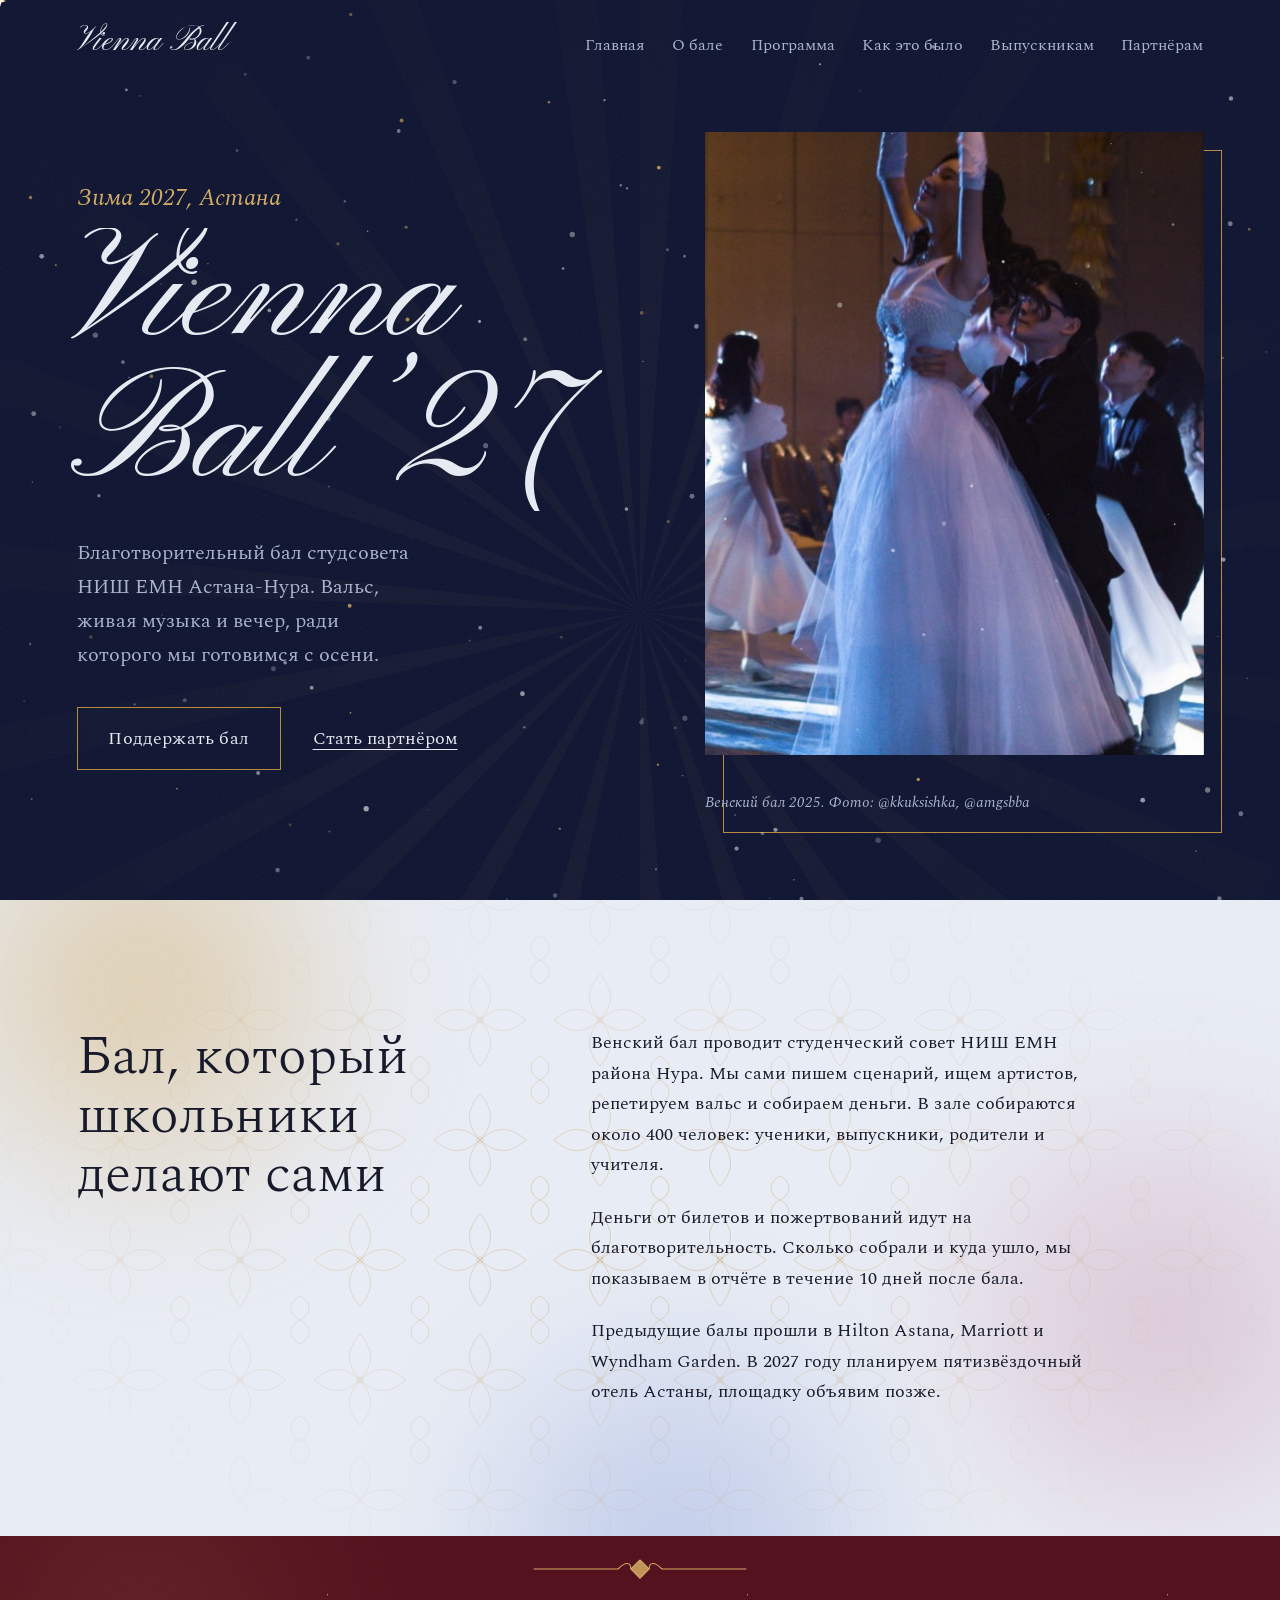
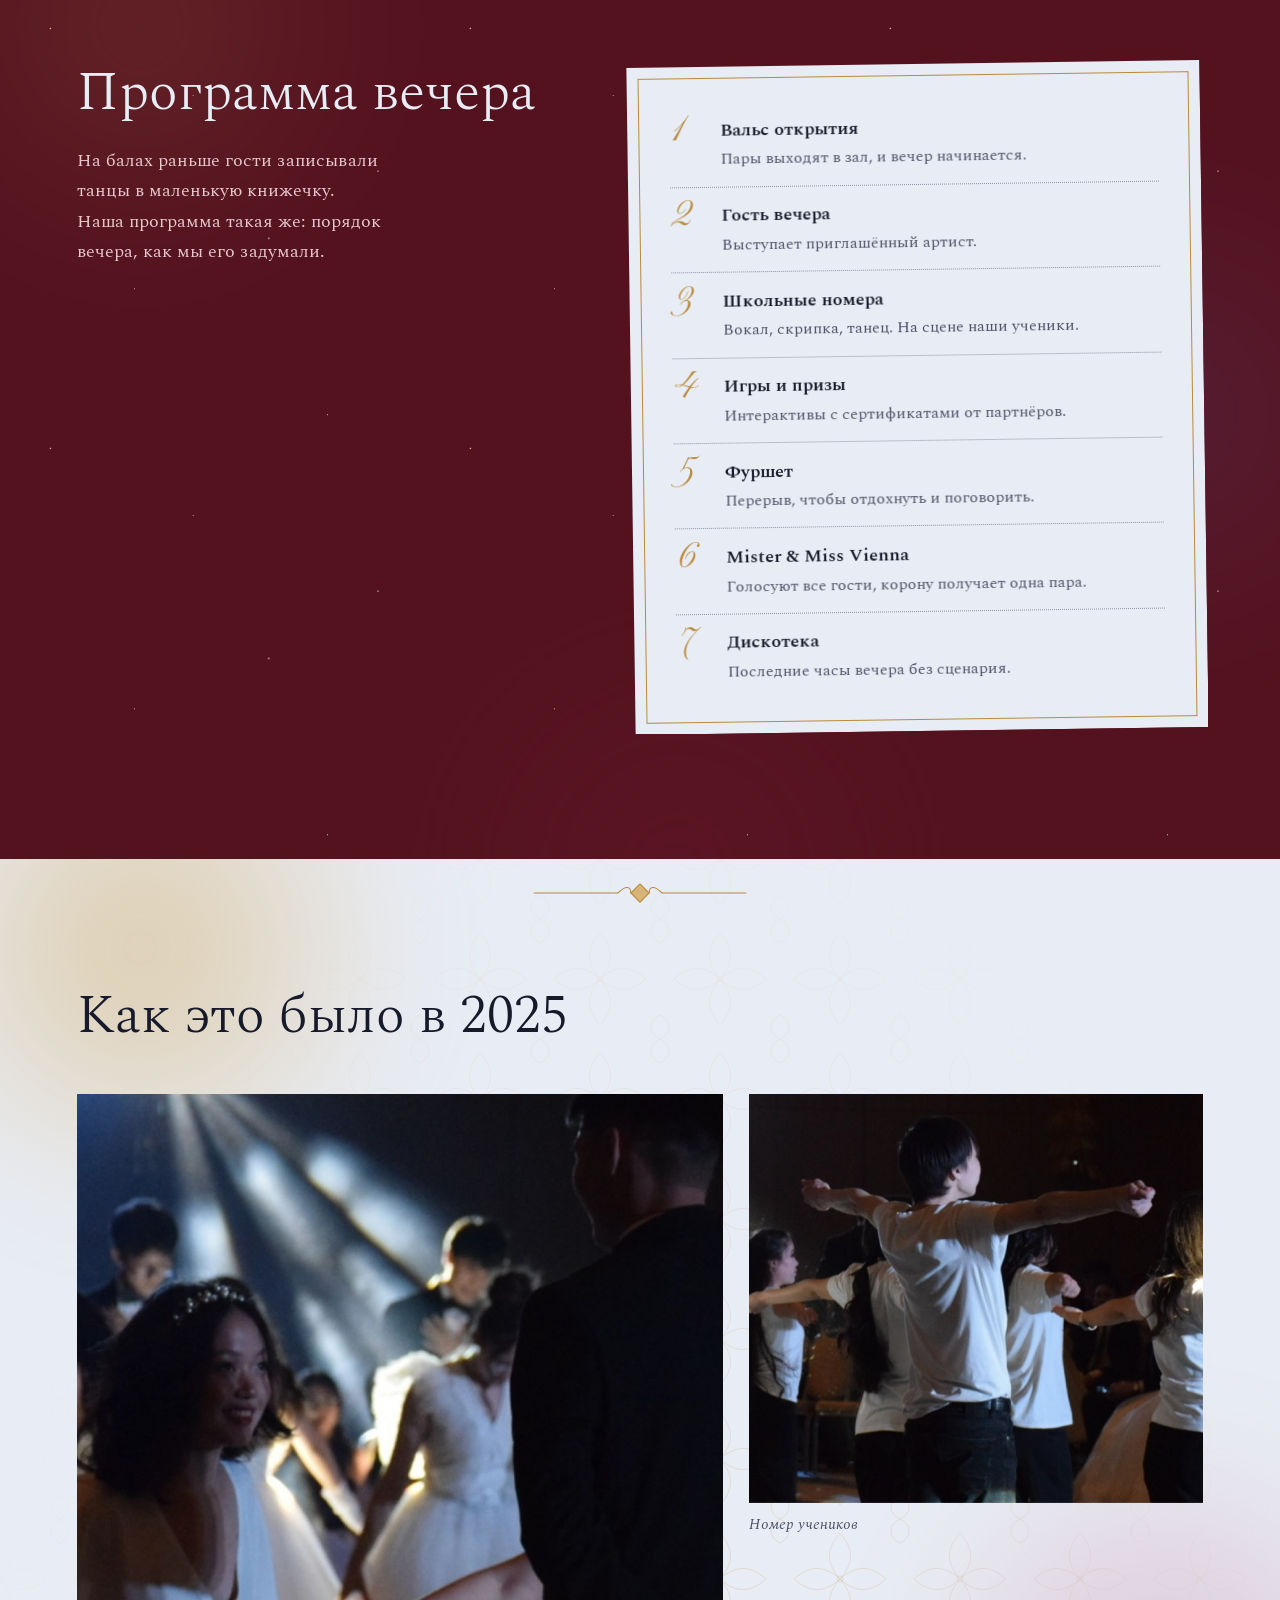
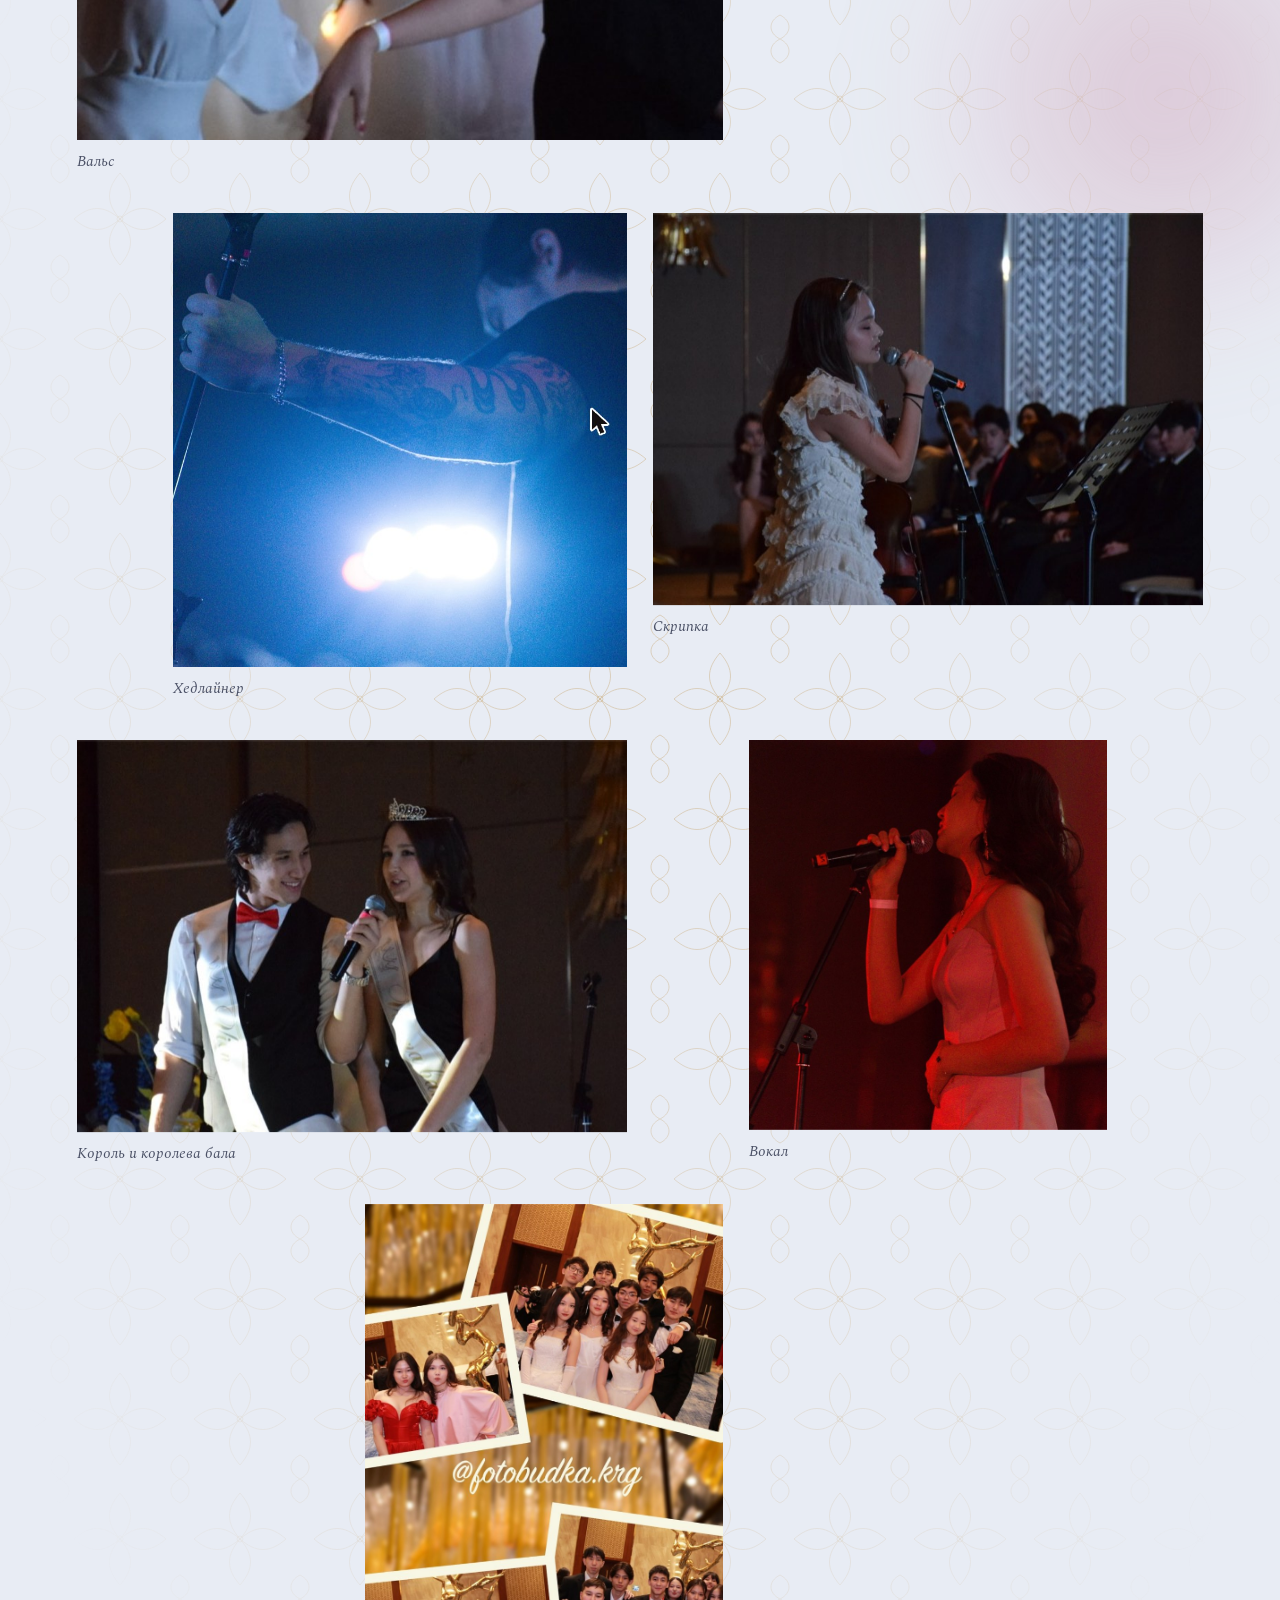
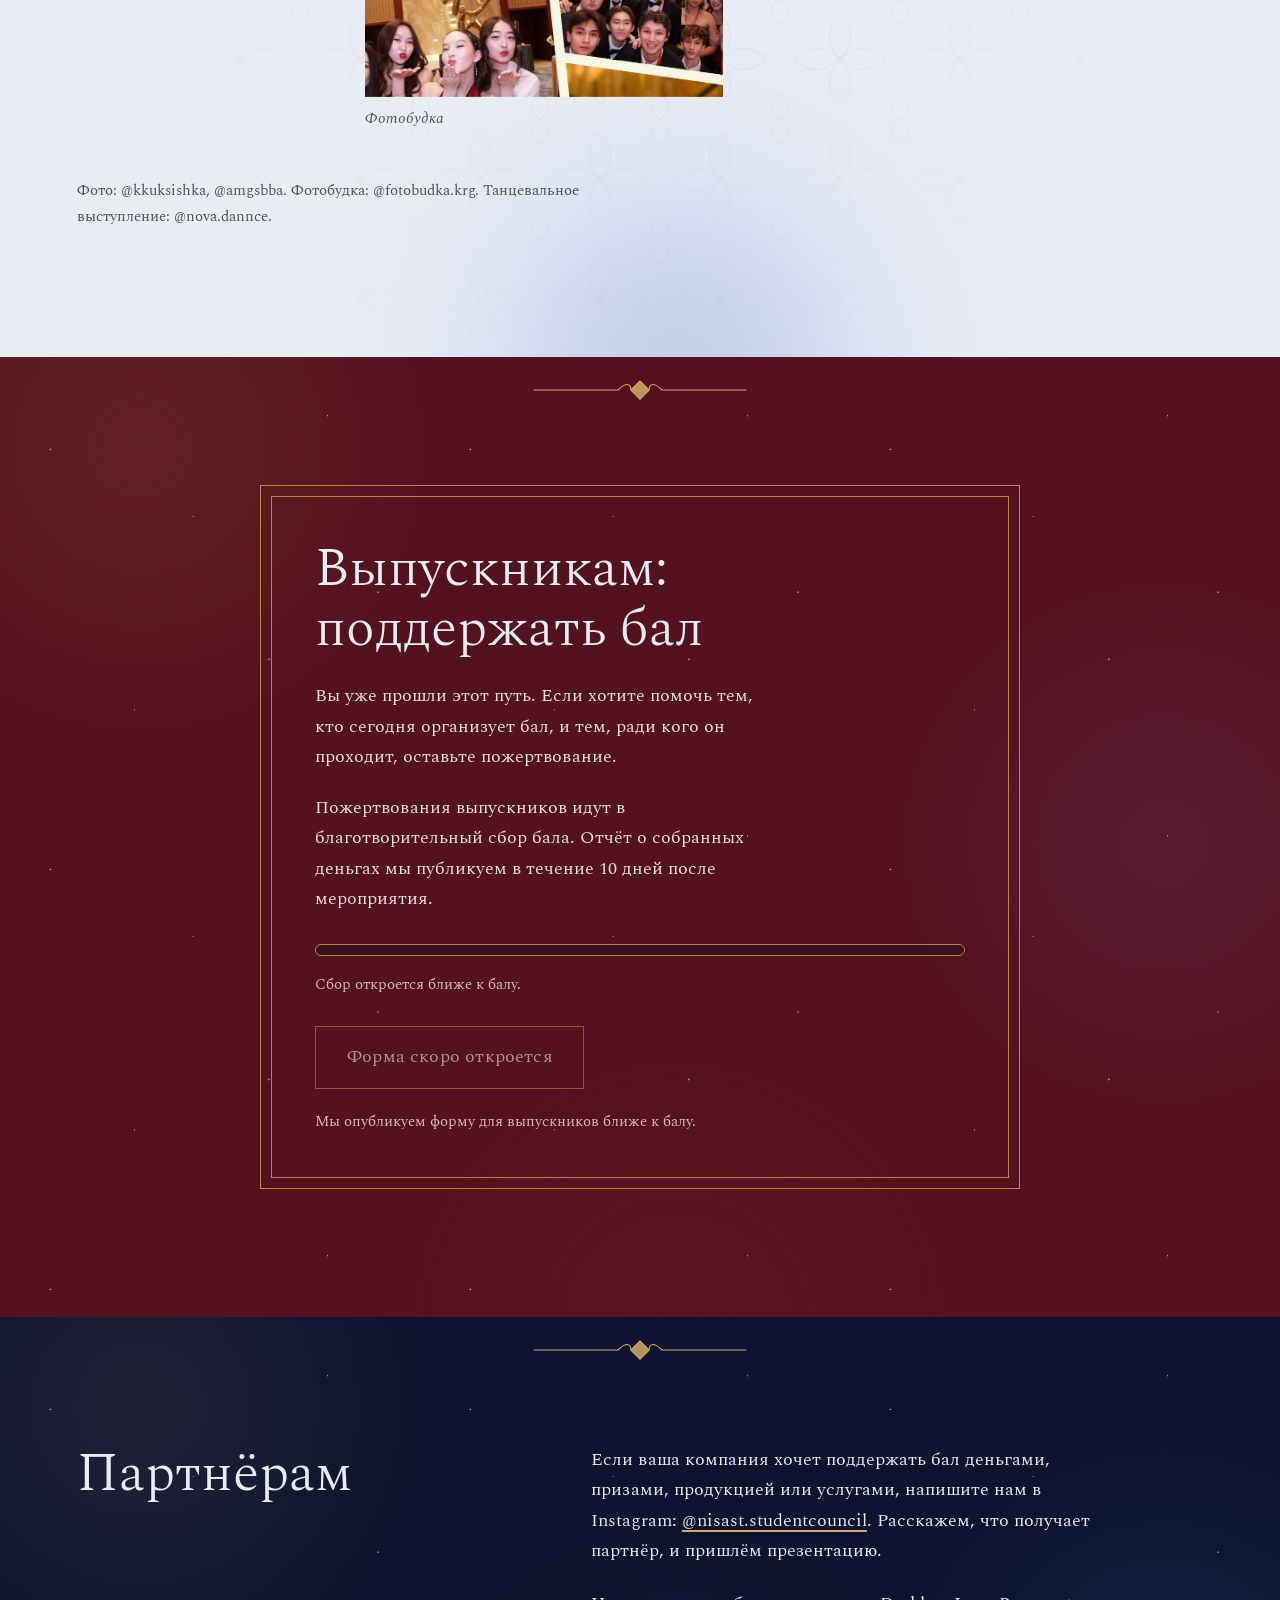
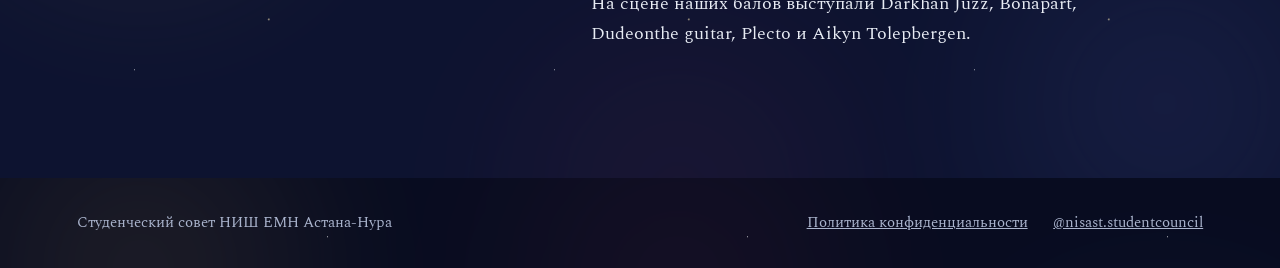
==== alumni.html @ e40688bc "Мобильная версия: меню в одну строку, размеры текста, сцена артистов Co-Authored-By: Claude Opus 5.5" ====
<!doctype html>
<html lang="ru">
<head>
  <meta charset="utf-8">
  <meta name="viewport" content="width=device-width, initial-scale=1">
  <title>Vienna Ball для выпускников</title>
  <meta name="description" content="Благотворительный Венский бал зимой 2027 в Астане. Бал студсовета НИШ ЕМН Астана-Нура. Выпускники могут поддержать бал пожертвованием.">
  <link rel="preconnect" href="https://fonts.googleapis.com">
  <link rel="preconnect" href="https://fonts.gstatic.com" crossorigin>
  <link href="https://fonts.googleapis.com/css2?family=Great+Vibes&family=Pinyon+Script&family=Spectral:ital,wght@0,300;0,400;0,600;1,300;1,400&display=swap" rel="stylesheet">
  <link rel="stylesheet" href="style.css?v=8">
  <link rel="stylesheet" href="magic.css?v=8">
</head>
<body>

<canvas class="dust" id="dust" aria-hidden="true"></canvas>

<header class="top" id="top">
  <a class="mark" href="index.html" aria-label="Vienna Ball, на главную">Vienna Ball</a>
  <nav aria-label="Разделы">
    <a href="index.html">Главная</a>
    <a href="#about">О бале</a>
    <a href="#card">Программа</a>
    <a href="#recap">Как это было</a>
    <a href="#donate">Выпускникам</a>
    <a href="#partners">Партнёрам</a>
  </nav>
</header>

<main>

  <section class="hero">
    <div class="rays" aria-hidden="true"></div>
    <canvas class="glints" id="glints" aria-hidden="true"></canvas>
    <div class="hero-text">
      <p class="date">Зима 2027, Астана</p>
      <h1>Vienna Ball <span class="yr">’27</span></h1>
      <p class="lede">Благотворительный бал студсовета НИШ ЕМН Астана-Нура. Вальс, живая музыка и вечер, ради которого мы готовимся с осени.</p>
      <p class="actions">
        <a class="btn" href="#donate">Поддержать бал</a>
        <a class="textlink" href="#partners">Стать партнёром</a>
      </p>
    </div>
    <figure class="hero-photo">
      <img src="img/waltz-hero.jpg" alt="Пара танцует вальс в зале, девушка в белом платье поднимает руки" width="960" height="900">
      <figcaption>Венский бал 2025. Фото: @kkuksishka, @amgsbba</figcaption>
    </figure>
  </section>

  <section class="about" id="about">
    <h2 class="rv">Бал, который школьники делают сами</h2>
    <div class="prose rv">
      <p>Венский бал проводит студенческий совет НИШ ЕМН района Нура. Мы сами пишем сценарий, ищем артистов, репетируем вальс и собираем деньги. В зале собираются около 400 человек: ученики, выпускники, родители и учителя.</p>
      <p>Деньги от билетов и пожертвований идут на благотворительность. Сколько собрали и куда ушло, мы показываем в отчёте в течение 10 дней после бала.</p>
      <p>Предыдущие балы прошли в Hilton Astana, Marriott и Wyndham Garden. В 2027 году планируем пятизвёздочный отель Астаны, площадку объявим позже.</p>
    </div>
  </section>

  <section class="velvet" id="card">
    <div class="card-wrap rv">
      <div class="card-intro">
        <h2>Программа вечера</h2>
        <p>На балах раньше гости записывали танцы в маленькую книжечку. Наша программа такая же: порядок вечера, как мы его задумали.</p>
      </div>
      <ol class="dance-card">
        <li><b>Вальс открытия</b><span>Пары выходят в зал, и вечер начинается.</span></li>
        <li><b>Гость вечера</b><span>Выступает приглашённый артист.</span></li>
        <li><b>Школьные номера</b><span>Вокал, скрипка, танец. На сцене наши ученики.</span></li>
        <li><b>Игры и призы</b><span>Интерактивы с сертификатами от партнёров.</span></li>
        <li><b>Фуршет</b><span>Перерыв, чтобы отдохнуть и поговорить.</span></li>
        <li><b>Mister &amp; Miss Vienna</b><span>Голосуют все гости, корону получает одна пара.</span></li>
        <li><b>Дискотека</b><span>Последние часы вечера без сценария.</span></li>
      </ol>
    </div>
  </section>

  <section class="recap" id="recap">
    <h2 class="rv">Как это было в 2025</h2>
    <div class="collage">
      <figure class="c-a"><img src="img/waltz-night.jpg" alt="Девушка в белом платье во время вальса, за ней свет прожекторов" loading="lazy"><figcaption>Вальс</figcaption></figure>
      <figure class="c-b"><img src="img/performance.jpg" alt="Ученики в белых футболках на сцене, руки в стороны" loading="lazy"><figcaption>Номер учеников</figcaption></figure>
      <figure class="c-c"><img src="img/concert.jpg" alt="Музыкант на сцене в синем свете" loading="lazy"><figcaption>Хедлайнер</figcaption></figure>
      <figure class="c-d"><img src="img/violin.jpg" alt="Девушка играет на скрипке и поёт перед гостями" loading="lazy"><figcaption>Скрипка</figcaption></figure>
      <figure class="c-e"><img src="img/king-queen.jpg" alt="Пара на сцене с лентами и короной" loading="lazy"><figcaption>Король и королева бала</figcaption></figure>
      <figure class="c-f"><img src="img/vocal.jpg" alt="Девушка поёт в красном свете" loading="lazy"><figcaption>Вокал</figcaption></figure>
      <figure class="c-g"><img src="img/photobooth.jpg" alt="Фотографии гостей из фотобудки на золотом фоне" loading="lazy"><figcaption>Фотобудка</figcaption></figure>
    </div>
    <p class="credits">Фото: @kkuksishka, @amgsbba. Фотобудка: @fotobudka.krg. Танцевальное выступление: @nova.dannce.</p>
  </section>

  <section class="velvet donate" id="donate">
    <div class="pledge rv">
      <h2>Выпускникам: поддержать бал</h2>
      <p>Вы уже прошли этот путь. Если хотите помочь тем, кто сегодня организует бал, и тем, ради кого он проходит, оставьте пожертвование.</p>
      <p>Пожертвования выпускников идут в благотворительный сбор бала. Отчёт о собранных деньгах мы публикуем в течение 10 дней после мероприятия.</p>
      <div class="meter" id="fund-meter" role="progressbar" aria-label="Собрано из цели 4 000 000 тенге" aria-valuemin="0" aria-valuemax="4000000" aria-valuenow="0">
        <div class="meter-fill" id="fund-fill"><span class="meter-glow"></span></div>
      </div>
      <p class="fund-figures" id="fund-figs" hidden><b id="fund-raised">0</b> ₸ <span>из 4 000 000 ₸</span></p>
      <p class="small fund-note" id="fund-note">Сбор откроется ближе к балу.</p>
      <p class="actions">
        <a class="btn" id="donate-btn" href="#donate" target="_blank" rel="noopener">Перейти к форме</a>
      </p>
      <p class="small" id="donate-note">Форма откроется в Google Forms в новой вкладке.</p>
    </div>
  </section>

  <section class="partners" id="partners">
    <h2>Партнёрам</h2>
    <div class="prose">
      <p>Если ваша компания хочет поддержать бал деньгами, призами, продукцией или услугами, напишите нам в Instagram: <a href="https://www.instagram.com/nisast.studentcouncil/" target="_blank" rel="noopener">@nisast.studentcouncil</a>. Расскажем, что получает партнёр, и пришлём презентацию.</p>
      <p>На сцене наших балов выступали Darkhan Juzz, Bonapart, Dudeonthe guitar, Plecto и Aikyn Tolepbergen.</p>
    </div>
  </section>

</main>

<footer>
  <p>Студенческий совет НИШ ЕМН Астана-Нура</p>
  <p class="foot-links"><a href="privacy.html">Политика конфиденциальности</a><a href="https://www.instagram.com/nisast.studentcouncil/" target="_blank" rel="noopener noreferrer">@nisast.studentcouncil</a></p>
</footer>

<script src="fairy.js?v=8"></script>
<script src="script.js?v=8"></script>
<script src="magic.js?v=8"></script>
</body>
</html>
---- style.css ----
:root {
  --midnight: #0d1330;
  --night-deep: #080c20;
  --tulle: #e8ecf4;
  --ink: #161a2a;
  --brass: #b88a3b;
  --brass-soft: #d3ac63;
  --velvet: #54121f;
  --mist: #aab4cd;
  --gutter: clamp(1.25rem, 6vw, 5.5rem);
}

* { box-sizing: border-box; }
[hidden] { display: none !important; }

html { scroll-behavior: smooth; }

body {
  margin: 0;
  font-family: "Spectral", Georgia, serif;
  font-size: 1.125rem;
  line-height: 1.7;
  color: var(--ink);
  background: var(--tulle);
}

/* тонкое зерно поверх всего, как на плёнке */
body::after {
  content: "";
  position: fixed;
  inset: 0;
  pointer-events: none;
  z-index: 60;
  opacity: 0.07;
  background-image: url("data:image/svg+xml;utf8,<svg xmlns='http://www.w3.org/2000/svg' width='180' height='180'><filter id='n'><feTurbulence type='fractalNoise' baseFrequency='0.9' numOctaves='2' stitchTiles='stitch'/><feColorMatrix values='0 0 0 0 0.5  0 0 0 0 0.5  0 0 0 0 0.5  0 0 0 1 0'/></filter><rect width='100%' height='100%' filter='url(%23n)'/></svg>");
}

img { display: block; max-width: 100%; height: auto; }

a { color: inherit; }

a:focus-visible, .btn:focus-visible {
  outline: 2px solid var(--brass-soft);
  outline-offset: 4px;
}

h1, h2 { margin: 0; font-weight: 300; }

h2 {
  font-size: clamp(2rem, 4.2vw, 3.4rem);
  line-height: 1.1;
}

/* ---------- верх страницы ---------- */

.top {
  position: absolute;
  inset: 0 0 auto 0;
  z-index: 10;
  display: flex;
  align-items: baseline;
  justify-content: space-between;
  gap: 1.5rem;
  padding: 1.6rem var(--gutter) 0;
  color: var(--tulle);
}

.mark {
  font-family: "Pinyon Script", cursive;
  font-size: 2.1rem;
  line-height: 1;
  text-decoration: none;
}

.top nav {
  display: flex;
  flex-wrap: wrap;
  gap: 0.4rem 1.7rem;
  font-size: 0.98rem;
}

.top nav a { text-decoration: none; color: var(--mist); }
.top nav a:hover { color: var(--tulle); text-decoration: underline; text-underline-offset: 5px; }

/* ---------- первый экран ---------- */

.hero {
  min-height: 100vh;
  min-height: 100svh;
  display: grid;
  grid-template-columns: minmax(0, 1.05fr) minmax(0, 0.95fr);
  align-items: center;
  gap: clamp(2rem, 6vw, 6rem);
  padding: 7rem var(--gutter) 4rem;
  background: var(--midnight);
  color: var(--tulle);
}

.date {
  margin: 0 0 0.6rem;
  font-style: italic;
  font-size: clamp(1.15rem, 2vw, 1.5rem);
  color: var(--brass-soft);
}

.hero h1 {
  font-family: "Pinyon Script", cursive;
  font-weight: 400;
  font-size: clamp(4.6rem, 12vw, 10.5rem);
  line-height: 0.92;
  margin: 0 0 1.6rem -0.04em;
}

.lede {
  max-width: 34ch;
  margin: 0 0 2.2rem;
  font-size: 1.25rem;
  color: var(--mist);
}

.actions { margin: 0; display: flex; flex-wrap: wrap; align-items: center; gap: 1rem 2rem; }

.btn {
  display: inline-block;
  padding: 0.85em 1.7em;
  border: 1px solid var(--brass);
  color: var(--tulle);
  text-decoration: none;
  letter-spacing: 0.01em;
  transition: background-color 0.2s, color 0.2s;
}

.btn:hover { background: var(--brass); color: var(--midnight); }

.btn[aria-disabled="true"] { opacity: 0.6; cursor: default; }
.btn[aria-disabled="true"]:hover { background: transparent; color: var(--tulle); }

.textlink { color: var(--tulle); text-underline-offset: 5px; }

.hero-photo {
  position: relative;
  margin: 0;
  justify-self: center;
  width: min(100%, 520px);
}

.hero-photo::before {
  content: "";
  position: absolute;
  inset: 18px -18px -18px 18px;
  border: 1px solid var(--brass);
}

.hero-photo img {
  position: relative;
  width: 100%;
  aspect-ratio: 4 / 5;
  max-height: 78vh;
  object-fit: cover;
  object-position: 50% 30%;
  animation: reveal 1.5s cubic-bezier(0.2, 0.7, 0.2, 1) both;
}

@keyframes reveal {
  from { clip-path: inset(0 0 100% 0); }
  to { clip-path: inset(0 0 0 0); }
}

.hero-photo figcaption {
  position: relative;
  margin-top: 2.2rem;
  font-size: 0.92rem;
  font-style: italic;
  color: var(--mist);
}

/* ---------- о бале и партнёрам ---------- */

.about, .partners {
  display: grid;
  grid-template-columns: minmax(0, 5fr) minmax(0, 7fr);
  gap: clamp(2rem, 6vw, 6rem);
  padding: clamp(4.5rem, 10vw, 8rem) var(--gutter);
}

.prose p { max-width: 58ch; margin: 0 0 1.2em; }
.prose p:last-child { margin-bottom: 0; }
.prose a { text-underline-offset: 4px; text-decoration-color: var(--brass); text-decoration-thickness: 2px; }

.partners { background: var(--midnight); color: var(--tulle); }
.partners .prose a { text-decoration-color: var(--brass-soft); }

/* ---------- бархатные комнаты ---------- */

.velvet {
  background: var(--velvet);
  color: var(--tulle);
  padding: clamp(4.5rem, 10vw, 8rem) var(--gutter);
}

.card-wrap {
  display: grid;
  grid-template-columns: minmax(0, 5fr) minmax(0, 6fr);
  gap: clamp(2rem, 6vw, 6rem);
  align-items: start;
}

.card-intro p { max-width: 34ch; margin: 1.4rem 0 0; color: #e7c9ce; }

.dance-card {
  list-style: none;
  counter-reset: dance;
  margin: 0;
  padding: 2.2rem 2.6rem;
  color: var(--ink);
  background: var(--tulle);
  outline: 1px solid var(--brass);
  outline-offset: -12px;
  transform: rotate(-0.8deg);
}

.dance-card li {
  counter-increment: dance;
  display: grid;
  grid-template-columns: 3.2rem minmax(0, 1fr);
  align-items: baseline;
  padding: 0.85rem 0;
  border-bottom: 1px dotted #8b92a8;
}

.dance-card li:last-child { border-bottom: 0; }

.dance-card li::before {
  content: counter(dance);
  font-family: "Pinyon Script", cursive;
  font-size: 2.1rem;
  line-height: 1;
  color: var(--brass);
}

.dance-card li::before { grid-row: 1 / span 2; align-self: start; }
.dance-card b { grid-column: 2; display: block; font-weight: 600; }
.dance-card span { grid-column: 2; display: block; font-size: 0.98rem; color: #4b5166; }

/* ---------- как это было ---------- */

.recap { padding: clamp(4.5rem, 10vw, 8rem) var(--gutter); }

.collage {
  display: grid;
  grid-template-columns: repeat(12, minmax(0, 1fr));
  gap: clamp(1.4rem, 3vw, 2.6rem) 1.6rem;
  margin-top: 3rem;
  align-items: start;
}

.collage figure { margin: 0; }
.collage img { width: 100%; }
.collage figcaption { margin-top: 0.55rem; font-size: 0.92rem; font-style: italic; color: #4b5166; }

.c-a { grid-column: 1 / span 7; }
.c-b { grid-column: 8 / span 5; margin-top: 5rem; }
.c-c { grid-column: 2 / span 5; }
.c-d { grid-column: 7 / span 6; margin-top: 3rem; }
.c-e { grid-column: 1 / span 6; }
.c-f { grid-column: 8 / span 4; margin-top: 2rem; }
.c-g { grid-column: 4 / span 4; }

.credits { margin: 3rem 0 0; font-size: 0.92rem; color: #4b5166; max-width: 70ch; }

/* ---------- пожертвование ---------- */

.donate { display: grid; place-items: center; }

.pledge {
  width: min(100%, 760px);
  padding: clamp(2rem, 5vw, 3.4rem);
  border: 1px solid var(--brass);
  outline: 1px solid var(--brass);
  outline-offset: -12px;
}

.pledge h2 { margin-bottom: 1.4rem; }
.pledge p { max-width: 52ch; margin: 0 0 1.1em; color: #f0dfe2; }
.pledge .actions { margin-top: 1.8rem; }
.pledge .small { margin: 1rem 0 0; font-size: 0.92rem; color: #d9b8be; }

/* ---------- сказочный слой ---------- */

.dust { position: fixed; inset: 0; width: 100%; height: 100%; pointer-events: none; z-index: 55; }

.hero { position: relative; overflow: hidden; isolation: isolate; }
.hero > .hero-text, .hero > .hero-photo { position: relative; z-index: 1; }
.glints { position: absolute; inset: 0; width: 100%; height: 100%; z-index: 0; }

.rays {
  position: absolute;
  left: 50%;
  top: -60%;
  width: 180vmax;
  height: 180vmax;
  translate: -50% 0;
  z-index: 0;
  pointer-events: none;
  opacity: 0.5;
  background: repeating-conic-gradient(from 0deg, rgba(211, 172, 99, 0.07) 0deg 4deg, transparent 4deg 16deg);
  -webkit-mask-image: radial-gradient(circle at 50% 50%, #000 0 18%, transparent 52%);
  mask-image: radial-gradient(circle at 50% 50%, #000 0 18%, transparent 52%);
  animation: turn 120s linear infinite;
}
@keyframes turn { to { rotate: 360deg; } }

/* золотой перелив по заголовку */
.hero h1 {
  background: linear-gradient(100deg, var(--tulle) 0 40%, #f3dfae 48%, var(--brass-soft) 52%, var(--tulle) 60% 100%);
  background-size: 300% 100%;
  background-position: 100% 0;
  -webkit-background-clip: text;
  background-clip: text;
  -webkit-text-fill-color: transparent;
  animation: foil 7s ease-in-out 2s infinite;
}
@keyframes foil { 0%, 55% { background-position: 100% 0; } 85%, 100% { background-position: 0% 0; } }

/* появление блоков при прокрутке, только если скрипт включил */
.rv-wait { opacity: 0; transform: translateY(26px); }
.rv-in { opacity: 1; transform: none; transition: opacity 1s ease, transform 1s cubic-bezier(0.2, 0.7, 0.2, 1); }

@media (prefers-reduced-motion: reduce) {
  .rays, .hero h1 { animation: none; }
  .rv-wait { opacity: 1; transform: none; }
}

/* ---------- шкала сбора ---------- */

.meter {
  position: relative;
  height: 12px;
  margin: 1.8rem 0 0.4rem;
  border: 1px solid var(--brass);
  border-radius: 999px;
  background: rgba(8, 12, 32, 0.35);
  overflow: hidden;
}

.meter-fill {
  height: 100%;
  width: 0%;
  border-radius: inherit;
  background: linear-gradient(90deg, #9c722b, var(--brass-soft), #f3dfae);
  transition: width 2.4s cubic-bezier(0.2, 0.7, 0.2, 1);
  position: relative;
}

.meter-glow {
  position: absolute;
  inset: 0;
  background: linear-gradient(90deg, transparent, rgba(255, 255, 255, 0.55), transparent);
  background-size: 40% 100%;
  background-repeat: no-repeat;
  animation: sweep 2.8s ease-in-out infinite;
}

@keyframes sweep { from { background-position: -40% 0; } to { background-position: 140% 0; } }

.pledge .fund-figures { margin: 0.6rem 0 0; color: #f0dfe2; }
.pledge .fund-figures b { font-weight: 300; font-size: clamp(2rem, 5vw, 3rem); font-variant-numeric: tabular-nums; }
.pledge .fund-figures span { color: #d9b8be; }

.foot-links { display: flex; flex-wrap: wrap; gap: 0.5rem 1.6rem; }

@media (prefers-reduced-motion: reduce) {
  .meter-glow { animation: none; }
  .meter-fill { transition: none; }
}

/* ---------- низ ---------- */

footer {
  display: flex;
  flex-wrap: wrap;
  justify-content: space-between;
  gap: 0.5rem 2rem;
  padding: 2rem var(--gutter);
  background: var(--night-deep);
  color: var(--mist);
  font-size: 0.95rem;
}

footer p { margin: 0; }

/* ---------- телефон и планшет ---------- */

@media (max-width: 860px) {
  .top { position: static; flex-direction: column; align-items: flex-start; gap: 0.9rem; background: var(--midnight); padding-bottom: 0.4rem; }
  .hero { grid-template-columns: 1fr; min-height: 0; padding-top: 2rem; }
  .hero-photo { width: min(100%, 440px); margin-right: 18px; }
  .about, .partners, .card-wrap { grid-template-columns: 1fr; }
  .dance-card { transform: none; padding: 1.6rem 1.4rem; }
  .collage { grid-template-columns: 1fr; }
  .collage figure { grid-column: auto; margin-top: 0; }
  .c-b, .c-d, .c-f { margin-top: 0; }
}

@media (prefers-reduced-motion: reduce) {
  html { scroll-behavior: auto; }
  .hero-photo img { animation: none; }
  .btn { transition: none; }
}
---- magic.css ----
/* Волшебный слой: 3D-хрусталь, живые фоны, наклон карточек, раскрывающиеся заголовки */

/* ---------- живые фоны секций ---------- */
.has-aura { position: relative; isolation: isolate; overflow: hidden; }
.aura { position: absolute; inset: 0; z-index: -1; pointer-events: none; overflow: hidden; }
.aura i {
  position: absolute;
  width: 46vmax;
  height: 46vmax;
  border-radius: 50%;
  filter: blur(60px);
  opacity: 0.55;
  animation: waltz 26s ease-in-out infinite alternate;
}
.aura i:nth-child(1) { left: -12vmax; top: -16vmax; }
.aura i:nth-child(2) { right: -14vmax; top: 20%; animation-duration: 32s; animation-delay: -8s; }
.aura i:nth-child(3) { left: 30%; bottom: -24vmax; animation-duration: 38s; animation-delay: -15s; }

/* светлые: тюль, шампанское, розовая пудра и дамаск */
.aura-light .aura i { opacity: 0.9; }
.aura-light .aura i:nth-child(1) { background: radial-gradient(circle, rgba(211, 172, 99, 0.6), transparent 65%); }
.aura-light .aura i:nth-child(2) { background: radial-gradient(circle, rgba(200, 140, 165, 0.48), transparent 65%); }
.aura-light .aura i:nth-child(3) { background: radial-gradient(circle, rgba(120, 145, 215, 0.45), transparent 65%); }
.aura b {
  position: absolute;
  inset: -60px;
  opacity: 0.75;
  background-image: url("data:image/svg+xml;utf8,<svg xmlns='http://www.w3.org/2000/svg' width='120' height='120' viewBox='0 0 120 120'><g fill='none' stroke='%23b88a3b' stroke-opacity='0.4' stroke-width='1'><path d='M60 14 C 74 30, 74 44, 60 60 C 46 44, 46 30, 60 14 Z'/><path d='M60 106 C 74 90, 74 76, 60 60 C 46 76, 46 90, 60 106 Z'/><path d='M14 60 C 30 46, 44 46, 60 60 C 44 74, 30 74, 14 60 Z'/><path d='M106 60 C 90 46, 76 46, 60 60 C 76 74, 90 74, 106 60 Z'/><circle cx='60' cy='60' r='3'/><path d='M0 0 C 12 6, 12 18, 0 24 M120 0 C 108 6, 108 18, 120 24 M0 120 C 12 114, 12 102, 0 96 M120 120 C 108 114, 108 102, 120 96'/></g></svg>");
  background-size: 120px 120px;
  -webkit-mask-image: radial-gradient(ellipse at 50% 50%, #000 10%, transparent 75%);
  mask-image: radial-gradient(ellipse at 50% 50%, #000 10%, transparent 75%);
  animation: lace 60s linear infinite;
}

/* тёмные: боке от люстры */
.aura-dark .aura i { opacity: 0.45; }
.aura-dark .aura i:nth-child(1) { background: radial-gradient(circle, rgba(211, 172, 99, 0.28), transparent 62%); }
.aura-dark .aura i:nth-child(2) { background: radial-gradient(circle, rgba(110, 130, 230, 0.25), transparent 62%); }
.aura-dark .aura i:nth-child(3) { background: radial-gradient(circle, rgba(170, 60, 90, 0.22), transparent 62%); }
.aura em {
  position: absolute;
  inset: 0;
  background-image:
    radial-gradient(2px 2px at 12% 22%, rgba(243, 223, 174, 0.9), transparent 60%),
    radial-gradient(1.5px 1.5px at 78% 14%, rgba(255, 255, 255, 0.8), transparent 60%),
    radial-gradient(2.5px 2.5px at 64% 72%, rgba(243, 223, 174, 0.7), transparent 60%),
    radial-gradient(1.5px 1.5px at 32% 84%, rgba(255, 255, 255, 0.7), transparent 60%),
    radial-gradient(2px 2px at 90% 56%, rgba(243, 223, 174, 0.8), transparent 60%),
    radial-gradient(1.5px 1.5px at 46% 38%, rgba(255, 255, 255, 0.6), transparent 60%);
  background-size: 420px 420px;
  animation: twinkle 5s ease-in-out infinite alternate, rise 80s linear infinite;
}

@keyframes waltz {
  0% { transform: translate(0, 0) scale(1); }
  33% { transform: translate(8vmax, 4vmax) scale(1.12); }
  66% { transform: translate(-4vmax, 9vmax) scale(0.94); }
  100% { transform: translate(6vmax, -5vmax) scale(1.06); }
}
@keyframes lace { to { background-position: 120px 240px; } }
@keyframes twinkle { from { opacity: 0.35; } to { opacity: 1; } }
@keyframes rise { to { background-position: 0 -840px; } }

/* ---------- 3D-наклон карточек ---------- */
.tilt3d {
  transform-style: preserve-3d;
  transition: transform 0.6s cubic-bezier(0.2, 0.7, 0.2, 1), box-shadow 0.6s;
  will-change: transform;
}
.tilt3d.tilting { transition: transform 0.08s linear, box-shadow 0.4s; box-shadow: 0 30px 60px -24px rgba(8, 12, 32, 0.55); }
.tilt3d > .glare {
  position: absolute;
  inset: 0;
  z-index: 5;
  pointer-events: none;
  opacity: 0;
  transition: opacity 0.4s;
  background: radial-gradient(420px circle at var(--gx, 50%) var(--gy, 50%), rgba(255, 244, 214, 0.28), transparent 45%);
  mix-blend-mode: soft-light;
}
.tilt3d.tilting > .glare { opacity: 1; }
.collage figure.tilt3d, .card-wrap.tilt3d, .pledge.tilt3d { position: relative; }

/* ---------- заголовки раскрываются, как страница книги ---------- */
.unfold-wait { opacity: 0; transform: perspective(700px) rotateX(-75deg) translateY(18px); transform-origin: 50% 100%; }
.unfold-in {
  opacity: 1;
  transform: none;
  transform-origin: 50% 100%;
  transition: opacity 1.1s ease, transform 1.3s cubic-bezier(0.16, 0.9, 0.25, 1.15);
}

@media (prefers-reduced-motion: reduce) {
  .aura i, .aura b, .aura em { animation: none; }
  .unfold-wait { opacity: 1; transform: none; }
}

/* ---------- фото-открытки ---------- */
.pc-able { cursor: zoom-in; }
.pc-lock, .pc-lock body { overflow: hidden; }
.pc-veil {
  position: fixed;
  inset: 0;
  z-index: 200;
  display: grid;
  place-items: center;
  padding: 16px;
  perspective: 1600px;
  background: rgba(8, 12, 32, 0);
  -webkit-backdrop-filter: blur(0);
  backdrop-filter: blur(0);
  transition: background 0.45s, backdrop-filter 0.45s, -webkit-backdrop-filter 0.45s;
}
.pc-veil.open { background: rgba(8, 12, 32, 0.78); -webkit-backdrop-filter: blur(6px); backdrop-filter: blur(6px); }
.pc-card {
  position: relative;
  width: min(92vw, 640px);
  aspect-ratio: 3 / 2;
  transform-style: preserve-3d;
  transition: transform 0.9s cubic-bezier(0.2, 0.8, 0.2, 1);
  cursor: pointer;
  outline: none;
}
.pc-veil.open .pc-card { animation: pc-float 6s ease-in-out 1s infinite; }
.pc-card.flipped { transform: rotateY(180deg); animation: none; }
.pc-card:focus-visible { box-shadow: 0 0 0 3px var(--brass-soft); }
@keyframes pc-float { 0%, 100% { translate: 0 0; rotate: 0deg; } 50% { translate: 0 -8px; rotate: 0.6deg; } }

.pc-face {
  position: absolute;
  inset: 0;
  -webkit-backface-visibility: hidden;
  backface-visibility: hidden;
  background: #f6f1e6;
  box-shadow: 0 40px 80px -30px rgba(0, 0, 0, 0.7), 0 0 0 1px rgba(184, 138, 59, 0.35);
}
.pc-front { padding: 14px; }
.pc-front img { width: 100%; height: 100%; object-fit: cover; object-position: 50% 30%; display: block; }
.pc-hint {
  position: absolute;
  right: 22px;
  bottom: 22px;
  padding: 0.35rem 0.7rem;
  font-size: 0.8rem;
  color: var(--tulle);
  background: rgba(8, 12, 32, 0.6);
}
.pc-back {
  transform: rotateY(180deg);
  display: grid;
  grid-template-columns: 1.2fr 1px 1fr;
  gap: 0 clamp(14px, 3vw, 28px);
  padding: clamp(18px, 4vw, 34px);
  color: var(--ink);
  background:
    radial-gradient(circle at 20% 10%, rgba(211, 172, 99, 0.12), transparent 50%),
    #f6f1e6;
}
.pc-back::before { content: ""; grid-column: 2; grid-row: 1; background: rgba(184, 138, 59, 0.45); }
.pc-text { grid-column: 1; grid-row: 1; display: flex; flex-direction: column; justify-content: center; }
.pc-greet { margin: 0 0 0.6rem; font-family: "Pinyon Script", "Great Vibes", cursive; font-size: clamp(1.8rem, 5vw, 2.8rem); line-height: 1.1; color: var(--velvet); }
.pc-cap { margin: 0 0 1rem; font-family: "Pinyon Script", "Great Vibes", cursive; font-size: clamp(1.2rem, 3.2vw, 1.7rem); line-height: 1.3; }
.pc-sign { margin: 0; font-size: clamp(0.75rem, 1.8vw, 0.9rem); color: #4b5166; font-style: italic; }
.pc-side { grid-column: 3; grid-row: 1; position: relative; display: flex; flex-direction: column; justify-content: flex-end; gap: 1.4rem; padding-bottom: 8%; }
.pc-line { display: block; height: 1px; background: rgba(22, 26, 42, 0.25); }
.pc-stamp {
  position: absolute;
  top: 0;
  right: 0;
  width: clamp(64px, 14vw, 92px);
  aspect-ratio: 4 / 5;
  display: grid;
  place-content: center;
  text-align: center;
  color: var(--tulle);
  background: var(--midnight);
  outline: 2px dashed #f6f1e6;
  outline-offset: -6px;
  box-shadow: 0 0 0 4px #f6f1e6, 0 0 0 5px rgba(184, 138, 59, 0.5);
  rotate: 4deg;
}
.pc-stamp b { font-family: "Pinyon Script", "Great Vibes", cursive; font-weight: 400; font-size: clamp(0.95rem, 2.4vw, 1.25rem); color: var(--brass-soft); }
.pc-stamp i { font-size: 0.65rem; font-style: normal; color: var(--mist); }
.pc-mark {
  position: absolute;
  top: 10%;
  right: 22%;
  padding: 0.5rem 0.9rem;
  border: 2px solid rgba(84, 18, 31, 0.5);
  border-radius: 50%;
  color: rgba(84, 18, 31, 0.55);
  font-size: 0.7rem;
  rotate: -14deg;
}
.pc-close {
  position: fixed;
  top: 14px;
  right: 16px;
  width: 44px;
  height: 44px;
  border: 1px solid rgba(211, 172, 99, 0.6);
  border-radius: 50%;
  background: rgba(8, 12, 32, 0.6);
  color: var(--tulle);
  font-size: 1.6rem;
  line-height: 1;
  cursor: pointer;
  opacity: 0;
  transition: opacity 0.4s;
}
.pc-veil.open .pc-close { opacity: 1; }
@media (max-width: 560px) {
  .pc-card { aspect-ratio: 3 / 4; }
  .pc-back { grid-template-columns: 1fr; grid-template-rows: auto 1px auto; gap: 14px 0; }
  .pc-back::before { grid-column: 1; grid-row: 2; }
  .pc-text { grid-row: 1; }
  .pc-side { grid-column: 1; grid-row: 3; min-height: 120px; }
}
@media (prefers-reduced-motion: reduce) {
  .pc-card { transition: none; }
  .pc-veil.open .pc-card { animation: none; }
}

/* широкое фото артиста (по пояс, с гитарой) */
.cutout.wide { height: auto; width: 122%; bottom: 19%; }

/* ================= ещё волшебство ================= */

/* снег */
.snow { position: fixed; inset: 0; width: 100%; height: 100%; pointer-events: none; z-index: 54; opacity: 0.75; }

/* золотая нить прокрутки */
.thread { position: fixed; left: 0; top: 0; right: 0; height: 2px; z-index: 120; pointer-events: none; }
.thread::before {
  content: "";
  position: absolute;
  inset: 0;
  transform-origin: 0 50%;
  transform: scaleX(var(--p, 0));
  background: linear-gradient(90deg, #9c722b, #f3dfae, #d3ac63);
  box-shadow: 0 0 10px rgba(243, 223, 174, 0.8);
}
.thread i {
  position: absolute;
  top: -5px;
  left: calc(var(--p, 0) * 100% - 6px);
  width: 12px;
  height: 12px;
  background: #fff4d6;
  clip-path: polygon(50% 0, 62% 38%, 100% 50%, 62% 62%, 50% 100%, 38% 62%, 0 50%, 38% 38%);
  filter: drop-shadow(0 0 6px #f3dfae);
  animation: spinstar 3s linear infinite;
}
@keyframes spinstar { to { rotate: 360deg; } }

/* буквы-вальс */
h2.waltz .w { display: inline-block; white-space: nowrap; }
h2.waltz .ch {
  display: inline-block;
  opacity: 0;
  transform: translateY(0.6em) rotateX(-90deg) rotateZ(-8deg);
  transform-origin: 50% 100%;
  transition: opacity 0.6s ease, transform 0.9s cubic-bezier(0.2, 1.4, 0.4, 1);
  transition-delay: calc(var(--i) * 32ms);
}
h2.waltz.danced .ch { opacity: 1; transform: none; }
h2.waltz.danced .ch:hover { transform: translateY(-0.12em) rotate(-4deg); color: var(--brass-soft); transition-delay: 0s; transition-duration: 0.3s; }

/* вензель-разделитель */
.divider { position: absolute; top: 1.4rem; left: 50%; translate: -50% 0; display: flex; pointer-events: none; }
.divider { width: 220px; }
.divider svg { width: 220px !important; height: 22px !important; max-width: none; overflow: visible; }
.divider path { fill: none; stroke: var(--brass); stroke-width: 1.2; stroke-dasharray: 260; stroke-dashoffset: 260; transition: stroke-dashoffset 2s ease-out; }
.divider path:nth-child(2) { transition-delay: 0.6s; fill: rgba(211, 172, 99, 0); transition: stroke-dashoffset 1.4s 0.6s ease-out, fill 0.8s 1.6s; }
.divider.drawn path { stroke-dashoffset: 0; }
.divider.drawn path:nth-child(2) { fill: rgba(211, 172, 99, 0.85); }
.aura-dark .divider path { stroke: var(--brass-soft); }

/* артисты выходят на сцену по очереди */
.stage .artist .cutout { opacity: 0; translate: -50% 40px; transition: opacity 1s ease, translate 1.2s cubic-bezier(0.2, 0.8, 0.2, 1), transform 0.5s; }
.stage .artist .cone { opacity: 0.2; transition: opacity 1.2s; }
.stage.lit .artist .cutout { opacity: 1; translate: -50% 0; }
.stage.lit .artist .cone { opacity: 0.85; }
.stage.lit .artist:nth-child(2) .cutout { transition-delay: 0.15s; }
.stage.lit .artist:nth-child(3) .cutout { transition-delay: 0.3s; }
.stage.lit .artist:nth-child(4) .cutout { transition-delay: 0.45s; }
.stage.lit .artist:nth-child(5) .cutout { transition-delay: 0.6s; }
.stage.lit .artist:nth-child(6) .cutout { transition-delay: 0.75s; }
.stage.lit .artist:nth-child(7) .cutout { transition-delay: 0.9s; }
.artist:hover .cutout { filter: drop-shadow(0 0 18px rgba(243, 223, 174, 0.45)) drop-shadow(0 14px 18px rgba(0, 0, 0, 0.6)); }
.artist::after {
  content: "";
  position: absolute;
  inset: 0;
  pointer-events: none;
  background: linear-gradient(115deg, transparent 35%, rgba(255, 244, 214, 0.16) 50%, transparent 65%);
  background-size: 250% 100%;
  background-position: 120% 0;
  transition: background-position 1.1s ease;
}
.artist:hover::after { background-position: -20% 0; }

/* программа вечера и партнёры раздаются, как карты */
.dance-card li { opacity: 0; transform: translateX(-30px) rotate(-2deg); transition: opacity 0.7s, transform 0.8s cubic-bezier(0.2, 0.9, 0.3, 1.2); }
.dance-card.dealt li { opacity: 1; transform: none; }
.dance-card.dealt li:nth-child(2) { transition-delay: 0.12s; }
.dance-card.dealt li:nth-child(3) { transition-delay: 0.24s; }
.dance-card.dealt li:nth-child(4) { transition-delay: 0.36s; }
.dance-card.dealt li:nth-child(5) { transition-delay: 0.48s; }
.dance-card.dealt li:nth-child(6) { transition-delay: 0.6s; }
.dance-card.dealt li:nth-child(7) { transition-delay: 0.72s; }
.dance-card li b { background: linear-gradient(var(--brass-soft), var(--brass-soft)) 0 100% / 0 1px no-repeat; transition: background-size 0.5s; }
.dance-card li:hover b { background-size: 100% 1px; }

.collage figure { opacity: 0; transform: translateY(40px) scale(0.96); transition: opacity 0.9s, transform 1.1s cubic-bezier(0.2, 0.8, 0.2, 1); }
.collage.dealt figure { opacity: 1; transform: none; }
.collage.dealt figure:nth-child(2) { transition-delay: 0.1s; }
.collage.dealt figure:nth-child(3) { transition-delay: 0.2s; }
.collage.dealt figure:nth-child(4) { transition-delay: 0.3s; }
.collage.dealt figure:nth-child(5) { transition-delay: 0.4s; }
.collage.dealt figure:nth-child(6) { transition-delay: 0.5s; }
.collage.dealt figure:nth-child(7) { transition-delay: 0.6s; }

/* у мест для партнёров бежит золотая рамка */
@property --ang { syntax: "<angle>"; inherits: false; initial-value: 0deg; }
.slots li { position: relative; }
.slots li::before {
  content: "";
  position: absolute;
  inset: -1px;
  padding: 1px;
  pointer-events: none;
  background: conic-gradient(from var(--ang), transparent 0 70%, #f3dfae 82%, var(--brass) 90%, transparent 100%);
  -webkit-mask: linear-gradient(#000 0 0) content-box, linear-gradient(#000 0 0);
  -webkit-mask-composite: xor;
  mask: linear-gradient(#000 0 0) content-box exclude, linear-gradient(#000 0 0);
  animation: orbit 4s linear infinite;
}
.slots li:nth-child(2)::before { animation-delay: -1s; }
.slots li:nth-child(3)::before { animation-delay: -2s; }
.slots li:nth-child(4)::before { animation-delay: -3s; }
@keyframes orbit { to { --ang: 360deg; } }

/* галерея-дуга */
.strip { perspective: 1400px; }
.track figure { transition: filter 0.3s; will-change: transform; }

/* параллакс фото */
img.par { translate: 0 var(--py, 0); transition: translate 0.2s linear; }

/* кнопки: магнит и проблеск */
.btn { transition: translate 0.35s cubic-bezier(0.2, 0.8, 0.2, 1), background-color 0.2s, color 0.2s; position: relative; overflow: hidden; }
.btn::after {
  content: "";
  position: absolute;
  inset: 0;
  pointer-events: none;
  background: linear-gradient(110deg, transparent 30%, rgba(255, 248, 225, 0.55) 50%, transparent 70%);
  transform: translateX(-120%);
  animation: glint 5s ease-in-out 2s infinite;
}
@keyframes glint { 0%, 70% { transform: translateX(-120%); } 90%, 100% { transform: translateX(120%); } }

/* золотое кольцо за курсором */
.ring {
  position: fixed;
  left: -14px;
  top: -14px;
  width: 28px;
  height: 28px;
  border: 1px solid rgba(211, 172, 99, 0.85);
  border-radius: 50%;
  pointer-events: none;
  z-index: 130;
  transition: width 0.3s, height 0.3s, left 0.3s, top 0.3s, background-color 0.3s;
  mix-blend-mode: difference;
}
.ring.big { width: 56px; height: 56px; left: -28px; top: -28px; background: rgba(211, 172, 99, 0.12); }

/* сердечки в сборе */
.hearts { position: absolute; inset: 0; overflow: hidden; pointer-events: none; z-index: 0; }
.fund > :not(.hearts):not(.aura):not(.divider), .donate > :not(.hearts):not(.aura):not(.divider) { position: relative; z-index: 1; }
.hearts i {
  position: absolute;
  bottom: -30px;
  font-style: normal;
  color: #e7c27c;
  opacity: 0;
  text-shadow: 0 0 10px rgba(243, 223, 174, 0.6);
  animation-name: floatheart;
  animation-timing-function: ease-in;
  animation-iteration-count: infinite;
}
@keyframes floatheart {
  0% { transform: translateY(0) rotate(0) scale(0.6); opacity: 0; }
  15% { opacity: 0.7; }
  50% { transform: translateY(-45vh) translateX(20px) rotate(14deg) scale(1); }
  100% { transform: translateY(-95vh) translateX(-10px) rotate(-10deg) scale(0.8); opacity: 0; }
}

@media (prefers-reduced-motion: reduce) {
  h2.waltz .ch, .stage .artist .cutout, .dance-card li, .collage figure { opacity: 1; transform: none; translate: -50% 0; transition: none; }
  .dance-card li, .collage figure { translate: none; }
  .hearts, .btn::after, .slots li::before, .thread i { animation: none; display: none; }
}

/* ================= телефон ================= */
@media (max-width: 700px) {
  /* меню в одну строку с прокруткой вбок, шапка прилипает и размывает фон */
  .bar, .top {
    position: sticky !important;
    top: 0;
    z-index: 60;
    flex-direction: row !important;
    flex-wrap: nowrap !important;
    align-items: center !important;
    gap: 0.9rem !important;
    padding: 0.7rem 16px !important;
    background: rgba(13, 19, 48, 0.82) !important;
    -webkit-backdrop-filter: blur(12px);
    backdrop-filter: blur(12px);
    border-bottom: 1px solid rgba(184, 138, 59, 0.25);
  }
  .bar .mark, .top .mark { flex: none; font-size: 1.6rem; }
  .bar nav, .top nav {
    display: flex !important;
    flex-wrap: nowrap !important;
    gap: 1.1rem !important;
    overflow-x: auto;
    white-space: nowrap;
    font-size: 0.92rem !important;
    scrollbar-width: none;
    -webkit-mask-image: linear-gradient(90deg, #000 82%, transparent);
    mask-image: linear-gradient(90deg, #000 82%, transparent);
    padding-right: 1.5rem;
  }
  .bar nav::-webkit-scrollbar, .top nav::-webkit-scrollbar { display: none; }
  .hero { padding-top: 2.4rem !important; min-height: 0 !important; }

  /* сказка спокойнее по размеру */
  .intro p { font-size: 1.3rem; line-height: 1.5; }
  .intro .tale::first-letter { font-size: 3em; }

  /* заголовок страницы выпускников в одну-две аккуратные строки */
  .hero h1 { font-size: clamp(3rem, 14vw, 4.4rem); line-height: 1; }
  .hero h1 .yr { white-space: nowrap; }

  /* вензель не налезает на заголовки */
  main > section.has-aura { padding-top: 5rem; }
  .divider { top: 1.6rem; width: 150px; }
  .divider svg { width: 150px !important; height: 16px !important; }

  /* сцена артистов: карточка почти на весь экран, видно край следующей */
  .stage { padding-left: 16px !important; padding-right: 16px !important; scroll-padding: 0 16px; }
  .artist { width: 72vw !important; height: 104vw !important; max-height: 430px; }
  .a-name { font-size: 2rem; }

  /* фото в галерее ровные, без дуги */
  .track figure { transform: none !important; filter: none !important; }

  /* открытка на телефоне */
  .pc-hint { right: 12px; bottom: 12px; font-size: 0.72rem; }

  /* меньше снега и без кольца */
  .snow { opacity: 0.55; }
}
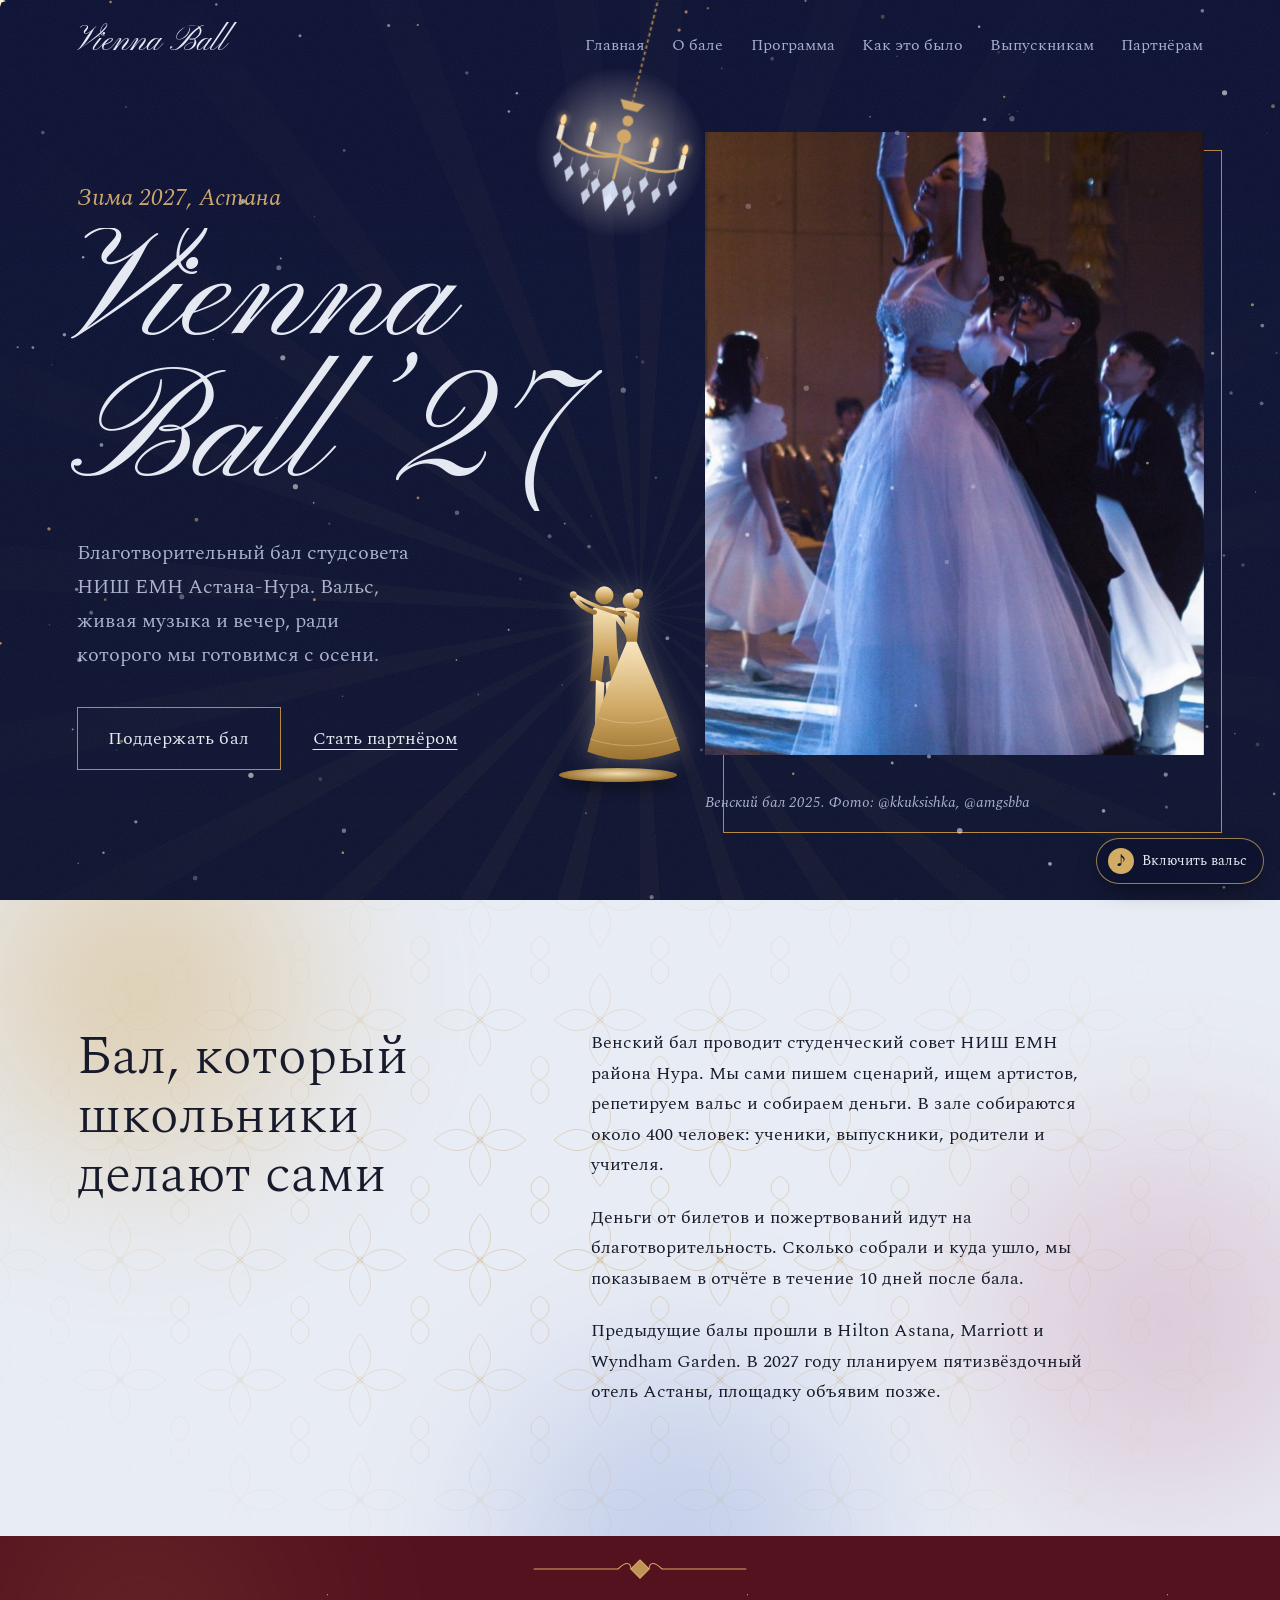
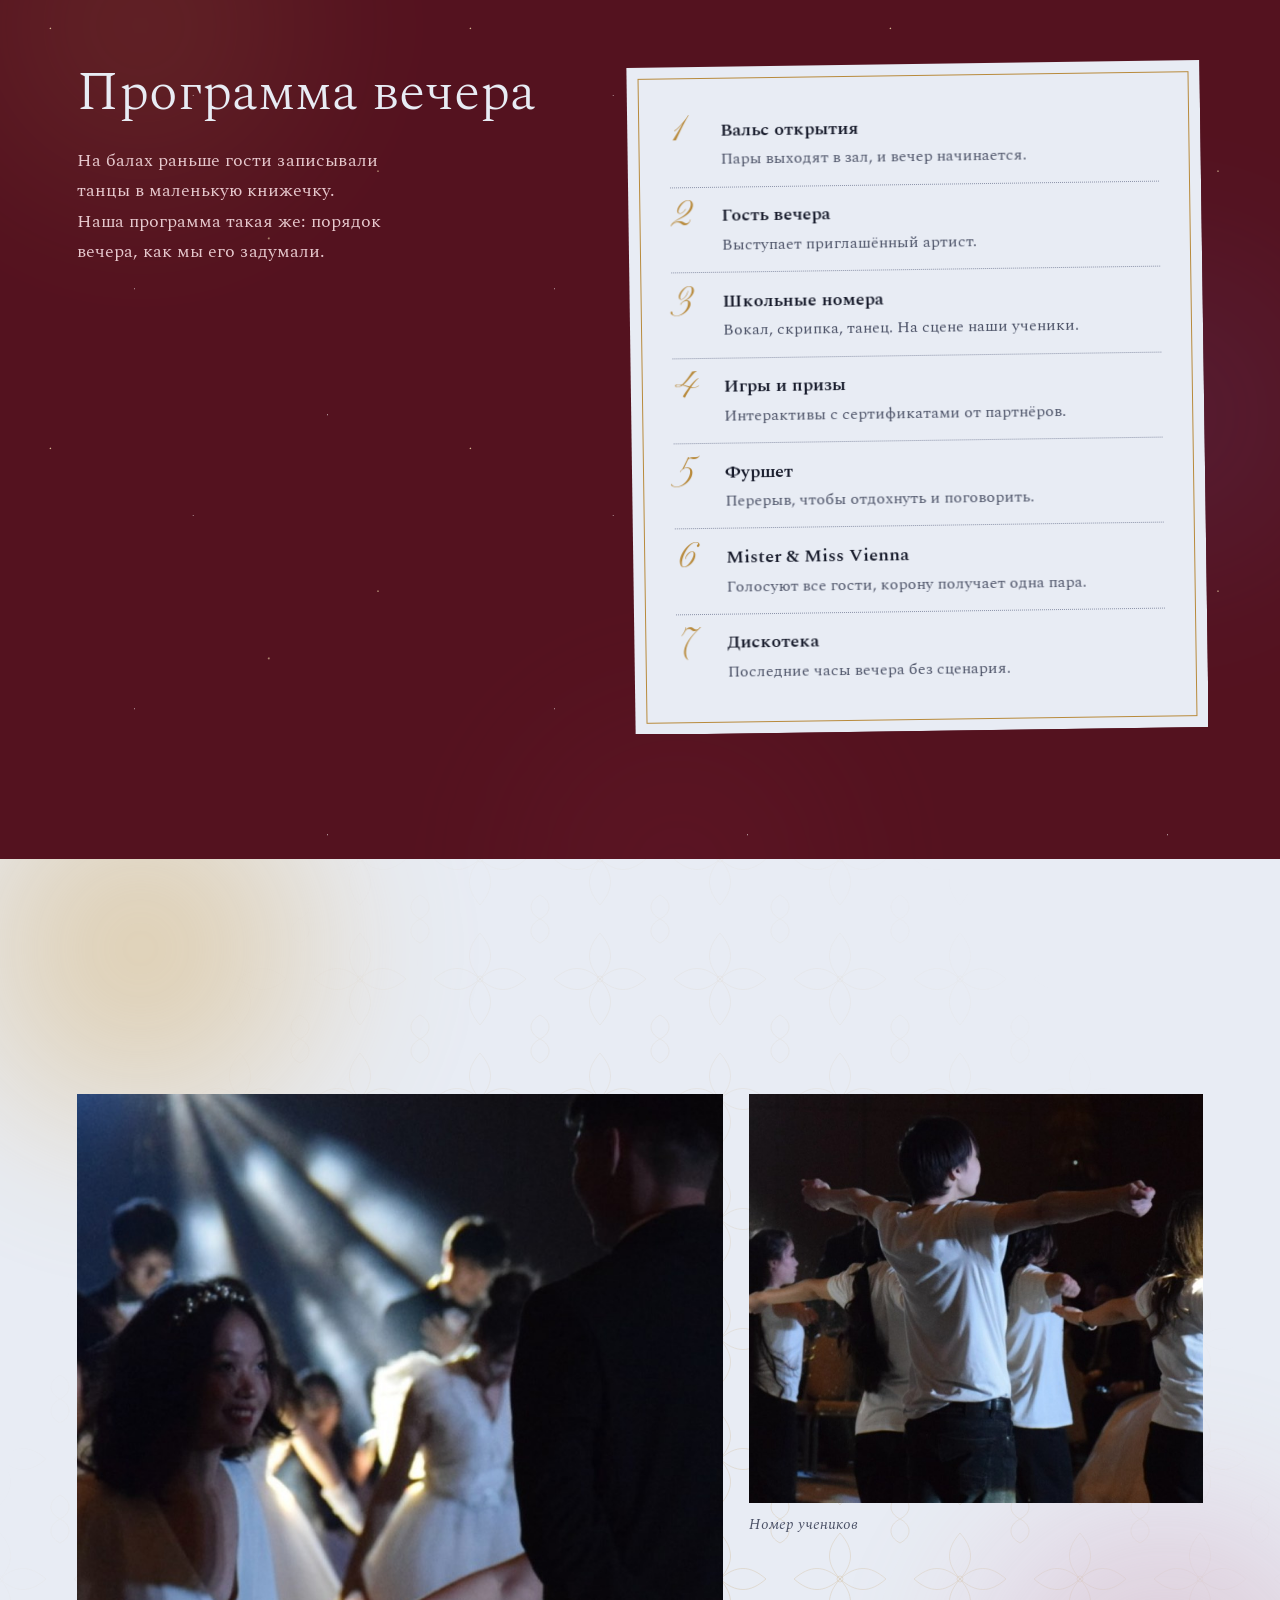
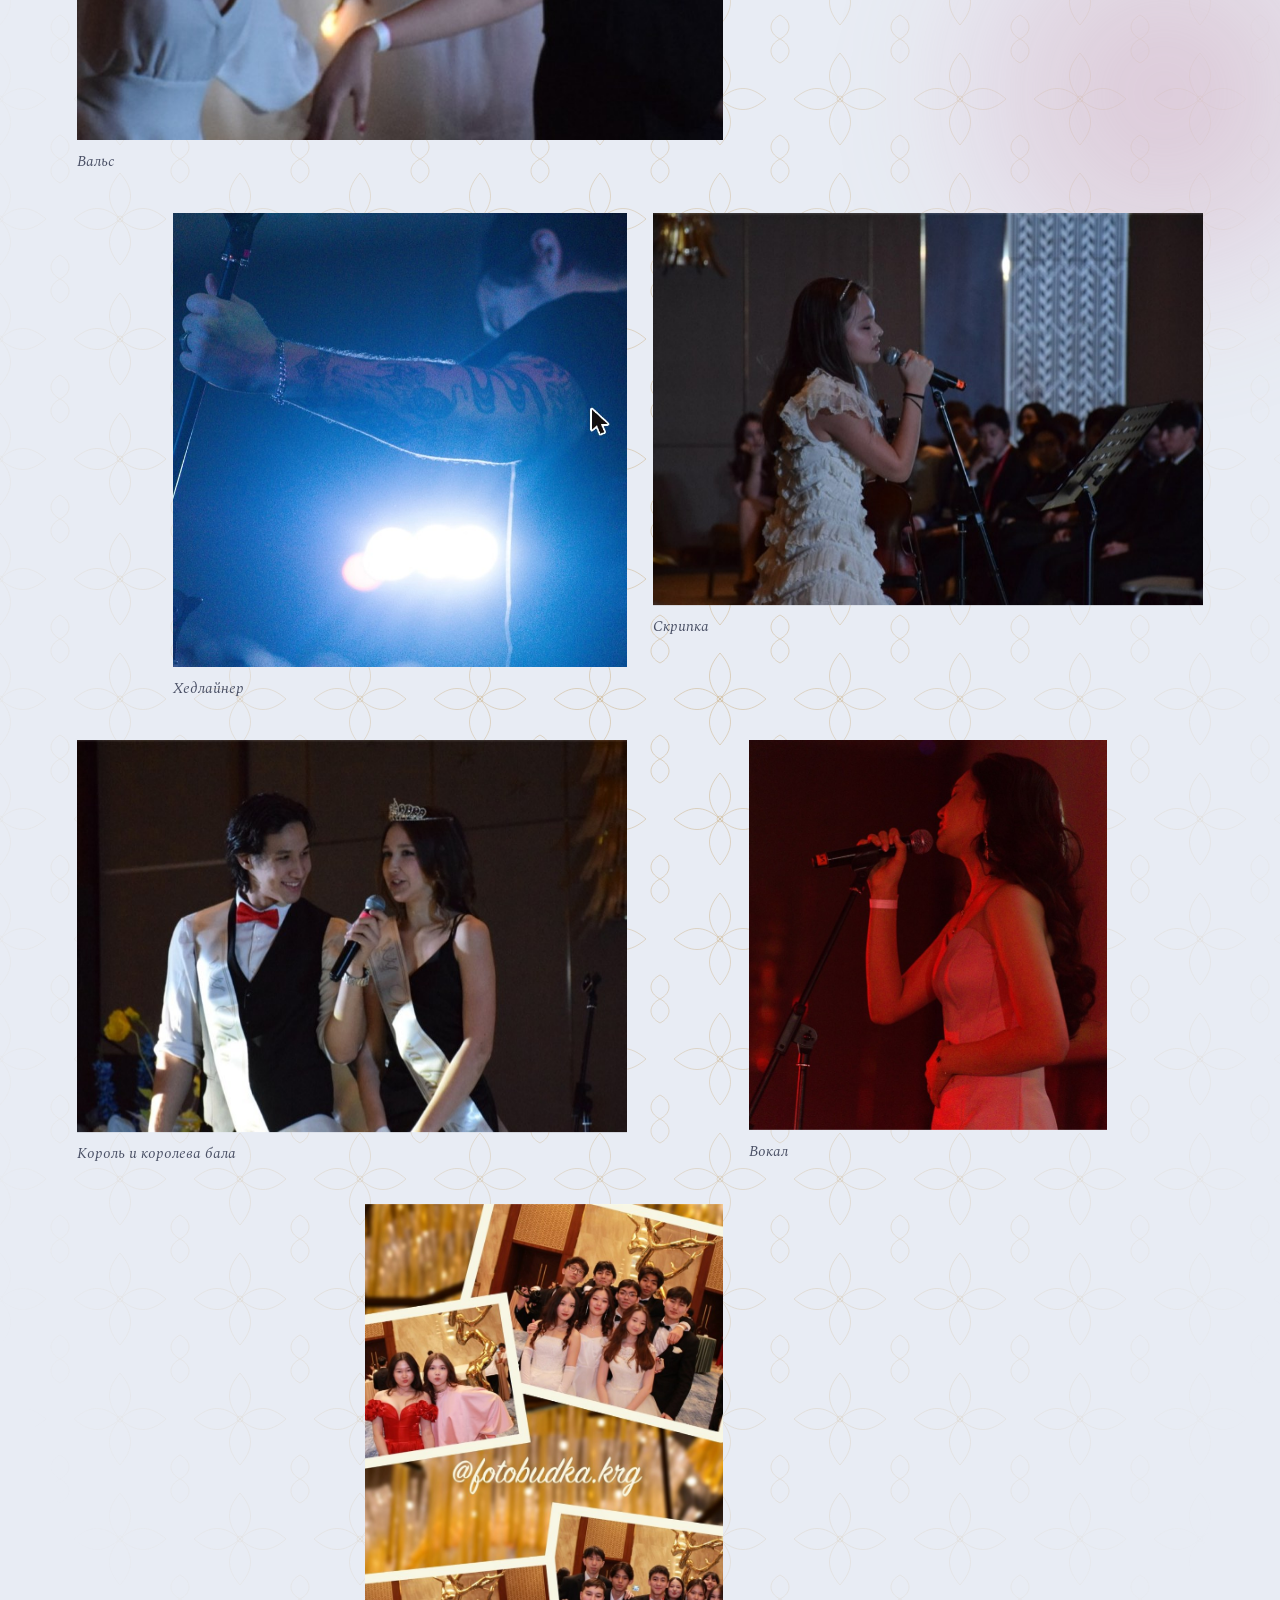
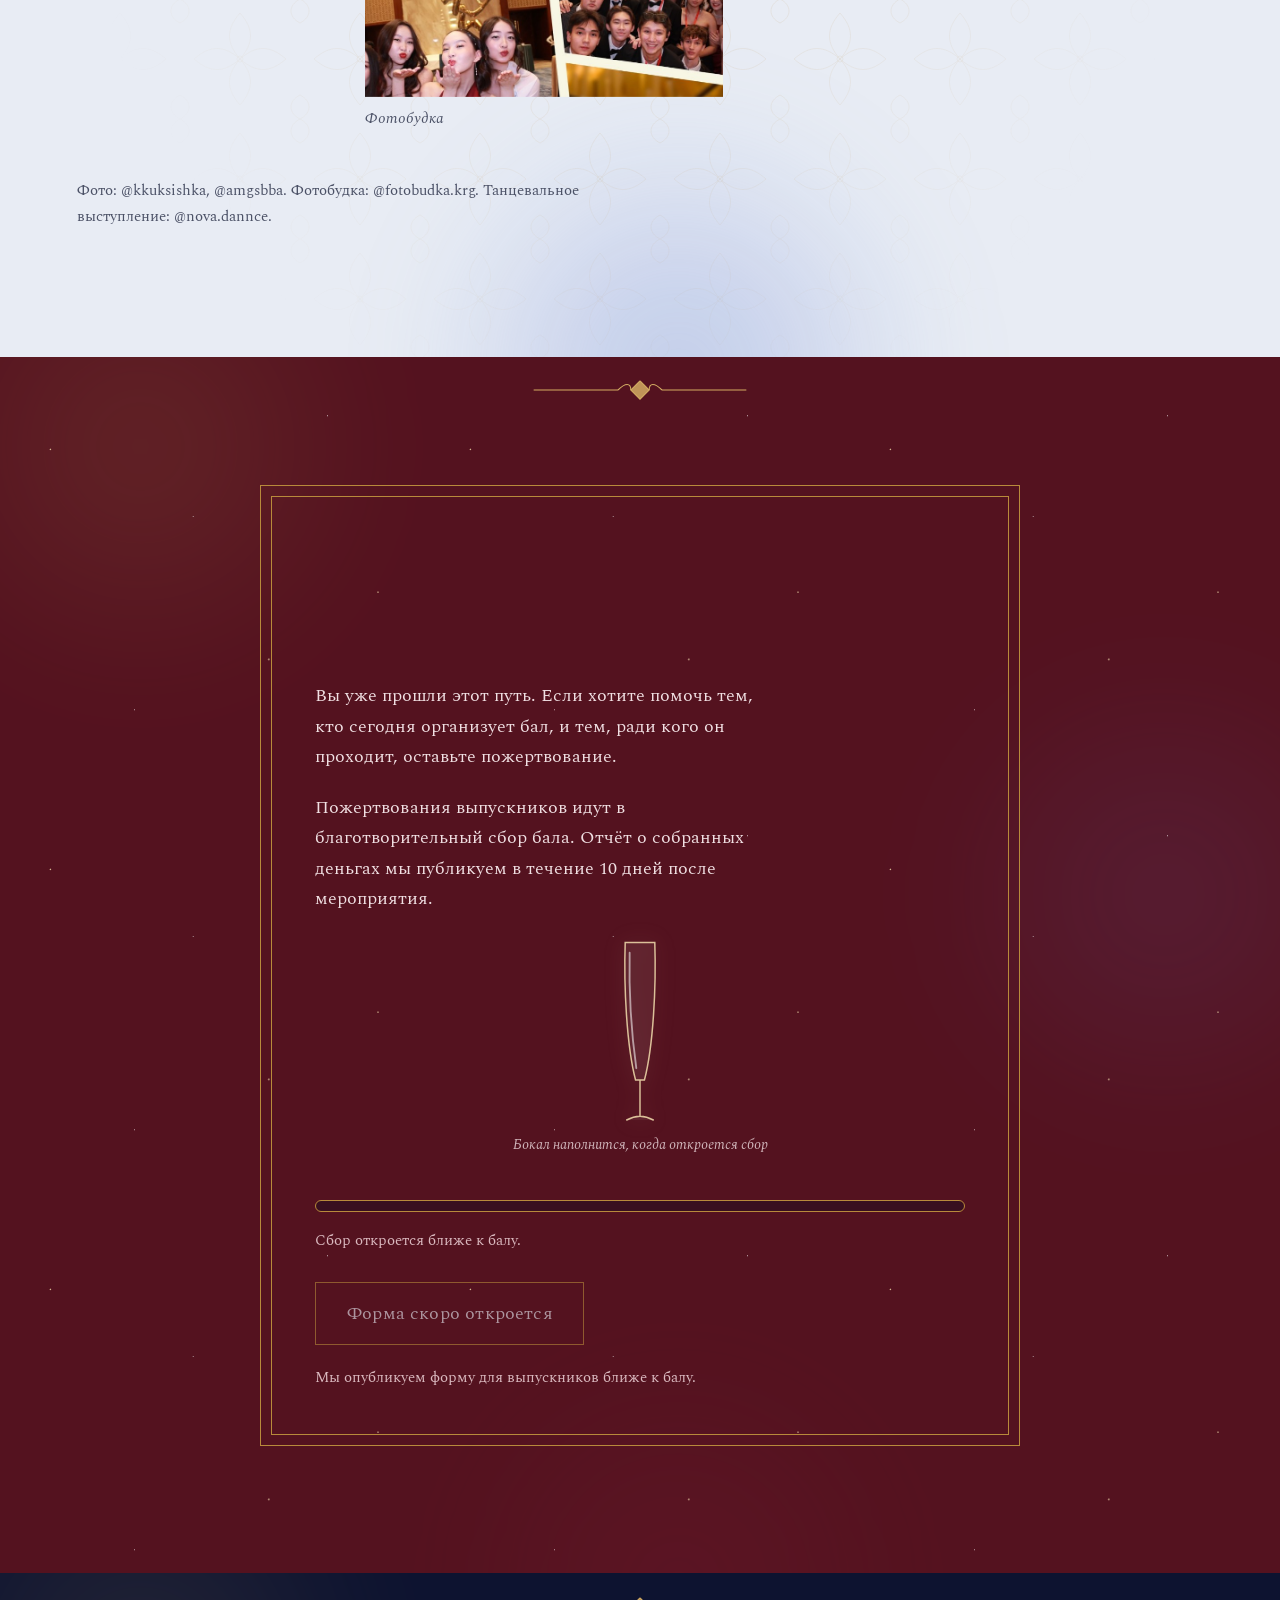
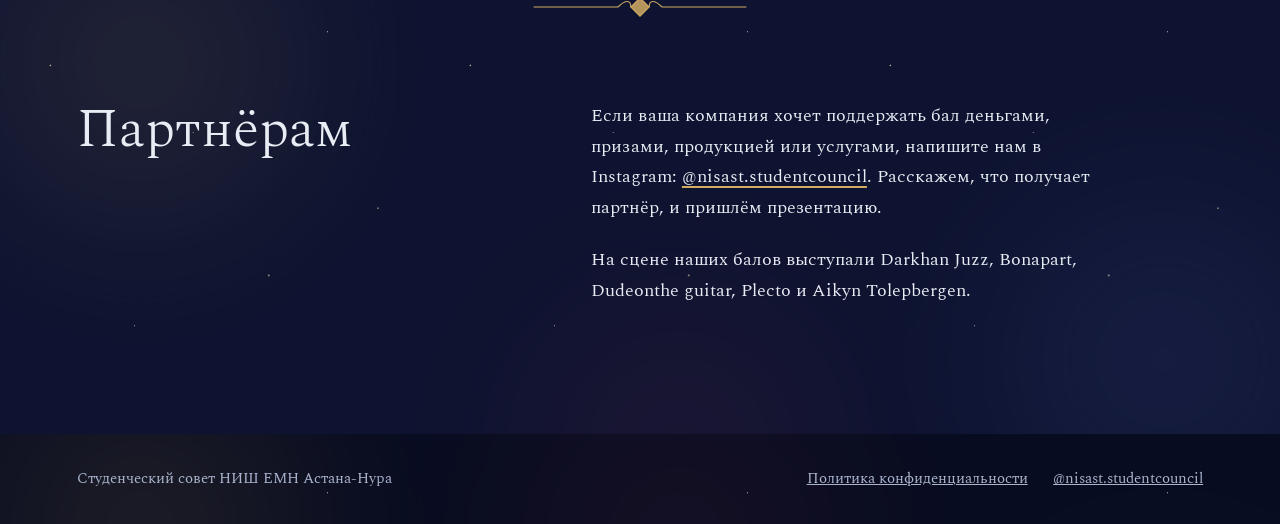
==== commit faf4d68d: "Бальные анимации: конверт, люстра, пара, занавес, часы, бокал, билет, рассвет, перо, вальс Co-Author" ====
--- a/alumni.html
+++ b/alumni.html
@@ -8,8 +8,9 @@
   <link rel="preconnect" href="https://fonts.googleapis.com">
   <link rel="preconnect" href="https://fonts.gstatic.com" crossorigin>
   <link href="https://fonts.googleapis.com/css2?family=Great+Vibes&family=Pinyon+Script&family=Spectral:ital,wght@0,300;0,400;0,600;1,300;1,400&display=swap" rel="stylesheet">
-  <link rel="stylesheet" href="style.css?v=8">
-  <link rel="stylesheet" href="magic.css?v=8">
+  <link rel="stylesheet" href="style.css?v=9">
+  <link rel="stylesheet" href="magic.css?v=9">
+  <link rel="stylesheet" href="ball.css?v=9">
 </head>
 <body>
 
@@ -120,8 +121,9 @@
   <p class="foot-links"><a href="privacy.html">Политика конфиденциальности</a><a href="https://www.instagram.com/nisast.studentcouncil/" target="_blank" rel="noopener noreferrer">@nisast.studentcouncil</a></p>
 </footer>
 
-<script src="fairy.js?v=8"></script>
-<script src="script.js?v=8"></script>
-<script src="magic.js?v=8"></script>
+<script src="fairy.js?v=9"></script>
+<script src="script.js?v=9"></script>
+<script src="magic.js?v=9"></script>
+<script src="ball.js?v=9"></script>
 </body>
 </html>
--- a/ball.css
+++ b/ball.css
@@ -0,0 +1,328 @@
+/* Бальный слой */
+
+/* ---------- 1. конверт-приглашение ---------- */
+.inv-lock, .inv-lock body { overflow: hidden; }
+.invite {
+  position: fixed;
+  inset: 0;
+  z-index: 300;
+  display: grid;
+  place-items: center;
+  padding: 16px;
+  background:
+    radial-gradient(ellipse at 50% 40%, rgba(211, 172, 99, 0.18), transparent 60%),
+    #080c20;
+  transition: opacity 1.1s ease, visibility 1.1s;
+}
+.invite.gone { opacity: 0; visibility: hidden; }
+.inv-stage { display: grid; justify-items: center; gap: 1.4rem; text-align: center; }
+.inv-top { margin: 0; color: #aab4cd; font-style: italic; line-height: 1.5; animation: invUp 1.2s ease both; }
+.inv-hint { margin: 0; color: #d3ac63; font-size: 0.95rem; animation: invPulse 1.8s ease-in-out infinite; }
+.invite.opening .inv-hint, .invite.opening .inv-top { opacity: 0; transition: opacity 0.4s; animation: none; }
+.inv-skip {
+  position: absolute;
+  right: 18px;
+  bottom: 18px;
+  padding: 0.5rem 1rem;
+  border: 1px solid rgba(211, 172, 99, 0.4);
+  background: transparent;
+  color: #aab4cd;
+  font: inherit;
+  font-size: 0.9rem;
+  cursor: pointer;
+}
+.inv-skip:hover { color: #e8ecf4; border-color: #d3ac63; }
+
+.envelope {
+  position: relative;
+  width: min(84vw, 380px);
+  aspect-ratio: 3 / 2;
+  padding: 0;
+  border: 0;
+  background: none;
+  cursor: pointer;
+  perspective: 900px;
+  animation: invFloat 4s ease-in-out infinite, invUp 1.2s 0.2s ease both;
+}
+.envelope:focus-visible { outline: 2px solid #d3ac63; outline-offset: 8px; }
+.env-back, .env-front, .env-flap, .env-card { position: absolute; display: block; }
+.env-back { inset: 0; background: #e9dcc0; box-shadow: 0 30px 60px -20px rgba(0, 0, 0, 0.8); }
+.env-front {
+  inset: 0;
+  z-index: 3;
+  background:
+    linear-gradient(to top right, transparent 49.4%, rgba(184, 138, 59, 0.3) 50%, transparent 50.8%) left / 50.5% 100% no-repeat,
+    linear-gradient(to top left, transparent 49.4%, rgba(184, 138, 59, 0.3) 50%, transparent 50.8%) right / 50.5% 100% no-repeat,
+    linear-gradient(to top, #f3e9d2, #ebdfc4);
+  border-bottom: 1px solid rgba(184, 138, 59, 0.4);
+}
+.env-flap {
+  left: 0;
+  right: 0;
+  top: 0;
+  height: 58%;
+  z-index: 4;
+  background: linear-gradient(#e5d5b3, #dccaa3);
+  clip-path: polygon(0 0, 100% 0, 50% 100%);
+  transform-origin: 50% 0;
+  transition: transform 0.9s 0.35s cubic-bezier(0.4, 0, 0.2, 1), z-index 0s 0.8s;
+}
+.env-card {
+  left: 7%;
+  right: 7%;
+  top: 8%;
+  bottom: 8%;
+  z-index: 2;
+  display: grid;
+  place-content: center;
+  gap: 0.3rem;
+  background: #fbf7ee;
+  border: 1px solid rgba(184, 138, 59, 0.6);
+  outline: 1px solid rgba(184, 138, 59, 0.35);
+  outline-offset: -8px;
+  transition: transform 1.1s 1.1s cubic-bezier(0.2, 0.8, 0.2, 1);
+}
+.env-card b { font-family: "Pinyon Script", "Great Vibes", cursive; font-weight: 400; font-size: clamp(2rem, 9vw, 2.8rem); color: #161a2a; line-height: 1; }
+.env-card i { font-size: 0.85rem; color: #84602a; }
+.seal {
+  position: absolute;
+  left: 50%;
+  top: 58%;
+  z-index: 5;
+  width: 64px;
+  height: 64px;
+  margin: -32px 0 0 -32px;
+  display: grid;
+  place-items: center;
+  border-radius: 50% 46% 52% 48%;
+  background: radial-gradient(circle at 35% 30%, #b0283c, #6d0f1e 70%);
+  box-shadow: inset 0 0 0 5px rgba(0, 0, 0, 0.12), inset 0 0 0 7px rgba(255, 255, 255, 0.08), 0 4px 10px rgba(0, 0, 0, 0.45);
+  transition: transform 0.5s, opacity 0.5s;
+}
+.seal span { font-family: "Pinyon Script", cursive; font-size: 1.6rem; color: #f0c9c4; text-shadow: 0 1px 0 rgba(0, 0, 0, 0.35); }
+.envelope:hover .seal { transform: scale(1.06) rotate(-4deg); }
+.invite.opening .seal { transform: scale(1.4) rotate(20deg); opacity: 0; }
+.invite.opening .env-flap { transform: rotateX(180deg); z-index: 1; }
+.invite.opening .env-card { transform: translateY(-62%); z-index: 2; }
+.invite.opening .envelope { animation: none; }
+@keyframes invFloat { 0%, 100% { translate: 0 0; rotate: -1deg; } 50% { translate: 0 -8px; rotate: 1deg; } }
+@keyframes invUp { from { transform: translateY(20px); } }
+@keyframes invPulse { 50% { opacity: 0.45; } }
+
+/* ---------- 4. люстра ---------- */
+.chand {
+  position: absolute;
+  top: 74px;
+  left: 50%;
+  z-index: 2;
+  width: clamp(120px, 14vw, 190px);
+  margin-left: calc(clamp(120px, 14vw, 190px) / -2);
+  transform-origin: 50% 0;
+  cursor: pointer;
+  outline: none;
+}
+.chand svg { display: block; width: 100%; height: auto; overflow: visible; margin-top: calc(clamp(120px, 14vw, 190px) * -1.25); }
+.chand:focus-visible svg { filter: drop-shadow(0 0 6px #f3dfae); }
+.chand .chain { stroke: #b88a3b; stroke-width: 2; stroke-dasharray: 4 3; }
+.chand .gold { fill: #d3ac63; }
+.chand .arm { fill: none; stroke: #d3ac63; stroke-width: 3; stroke-linecap: round; }
+.chand .cands rect { fill: #f3e9d2; }
+.chand .fl { fill: #ffd98a; filter: drop-shadow(0 0 4px #ffcf70); animation: flick 0.9s ease-in-out var(--d) infinite alternate; transform-origin: center bottom; transform-box: fill-box; }
+.chand .crys line { stroke: rgba(232, 236, 244, 0.6); stroke-width: 0.8; }
+.chand .cr { fill: rgba(225, 235, 255, 0.85); stroke: #fff; stroke-width: 0.5; animation: twinkleCr 2.4s ease-in-out var(--d, 0s) infinite; }
+.chand .cr.big { fill: rgba(225, 235, 255, 0.9); }
+.chand .halo { animation: halo 3s ease-in-out infinite alternate; }
+@keyframes flick { from { transform: scaleY(1) scaleX(1); opacity: 0.9; } to { transform: scaleY(1.25) scaleX(0.85); opacity: 1; } }
+@keyframes twinkleCr { 0%, 100% { fill: rgba(225, 235, 255, 0.7); } 50% { fill: #fff; filter: drop-shadow(0 0 3px #fff); } }
+@keyframes halo { from { opacity: 0.55; } to { opacity: 1; } }
+.chime {
+  position: absolute;
+  z-index: 3;
+  width: 6px;
+  height: 6px;
+  margin: -3px 0 0 -3px;
+  pointer-events: none;
+  background: #fff4d6;
+  clip-path: polygon(50% 0, 62% 38%, 100% 50%, 62% 62%, 50% 100%, 38% 62%, 0 50%, 38% 38%);
+  filter: drop-shadow(0 0 4px #f3dfae);
+  animation: chime 1.4s cubic-bezier(0.2, 0.8, 0.3, 1) both;
+}
+@keyframes chime {
+  0% { transform: translate(0, 0) scale(0.4); opacity: 1; }
+  70% { opacity: 1; }
+  100% { transform: translate(var(--x), var(--y)) scale(1.6) rotate(180deg); opacity: 0; }
+}
+
+/* ---------- 2. пара из шкатулки ---------- */
+.musicbox {
+  --up: 0px;
+  --fade: 1;
+  position: absolute;
+  right: -11%;
+  bottom: -2%;
+  width: clamp(110px, 11vw, 150px);
+  pointer-events: none;
+  opacity: var(--fade);
+  transform: translateY(var(--up));
+  perspective: 600px;
+}
+.hero-copy, .hero-text { position: relative; }
+.mb-spin { animation: musicbox 9s linear infinite; transform-style: preserve-3d; filter: drop-shadow(0 0 14px rgba(243, 223, 174, 0.35)); }
+.mb-spin svg { display: block; width: 100%; height: auto; animation: bob 1.26s ease-in-out infinite alternate; }
+.mb-base {
+  height: 14px;
+  margin: -6px 8% 0;
+  border-radius: 50%;
+  background: radial-gradient(ellipse at 50% 40%, #f3dfae, #9c722b 70%);
+  box-shadow: 0 6px 14px rgba(0, 0, 0, 0.5);
+}
+@keyframes musicbox { to { transform: rotateY(360deg); } }
+@keyframes bob { to { transform: translateY(-5px); } }
+
+/* ---------- 3. занавес ---------- */
+.curtain { position: absolute; inset: 0; z-index: 4; pointer-events: none; overflow: hidden; }
+.curtain .c-l, .curtain .c-r {
+  position: absolute;
+  top: 0;
+  bottom: 0;
+  width: 51%;
+  background:
+    linear-gradient(180deg, rgba(0, 0, 0, 0.25), transparent 30%, transparent 75%, rgba(0, 0, 0, 0.35)),
+    repeating-linear-gradient(90deg, #4a0c19 0, #7d1a2c 18px, #9b2a3c 26px, #6a1324 38px, #4a0c19 52px);
+  box-shadow: inset 0 -6px 0 #b88a3b, inset 0 -9px 0 rgba(0, 0, 0, 0.3);
+  transition: transform 2.2s cubic-bezier(0.65, 0, 0.25, 1), filter 2.2s;
+}
+.curtain .c-l { left: 0; transform-origin: 0 0; }
+.curtain .c-r { right: 0; transform-origin: 100% 0; }
+.curtain .c-top {
+  position: absolute;
+  left: 0;
+  right: 0;
+  top: 0;
+  height: 46px;
+  background:
+    radial-gradient(ellipse at 50% 0, #7d1a2c 60%, transparent 62%) 0 0 / 120px 46px repeat-x,
+    linear-gradient(#5a1020, #5a1020) 0 0 / 100% 20px no-repeat;
+  filter: drop-shadow(0 4px 4px rgba(0, 0, 0, 0.4));
+  border-top: 3px solid #b88a3b;
+}
+.curtain.open .c-l { transform: translateX(-88%) scaleX(0.35); filter: brightness(0.85); }
+.curtain.open .c-r { transform: translateX(88%) scaleX(0.35); filter: brightness(0.85); }
+
+/* ---------- 5. песочные часы ---------- */
+.soon-line.with-glass { display: flex; align-items: center; gap: 0.6rem; }
+.hg { width: 18px; height: 27px; flex: none; animation: flip 6s ease-in-out infinite; }
+.hg-frame { fill: none; stroke: #d3ac63; stroke-width: 1.4; stroke-linecap: round; }
+.hg-top, .hg-bot { fill: #e7c27c; }
+.hg-top { transform-origin: 50% 100%; transform-box: fill-box; animation: drain 6s linear infinite; }
+.hg-bot { transform-origin: 50% 100%; transform-box: fill-box; animation: fill 6s linear infinite; }
+.hg-fall { stroke: #e7c27c; stroke-width: 1; stroke-dasharray: 2 2; animation: fall 0.4s linear infinite; }
+@keyframes flip { 0%, 88% { rotate: 0deg; } 100% { rotate: 180deg; } }
+@keyframes drain { 0% { transform: scaleY(1); } 85%, 100% { transform: scaleY(0.05); } }
+@keyframes fill { 0% { transform: scaleY(0.1); } 85%, 100% { transform: scaleY(1); } }
+@keyframes fall { to { stroke-dashoffset: -4; } }
+.cd { font-variant-numeric: tabular-nums; }
+
+/* ---------- 6. бокал шампанского ---------- */
+.flute { --fill: 0; display: grid; justify-items: center; gap: 0.4rem; margin: 0 auto 1.2rem; }
+.flute svg { width: 74px; height: auto; overflow: visible; filter: drop-shadow(0 0 10px rgba(243, 223, 174, 0.25)); }
+.flute .glass { fill: rgba(255, 255, 255, 0.06); stroke: rgba(243, 223, 174, 0.85); stroke-width: 2; stroke-linecap: round; }
+.flute .shine { fill: none; stroke: rgba(255, 255, 255, 0.55); stroke-width: 2.5; stroke-linecap: round; }
+.flute .liquid { transform: translateY(calc(var(--fill) * -1px)); transition: transform 3s cubic-bezier(0.3, 0.6, 0.2, 1); }
+.flute .bb { fill: rgba(255, 255, 255, 0.85); opacity: 0; }
+.flute.pouring .bb { animation: bubble var(--t) ease-in var(--d) infinite; }
+@keyframes bubble { 0% { transform: translateY(0); opacity: 0; } 15% { opacity: 1; } 100% { transform: translateY(calc(var(--fill) * -1px)); opacity: 0; } }
+.flute-cap { margin: 0; font-size: 0.85rem; font-style: italic; opacity: 0.8; }
+
+/* ---------- 7. отрывной билет ---------- */
+.t-stub { cursor: pointer; transition: transform 1s cubic-bezier(0.5, 0, 0.3, 1.3), opacity 1s; transform-origin: 0 0; }
+.t-stub:hover { transform: rotate(-2deg); }
+.t-stub:focus-visible { outline: 2px solid #b88a3b; outline-offset: 2px; }
+.ticket.torn .t-stub { transform: translate(28px, 70px) rotate(14deg); opacity: 0.92; }
+.tear-note {
+  position: absolute;
+  left: 0;
+  bottom: -2.2rem;
+  margin: 0;
+  font-style: italic;
+  font-size: 0.9rem;
+  color: #f3dfae;
+  opacity: 0;
+  transition: opacity 0.6s 0.5s;
+}
+.ticket { position: relative; }
+.ticket.torn .tear-note { opacity: 1; }
+
+/* ---------- 8. рассвет ---------- */
+.dawn {
+  --t: 0;
+  position: fixed;
+  inset: 0;
+  z-index: 53;
+  pointer-events: none;
+  mix-blend-mode: soft-light;
+  background:
+    radial-gradient(ellipse at 50% 120%, rgba(255, 170, 110, calc(var(--t) * 0.55)), transparent 70%),
+    linear-gradient(180deg, rgba(90, 70, 170, calc(0.25 - var(--t) * 0.2)), rgba(255, 190, 140, calc(var(--t) * 0.3)));
+}
+
+/* ---------- 9. перо ---------- */
+.quill-wait .wd { opacity: 0; }
+.tale .wd { transition: opacity 0.5s, filter 0.5s; }
+.tale.quill-wait .wd, .tale .wd:not(.inked) { opacity: 0; filter: blur(3px); }
+.tale .wd.inked { opacity: 1; filter: none; }
+.pen {
+  position: absolute;
+  left: 0;
+  top: 0;
+  width: 34px;
+  height: 34px;
+  pointer-events: none;
+  opacity: 0;
+  transition: transform 0.08s linear, opacity 0.6s;
+  filter: drop-shadow(0 2px 3px rgba(0, 0, 0, 0.25));
+}
+.pen.on { opacity: 1; }
+.pen svg { width: 100%; height: 100%; animation: scribble 0.25s ease-in-out infinite alternate; }
+@keyframes scribble { to { rotate: -8deg; } }
+
+/* ---------- 10. кнопка вальса ---------- */
+.waltz-btn {
+  position: fixed;
+  right: 16px;
+  bottom: 16px;
+  z-index: 110;
+  display: flex;
+  align-items: center;
+  gap: 0.5rem;
+  padding: 0.55rem 1rem 0.55rem 0.7rem;
+  border: 1px solid rgba(211, 172, 99, 0.7);
+  border-radius: 999px;
+  background: rgba(13, 19, 48, 0.85);
+  -webkit-backdrop-filter: blur(8px);
+  backdrop-filter: blur(8px);
+  color: #e8ecf4;
+  font: inherit;
+  font-size: 0.9rem;
+  cursor: pointer;
+  box-shadow: 0 8px 24px -8px rgba(0, 0, 0, 0.6);
+}
+.waltz-btn .note { display: grid; place-items: center; width: 26px; height: 26px; border-radius: 50%; background: #d3ac63; color: #0d1330; font-size: 1rem; }
+.waltz-btn.on .note { animation: note 0.84s ease-in-out infinite alternate; }
+.waltz-btn:hover { border-color: #f3dfae; }
+.waltz-btn:focus-visible { outline: 2px solid #f3dfae; outline-offset: 3px; }
+@keyframes note { to { transform: rotate(-14deg) scale(1.12); } }
+
+/* ---------- телефон ---------- */
+@media (max-width: 700px) {
+  .chand { top: 0; left: auto; right: 6px; margin-left: 0; width: 84px; }
+  .chand svg { margin-top: -105px; }
+  .musicbox { position: relative; right: auto; bottom: auto; width: 96px; margin: 1.8rem auto 0; transform: none; }
+  .waltz-btn { right: 12px; bottom: 12px; padding: 0.45rem 0.8rem 0.45rem 0.55rem; font-size: 0.82rem; }
+  .curtain .c-top { height: 30px; background-size: 80px 30px, 100% 14px; }
+}
+
+@media (prefers-reduced-motion: reduce) {
+  .mb-spin, .mb-spin svg, .hg, .hg-top, .hg-bot, .hg-fall, .chand .fl, .chand .cr, .chand .halo, .waltz-btn .note { animation: none; }
+  .curtain { display: none; }
+}
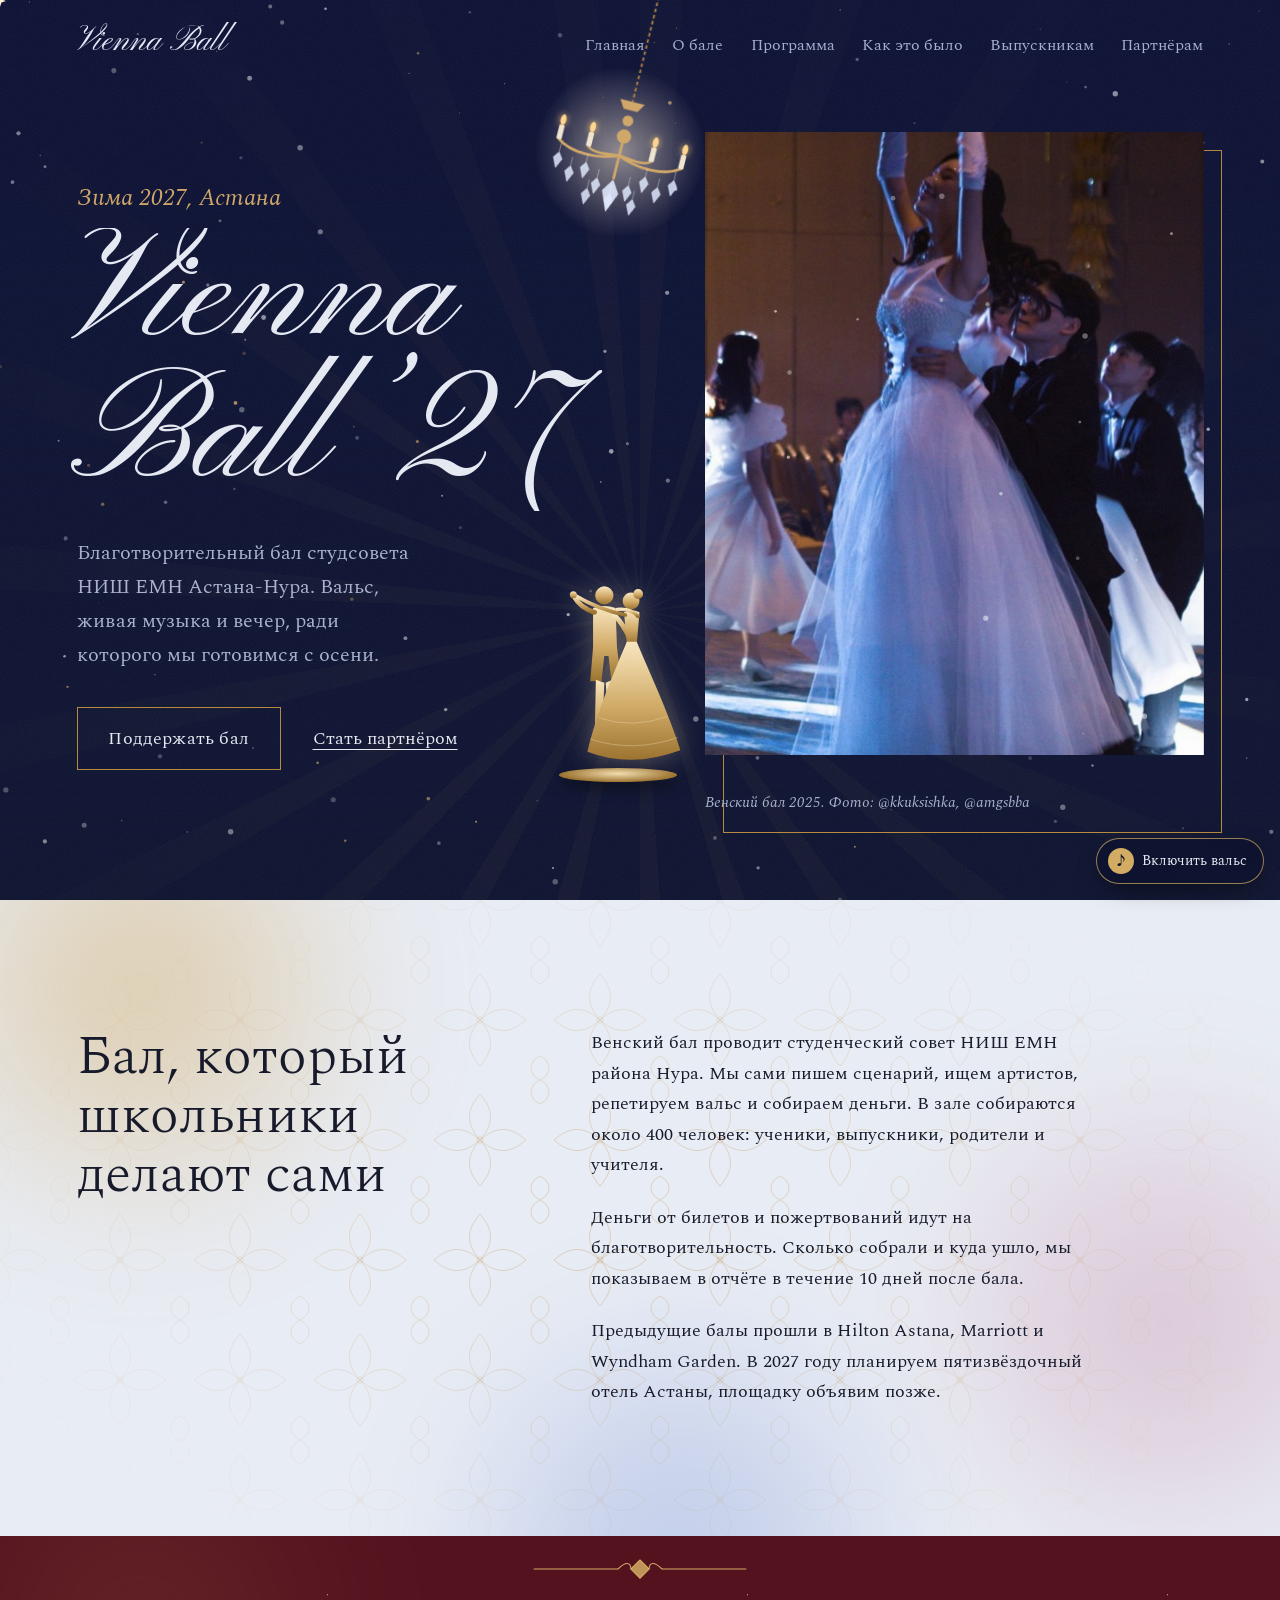
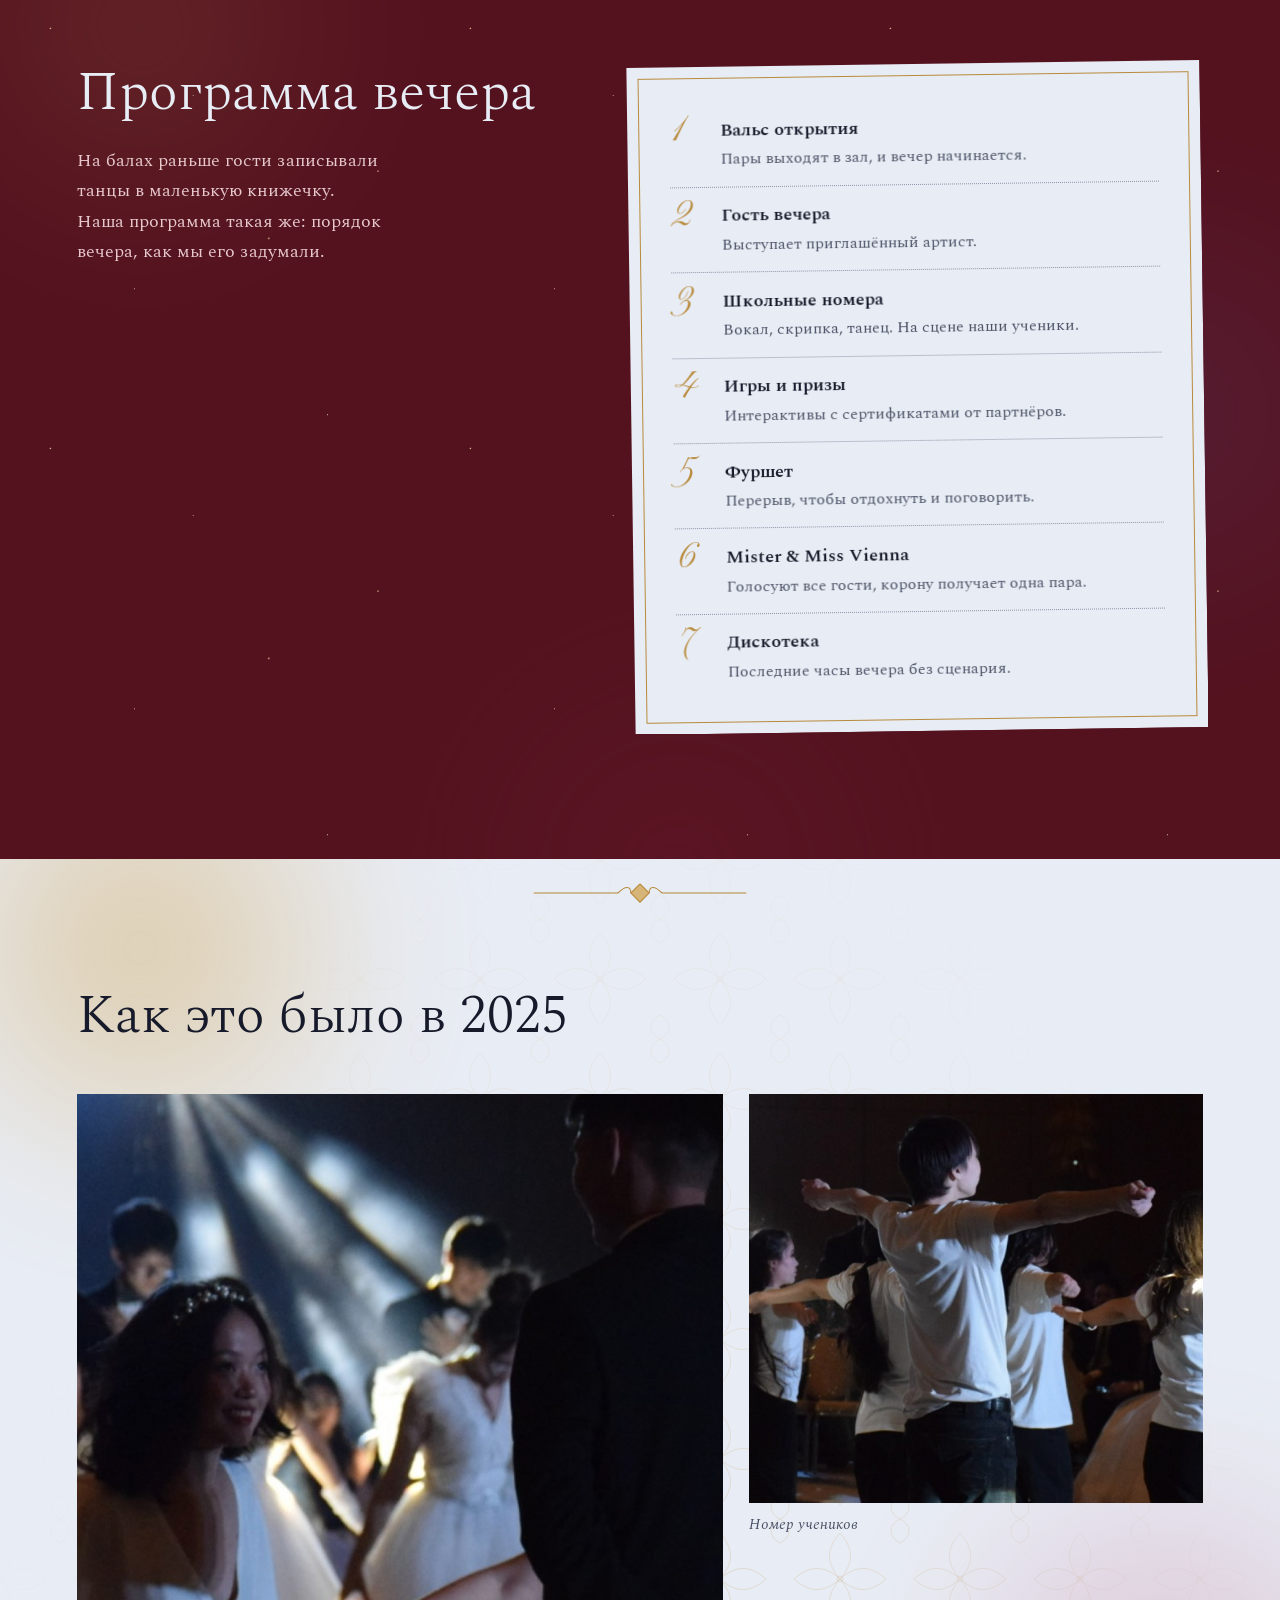
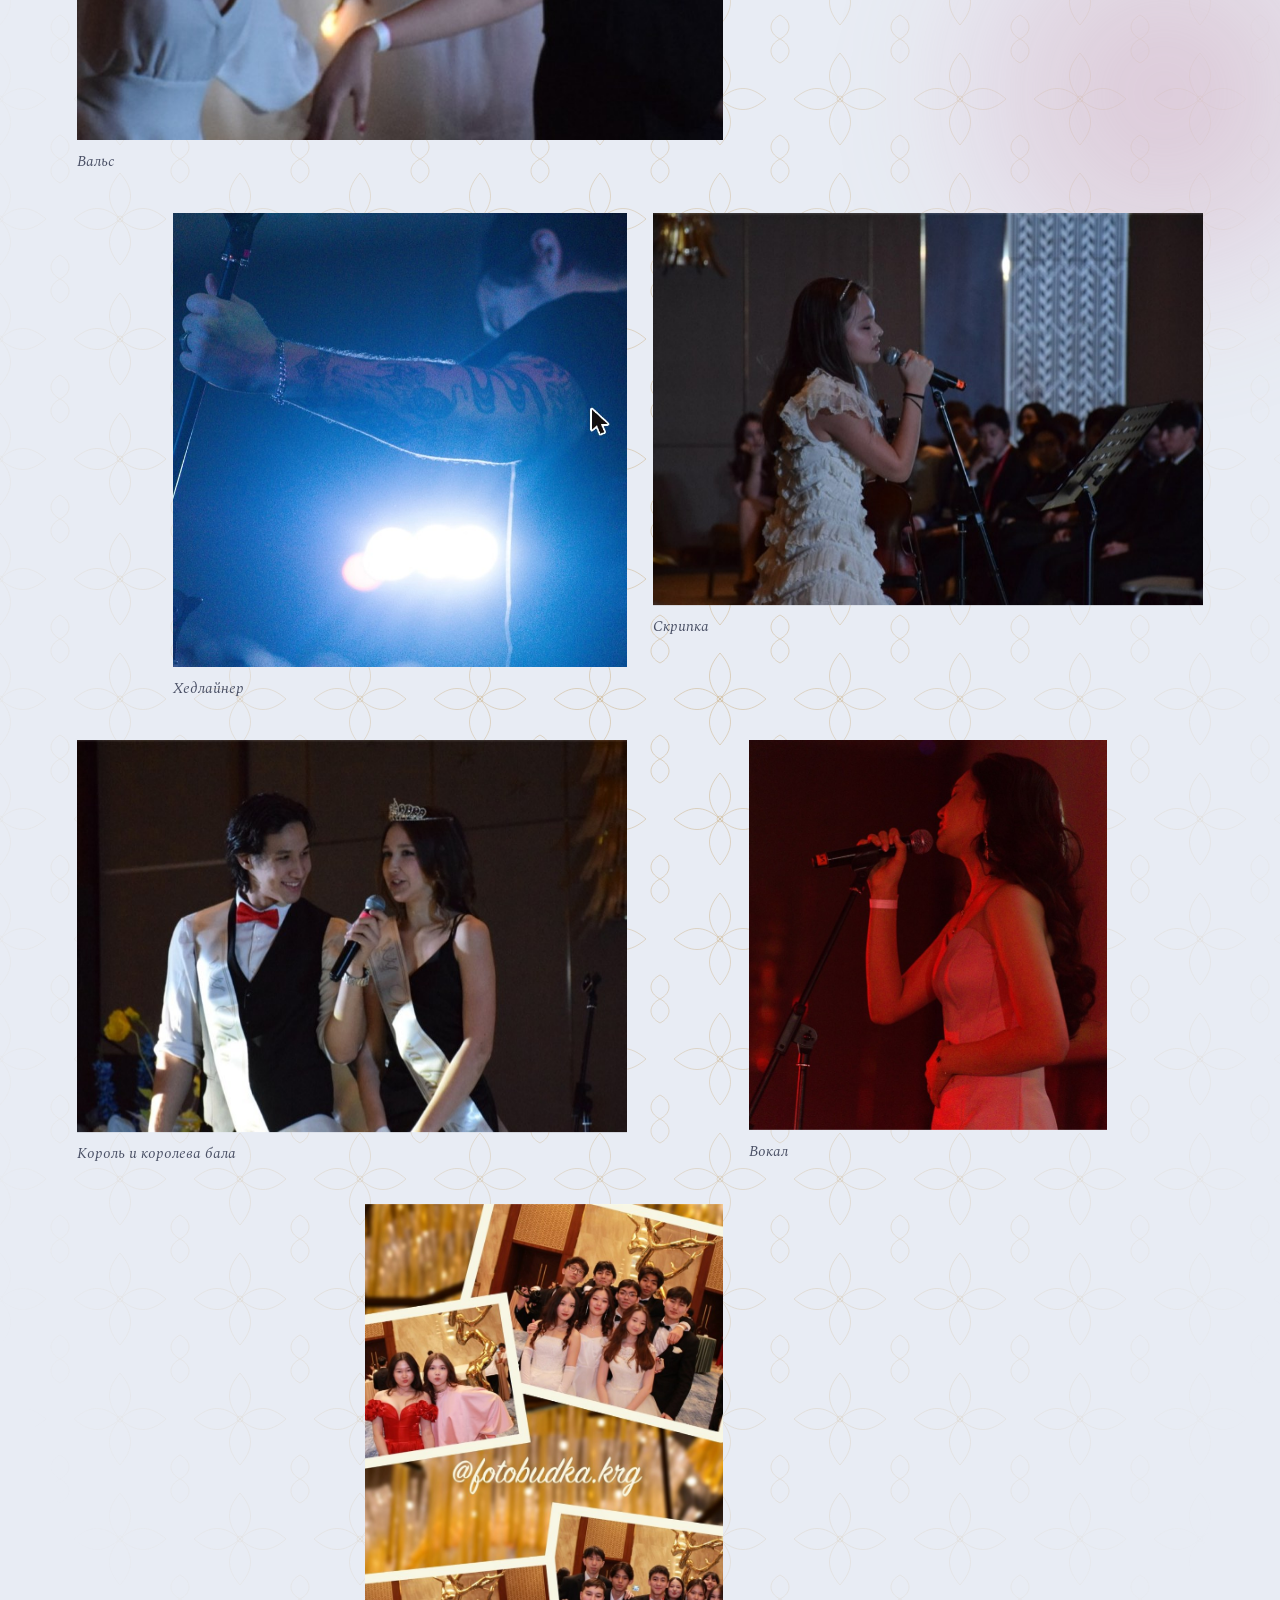
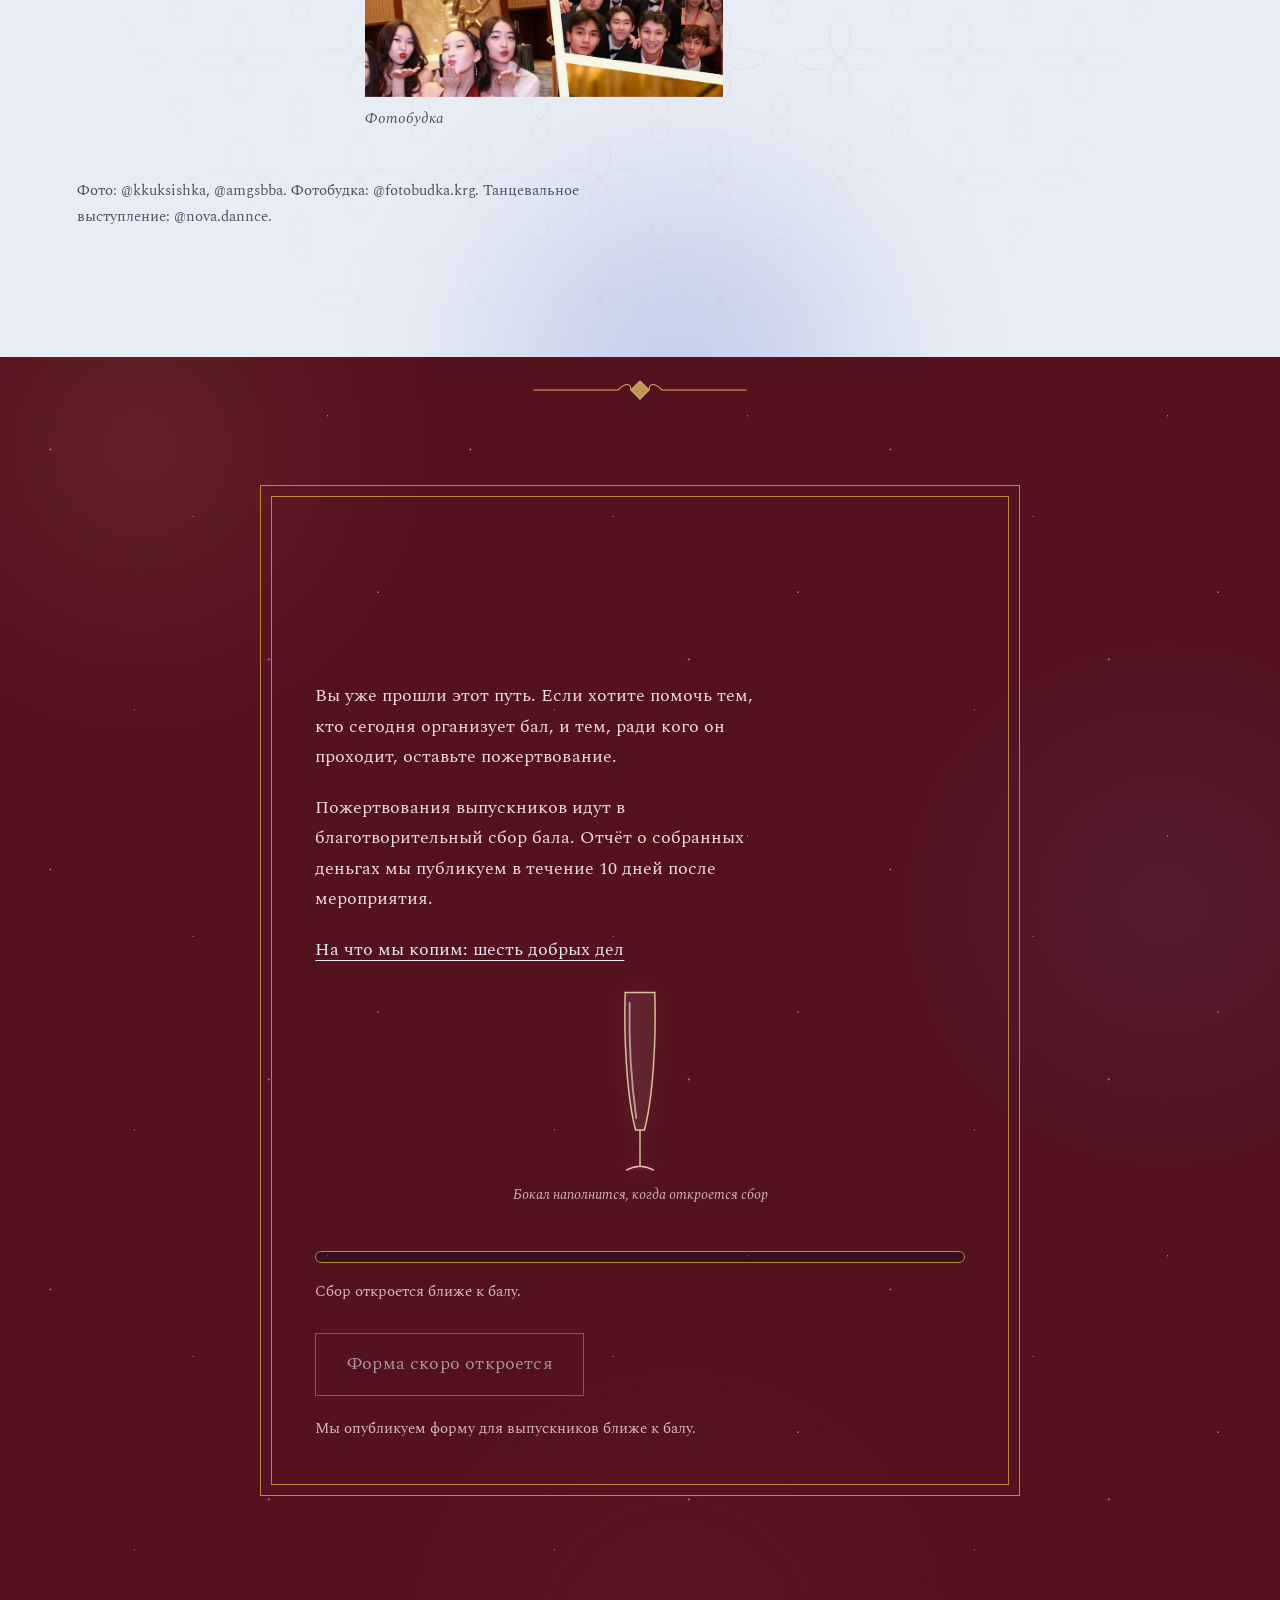
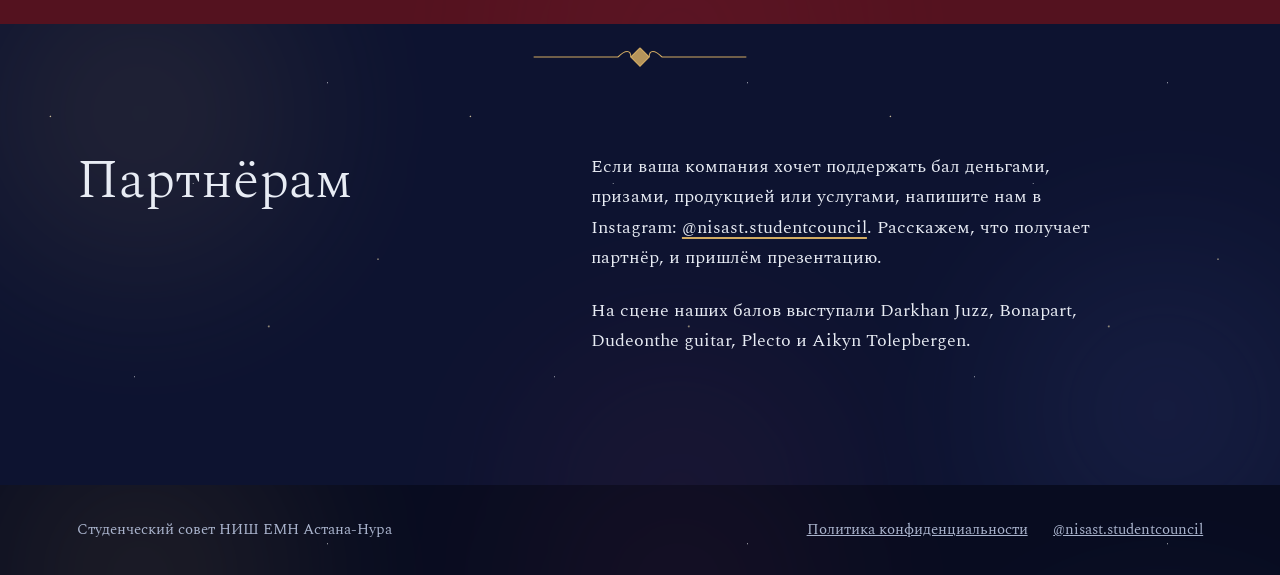
==== commit 3f90c8aa: "Раздел «На что мы копим», лёгкие фото артистов, исправлены часы Co-Authored-By: Claude Opus 5.5 <nor" ====
--- a/alumni.html
+++ b/alumni.html
@@ -8,9 +8,9 @@
   <link rel="preconnect" href="https://fonts.googleapis.com">
   <link rel="preconnect" href="https://fonts.gstatic.com" crossorigin>
   <link href="https://fonts.googleapis.com/css2?family=Great+Vibes&family=Pinyon+Script&family=Spectral:ital,wght@0,300;0,400;0,600;1,300;1,400&display=swap" rel="stylesheet">
-  <link rel="stylesheet" href="style.css?v=9">
-  <link rel="stylesheet" href="magic.css?v=9">
-  <link rel="stylesheet" href="ball.css?v=9">
+  <link rel="stylesheet" href="style.css?v=10">
+  <link rel="stylesheet" href="magic.css?v=10">
+  <link rel="stylesheet" href="ball.css?v=10">
 </head>
 <body>
 
@@ -94,6 +94,7 @@
       <h2>Выпускникам: поддержать бал</h2>
       <p>Вы уже прошли этот путь. Если хотите помочь тем, кто сегодня организует бал, и тем, ради кого он проходит, оставьте пожертвование.</p>
       <p>Пожертвования выпускников идут в благотворительный сбор бала. Отчёт о собранных деньгах мы публикуем в течение 10 дней после мероприятия.</p>
+      <p><a class="textlink" href="index.html#wishes">На что мы копим: шесть добрых дел</a></p>
       <div class="meter" id="fund-meter" role="progressbar" aria-label="Собрано из цели 4 000 000 тенге" aria-valuemin="0" aria-valuemax="4000000" aria-valuenow="0">
         <div class="meter-fill" id="fund-fill"><span class="meter-glow"></span></div>
       </div>
@@ -121,9 +122,9 @@
   <p class="foot-links"><a href="privacy.html">Политика конфиденциальности</a><a href="https://www.instagram.com/nisast.studentcouncil/" target="_blank" rel="noopener noreferrer">@nisast.studentcouncil</a></p>
 </footer>
 
-<script src="fairy.js?v=9"></script>
-<script src="script.js?v=9"></script>
-<script src="magic.js?v=9"></script>
-<script src="ball.js?v=9"></script>
+<script src="fairy.js?v=10"></script>
+<script src="script.js?v=10"></script>
+<script src="magic.js?v=10"></script>
+<script src="ball.js?v=10"></script>
 </body>
 </html>
--- a/ball.css
+++ b/ball.css
@@ -211,7 +211,7 @@
 
 /* ---------- 5. песочные часы ---------- */
 .soon-line.with-glass { display: flex; align-items: center; gap: 0.6rem; }
-.hg { width: 18px; height: 27px; flex: none; animation: flip 6s ease-in-out infinite; }
+.hg { width: 16px; height: 24px; flex: none; overflow: visible; }
 .hg-frame { fill: none; stroke: #d3ac63; stroke-width: 1.4; stroke-linecap: round; }
 .hg-top, .hg-bot { fill: #e7c27c; }
 .hg-top { transform-origin: 50% 100%; transform-box: fill-box; animation: drain 6s linear infinite; }
@@ -326,3 +326,84 @@
   .mb-spin, .mb-spin svg, .hg, .hg-top, .hg-bot, .hg-fall, .chand .fl, .chand .cr, .chand .halo, .waltz-btn .note { animation: none; }
   .curtain { display: none; }
 }
+
+/* фото артиста появляется только когда загрузилось целиком */
+.stage .artist .cutout:not(.ready) { opacity: 0 !important; }
+@media (min-width: 900px) { .stars-head h2 { white-space: nowrap; } }
+
+/* ---------- На что мы копим ---------- */
+.wishes-head { max-width: 46rem; margin: 0 auto 3rem; text-align: center; display: grid; gap: 1rem; }
+.wishes-head p { margin: 0; color: var(--muted, #4b5166); font-style: italic; }
+.wish-list {
+  list-style: none;
+  margin: 0 auto;
+  padding: 0;
+  max-width: 72rem;
+  display: grid;
+  grid-template-columns: repeat(3, minmax(0, 1fr));
+  gap: 1.6rem;
+  perspective: 1400px;
+}
+.wish {
+  position: relative;
+  display: flex;
+  flex-direction: column;
+  gap: 0.7rem;
+  padding: 2.4rem 1.6rem 1.6rem;
+  background: linear-gradient(180deg, #fffdf7, #f6f0e2);
+  border: 1px solid rgba(184, 138, 59, 0.55);
+  outline: 1px solid rgba(184, 138, 59, 0.25);
+  outline-offset: -7px;
+  box-shadow: 0 20px 40px -28px rgba(13, 19, 48, 0.55);
+  opacity: 0;
+  transform: rotateY(-70deg) translateY(30px);
+  transform-origin: 0 50%;
+  transition: opacity 0.8s, transform 1.1s cubic-bezier(0.2, 0.9, 0.25, 1.1), box-shadow 0.4s;
+}
+.wish::before {
+  content: "";
+  position: absolute;
+  top: -13px;
+  left: 50%;
+  width: 26px;
+  height: 26px;
+  margin-left: -13px;
+  background: radial-gradient(circle, #fff4d6 0 30%, #d3ac63 60%);
+  clip-path: polygon(50% 0, 62% 38%, 100% 50%, 62% 62%, 50% 100%, 38% 62%, 0 50%, 38% 38%);
+  filter: drop-shadow(0 0 6px rgba(211, 172, 99, 0.8));
+  animation: wishStar 2.6s ease-in-out infinite;
+}
+.wish:nth-child(2)::before { animation-delay: -0.6s; }
+.wish:nth-child(3)::before { animation-delay: -1.2s; }
+.wish:nth-child(4)::before { animation-delay: -1.8s; }
+.wish:nth-child(5)::before { animation-delay: -0.3s; }
+.wish:nth-child(6)::before { animation-delay: -0.9s; }
+@keyframes wishStar { 50% { transform: scale(1.35) rotate(45deg); } }
+.wish-list.shown .wish { opacity: 1; transform: none; }
+.wish-list.shown .wish:nth-child(2) { transition-delay: 0.12s; }
+.wish-list.shown .wish:nth-child(3) { transition-delay: 0.24s; }
+.wish-list.shown .wish:nth-child(4) { transition-delay: 0.36s; }
+.wish-list.shown .wish:nth-child(5) { transition-delay: 0.48s; }
+.wish-list.shown .wish:nth-child(6) { transition-delay: 0.6s; }
+.wish-list.shown .wish:hover { transform: translateY(-8px); box-shadow: 0 30px 50px -26px rgba(13, 19, 48, 0.6), 0 0 0 1px rgba(211, 172, 99, 0.6); transition-delay: 0s; }
+.w-kind { margin: 0; font-size: 0.85rem; font-style: italic; color: #84602a; }
+.wish h3 { margin: 0; font-size: 1.35rem; font-weight: 600; line-height: 1.25; color: #161a2a; }
+.w-buy { margin: 0; flex: 1; font-size: 0.98rem; line-height: 1.6; color: #2b3045; }
+.w-sum {
+  margin: 0.4rem 0 0;
+  padding-top: 0.9rem;
+  border-top: 1px dashed rgba(184, 138, 59, 0.5);
+  font-weight: 600;
+  color: #54121f;
+  font-variant-numeric: tabular-nums;
+}
+.wish-total { max-width: 44rem; margin: 2.6rem auto 0; text-align: center; font-style: italic; color: #4b5166; }
+@media (max-width: 1000px) { .wish-list { grid-template-columns: repeat(2, minmax(0, 1fr)); } }
+@media (max-width: 640px) {
+  .wish-list { grid-template-columns: 1fr; gap: 1.8rem; }
+  .wish { transform: translateY(30px) rotate(-2deg); transform-origin: 50% 50%; }
+}
+@media (prefers-reduced-motion: reduce) {
+  .wish { opacity: 1; transform: none; transition: none; }
+  .wish::before { animation: none; }
+}
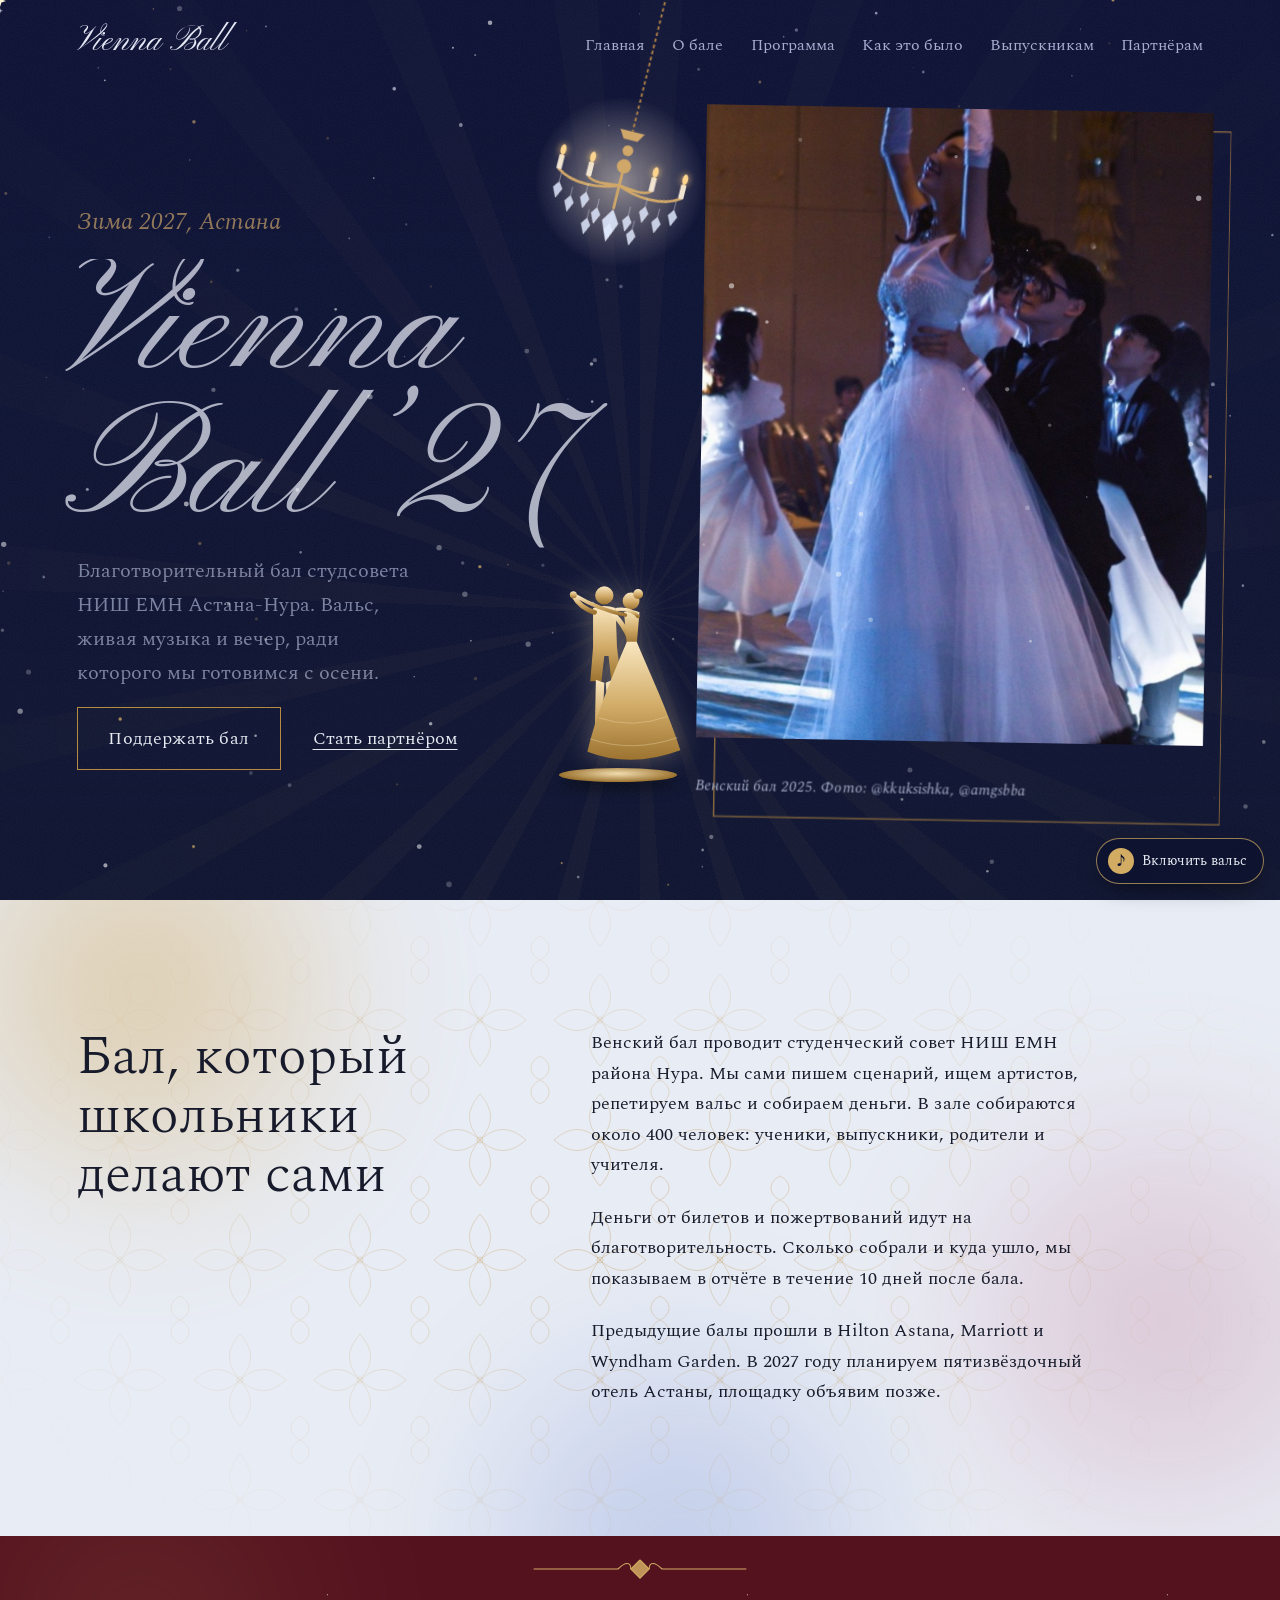
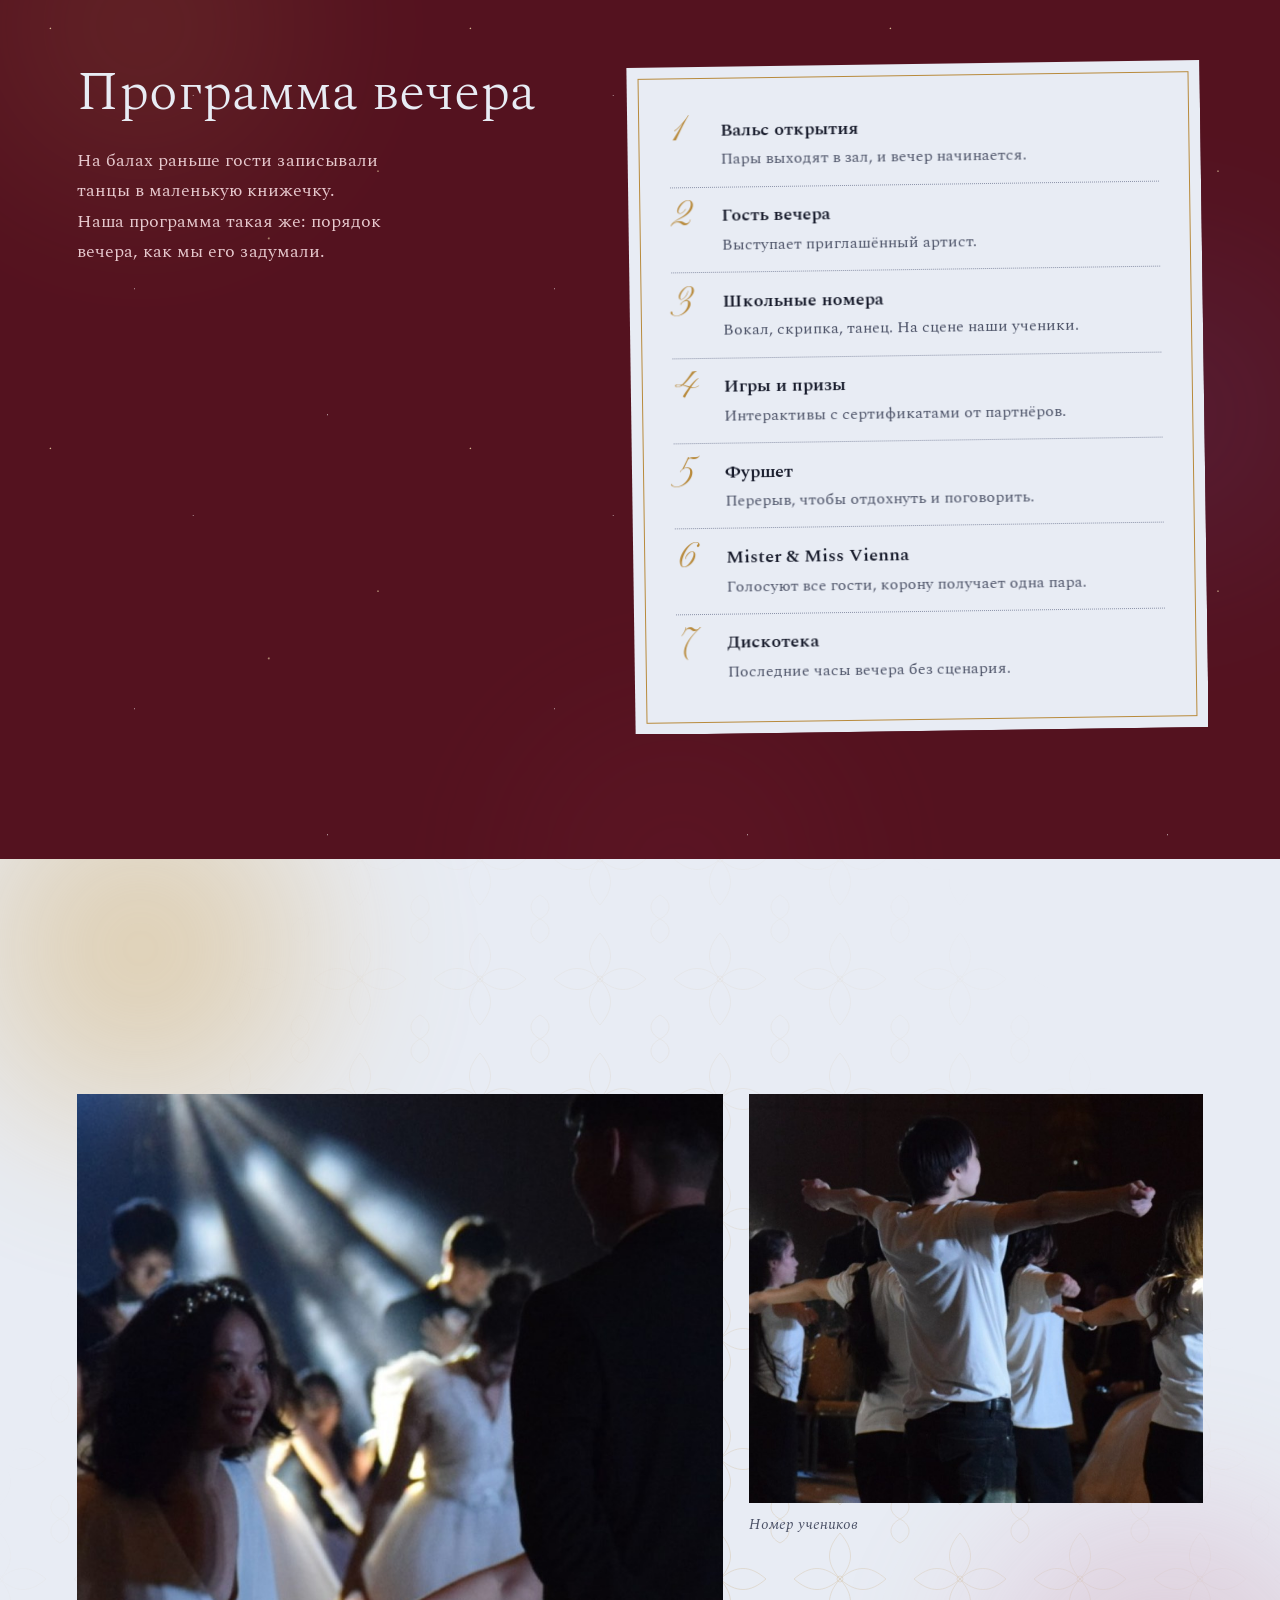
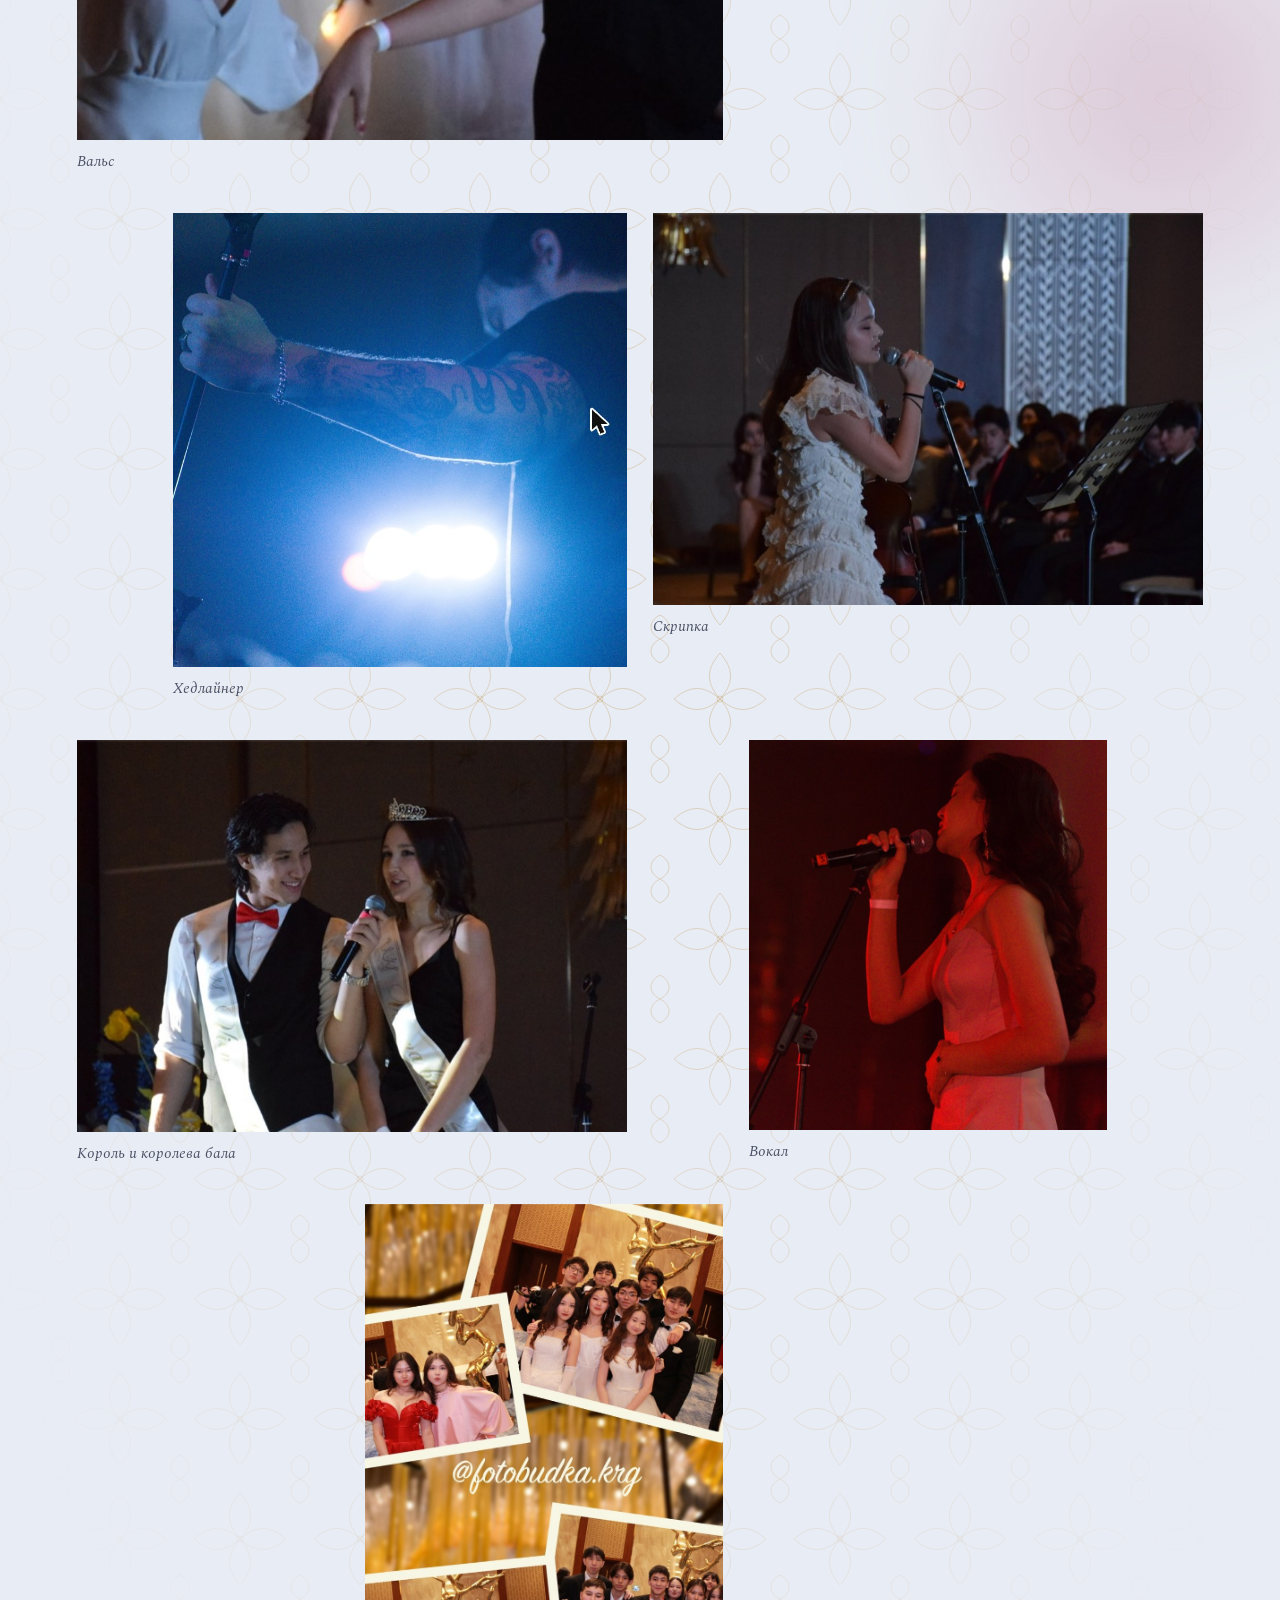
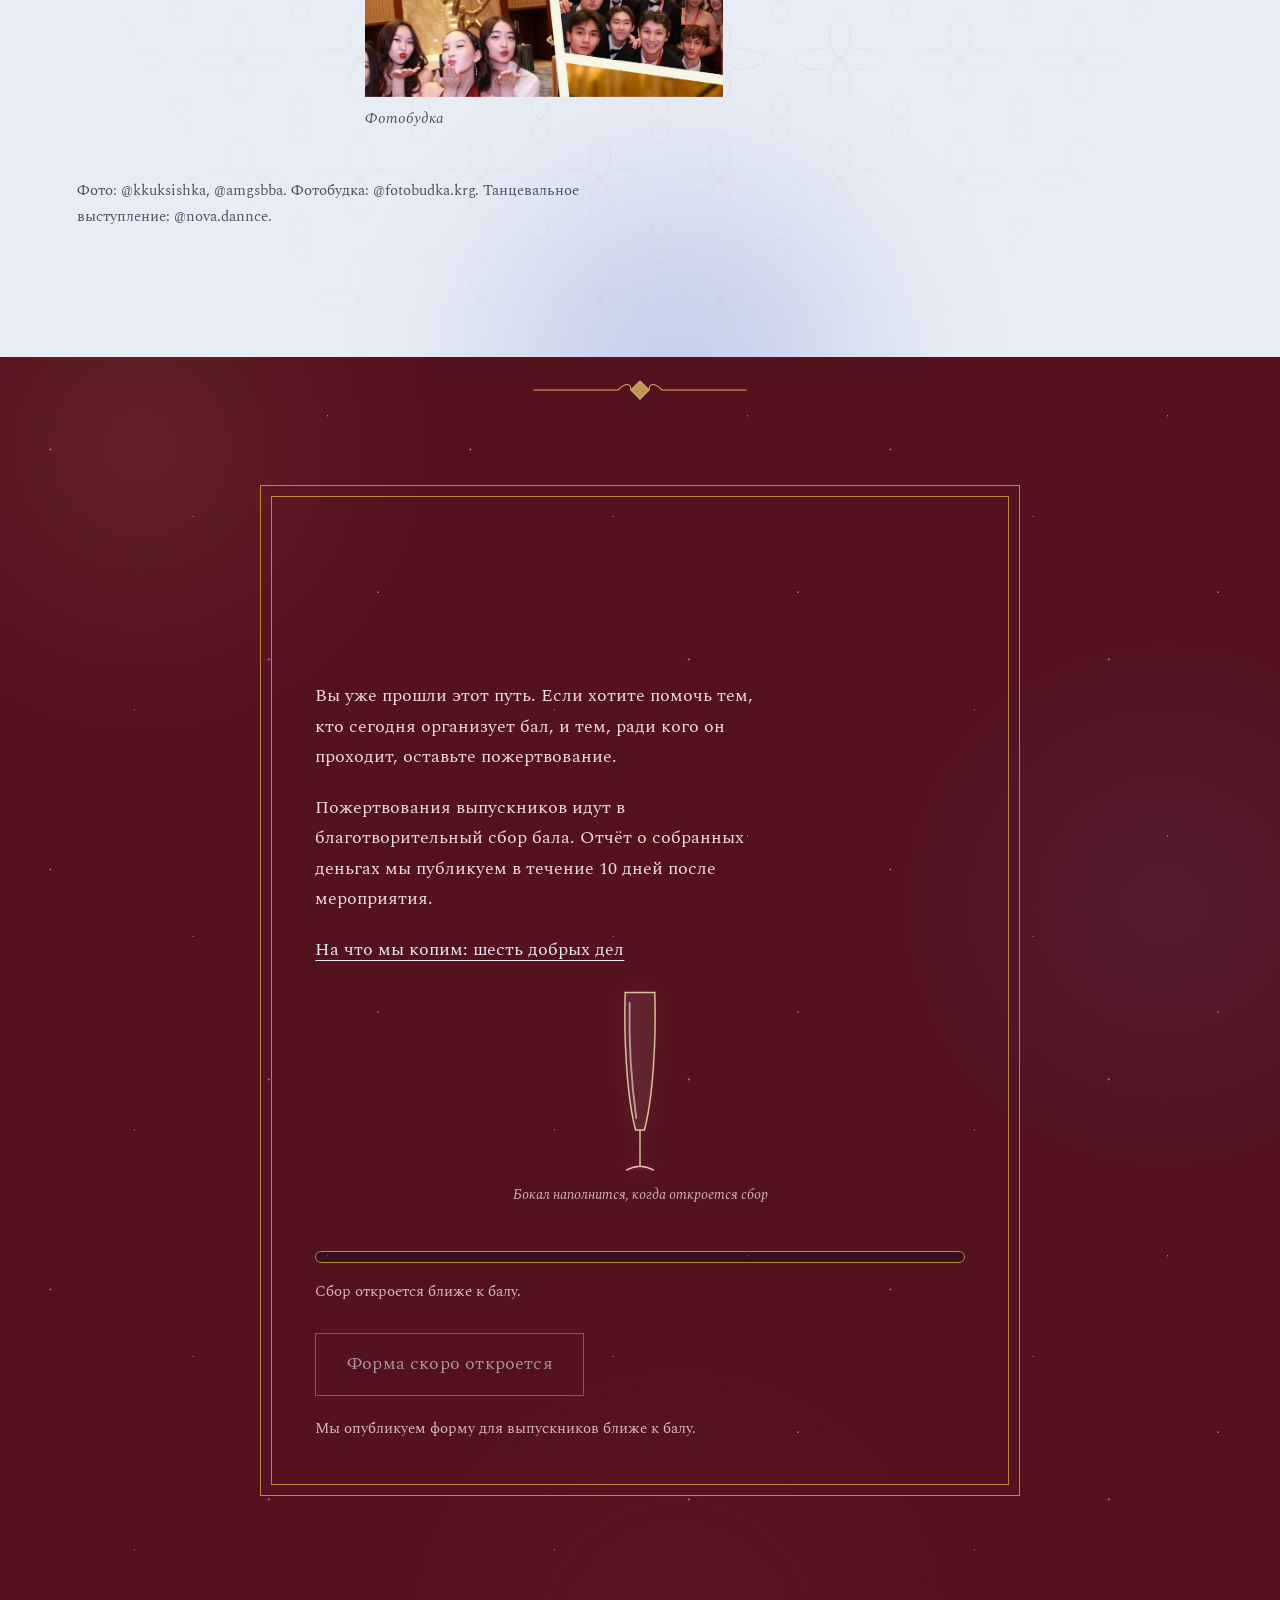
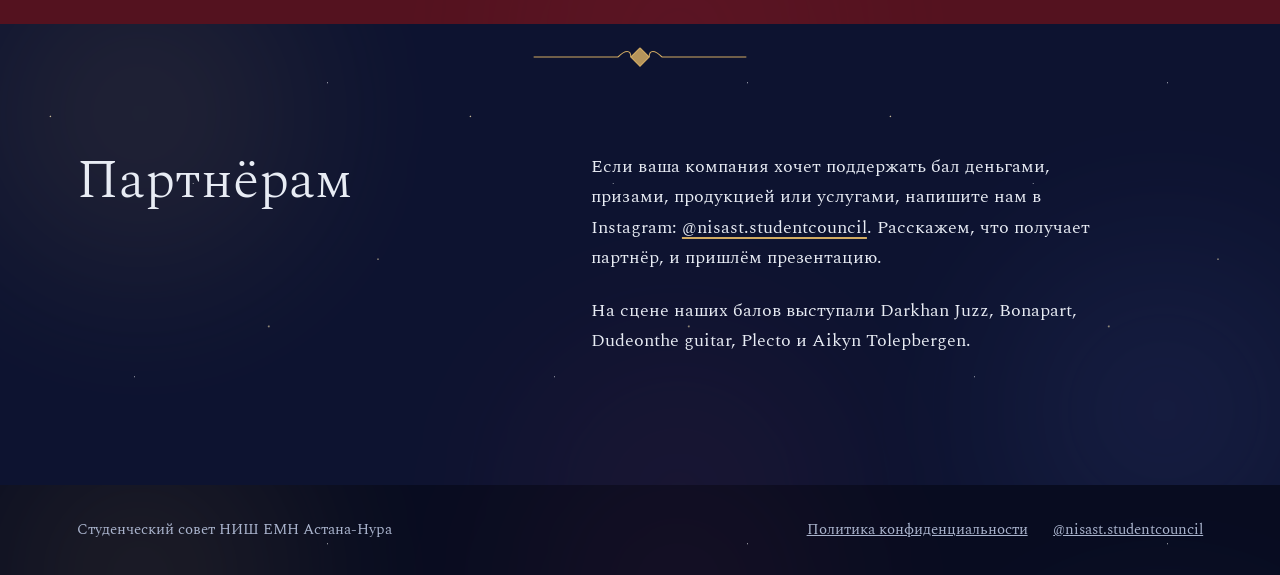
==== commit 42b76f21: "Первый экран двигается за мышкой и при прокрутке Co-Authored-By: Claude Opus 5.5 <noreply@anthropic." ====
--- a/alumni.html
+++ b/alumni.html
@@ -8,9 +8,9 @@
   <link rel="preconnect" href="https://fonts.googleapis.com">
   <link rel="preconnect" href="https://fonts.gstatic.com" crossorigin>
   <link href="https://fonts.googleapis.com/css2?family=Great+Vibes&family=Pinyon+Script&family=Spectral:ital,wght@0,300;0,400;0,600;1,300;1,400&display=swap" rel="stylesheet">
-  <link rel="stylesheet" href="style.css?v=10">
-  <link rel="stylesheet" href="magic.css?v=10">
-  <link rel="stylesheet" href="ball.css?v=10">
+  <link rel="stylesheet" href="style.css?v=11">
+  <link rel="stylesheet" href="magic.css?v=11">
+  <link rel="stylesheet" href="ball.css?v=11">
 </head>
 <body>
 
@@ -122,9 +122,9 @@
   <p class="foot-links"><a href="privacy.html">Политика конфиденциальности</a><a href="https://www.instagram.com/nisast.studentcouncil/" target="_blank" rel="noopener noreferrer">@nisast.studentcouncil</a></p>
 </footer>
 
-<script src="fairy.js?v=10"></script>
-<script src="script.js?v=10"></script>
-<script src="magic.js?v=10"></script>
-<script src="ball.js?v=10"></script>
+<script src="fairy.js?v=11"></script>
+<script src="script.js?v=11"></script>
+<script src="magic.js?v=11"></script>
+<script src="ball.js?v=11"></script>
 </body>
 </html>
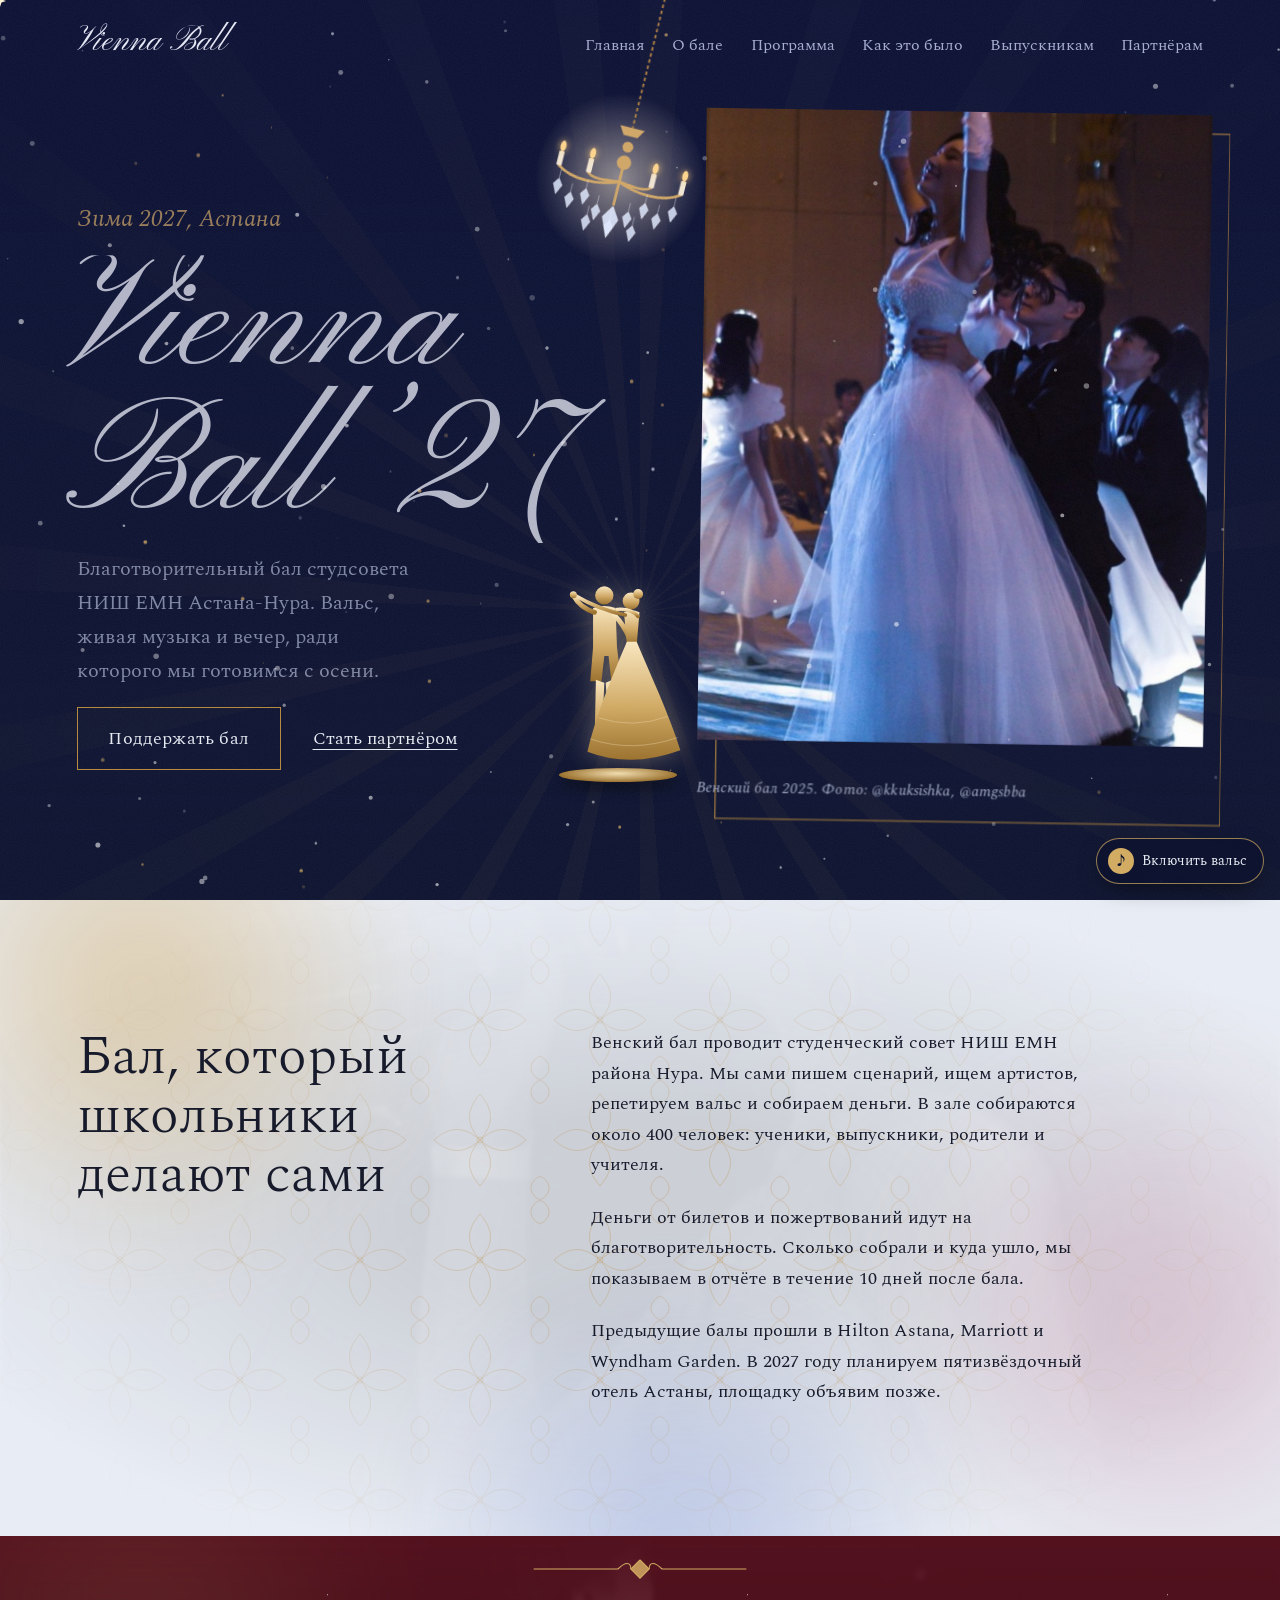
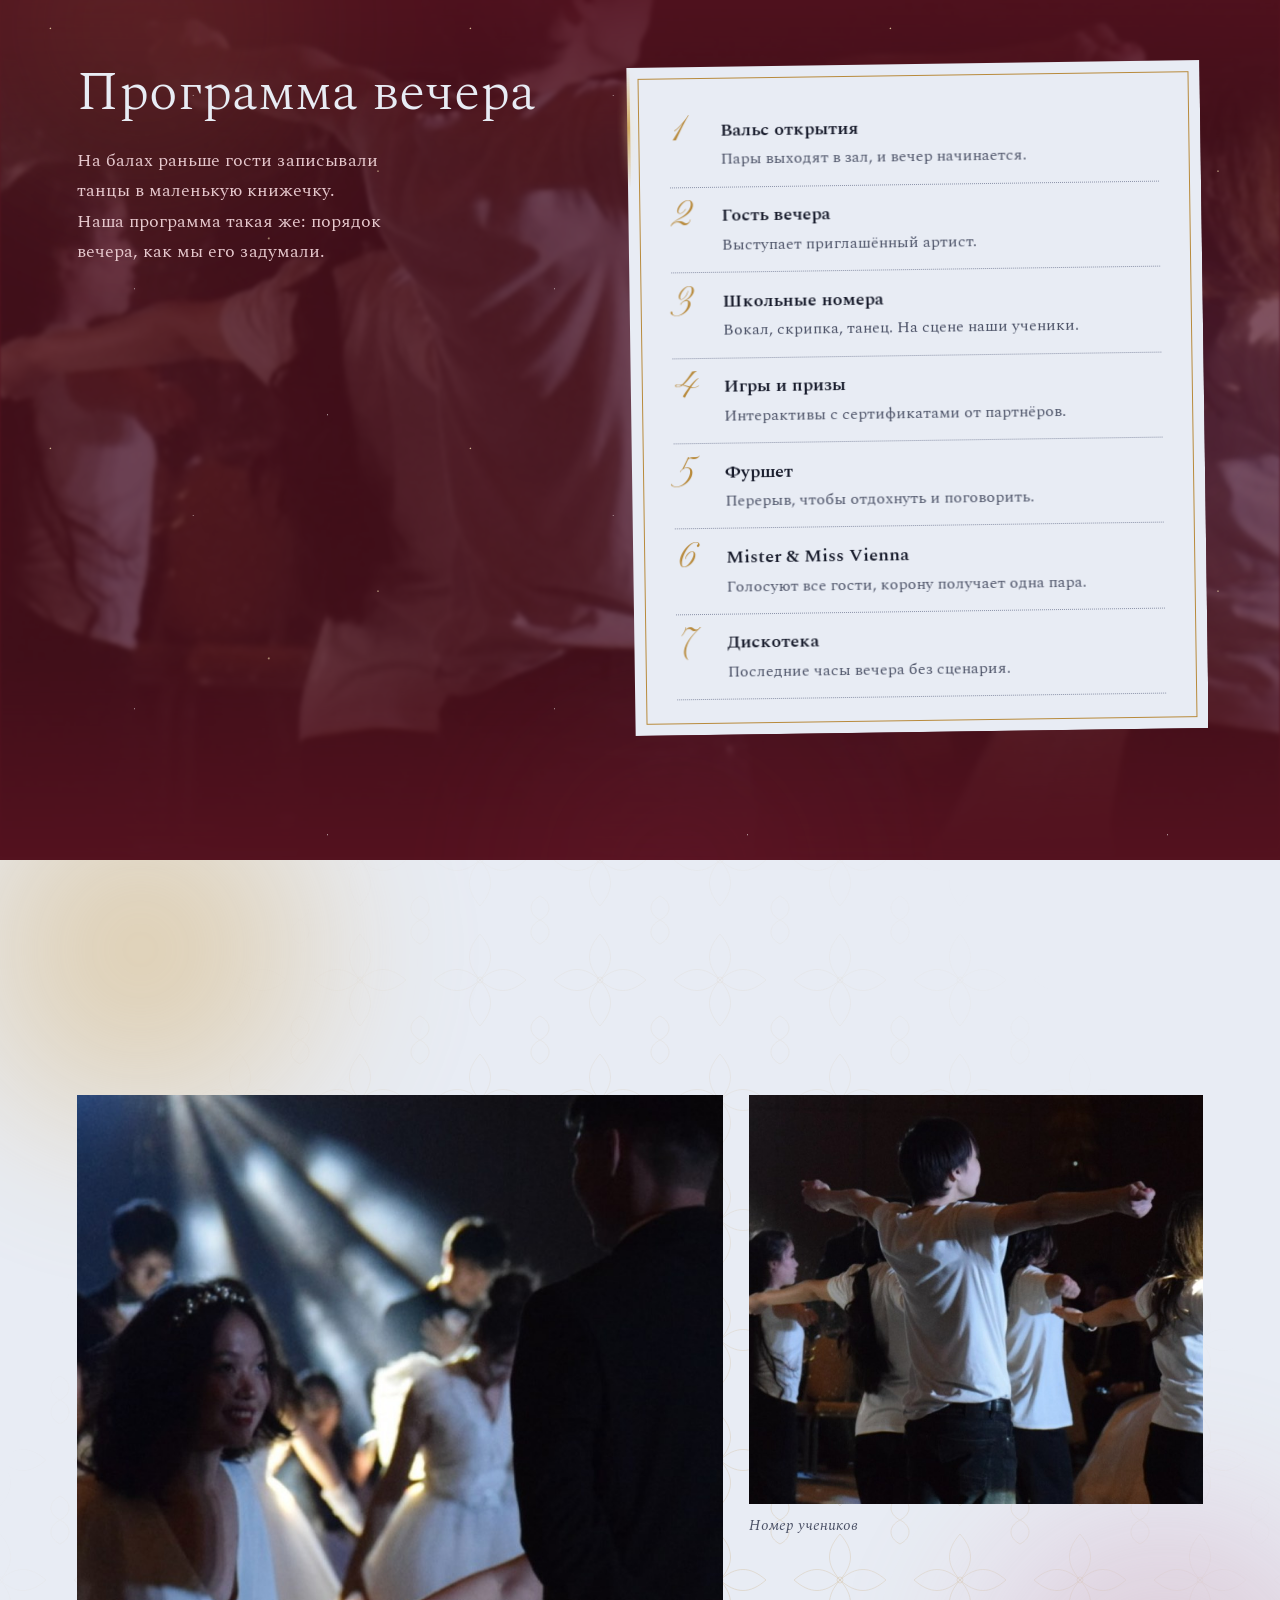
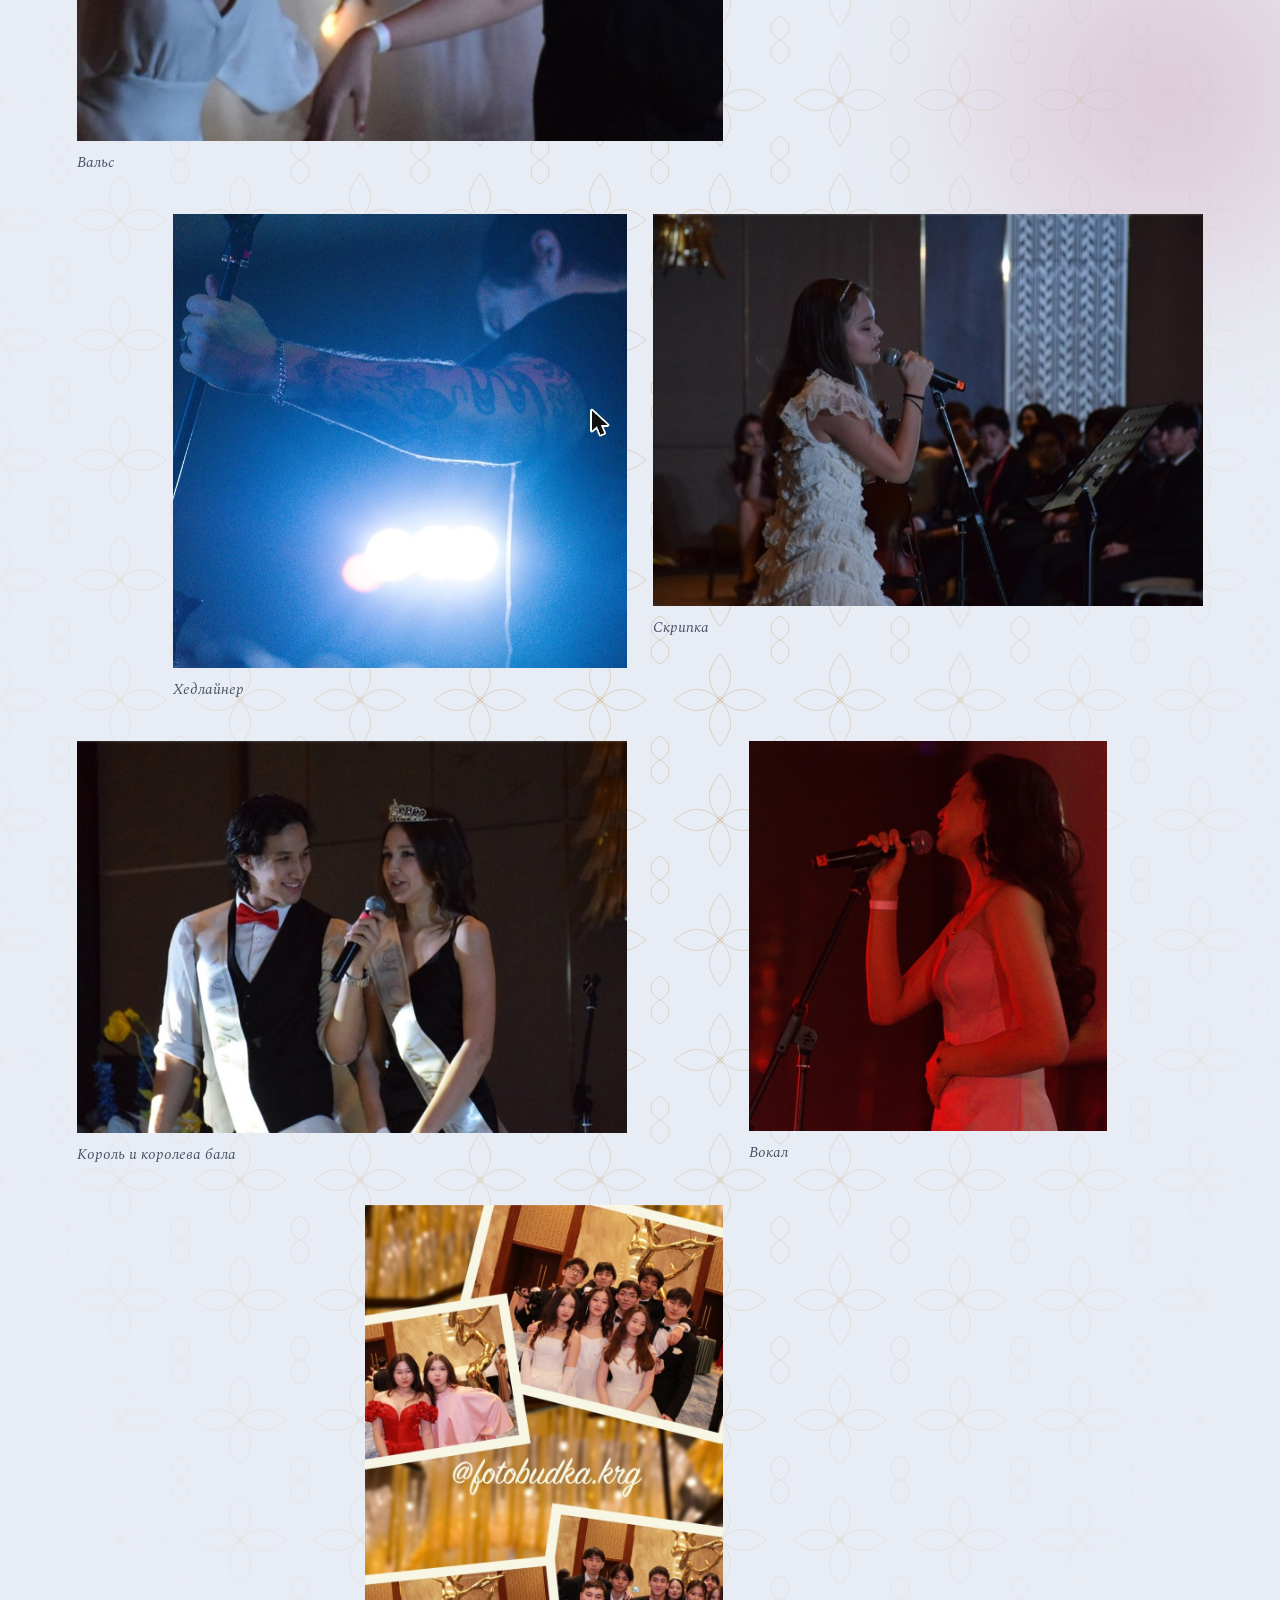
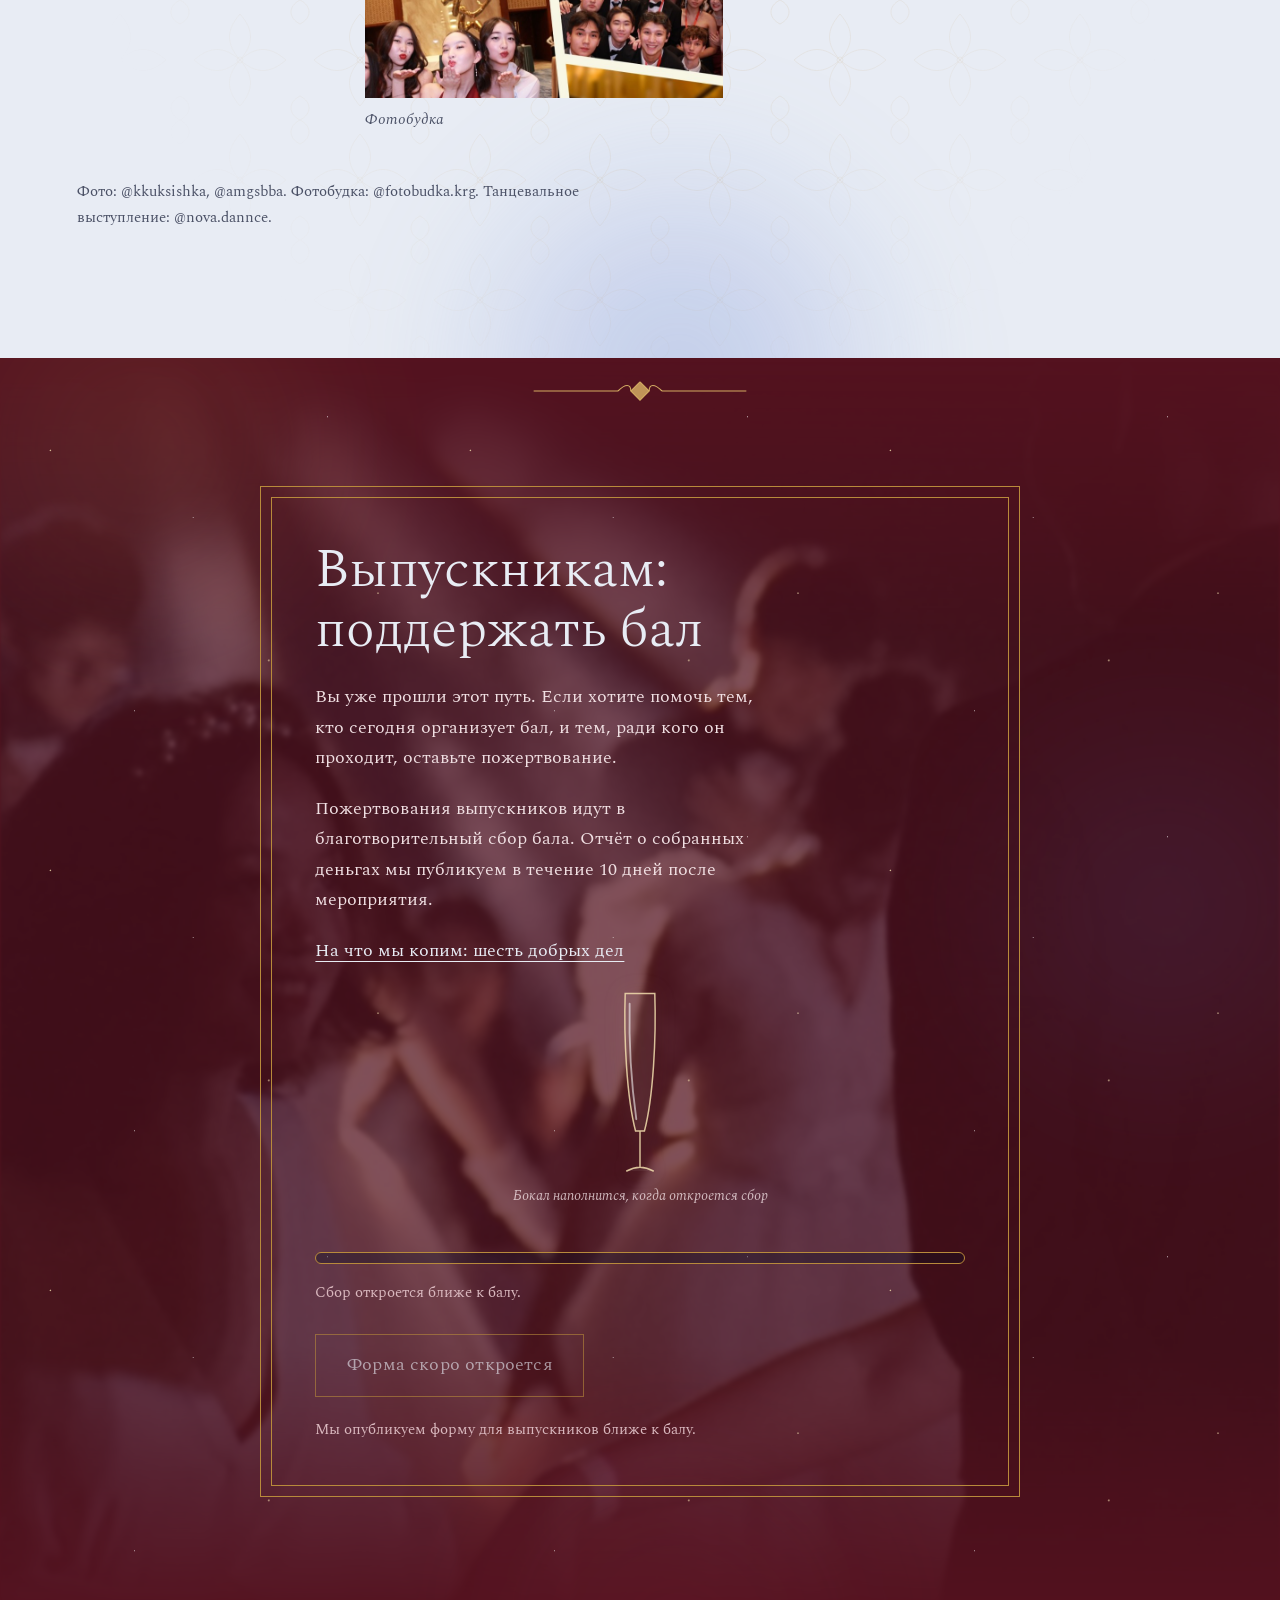
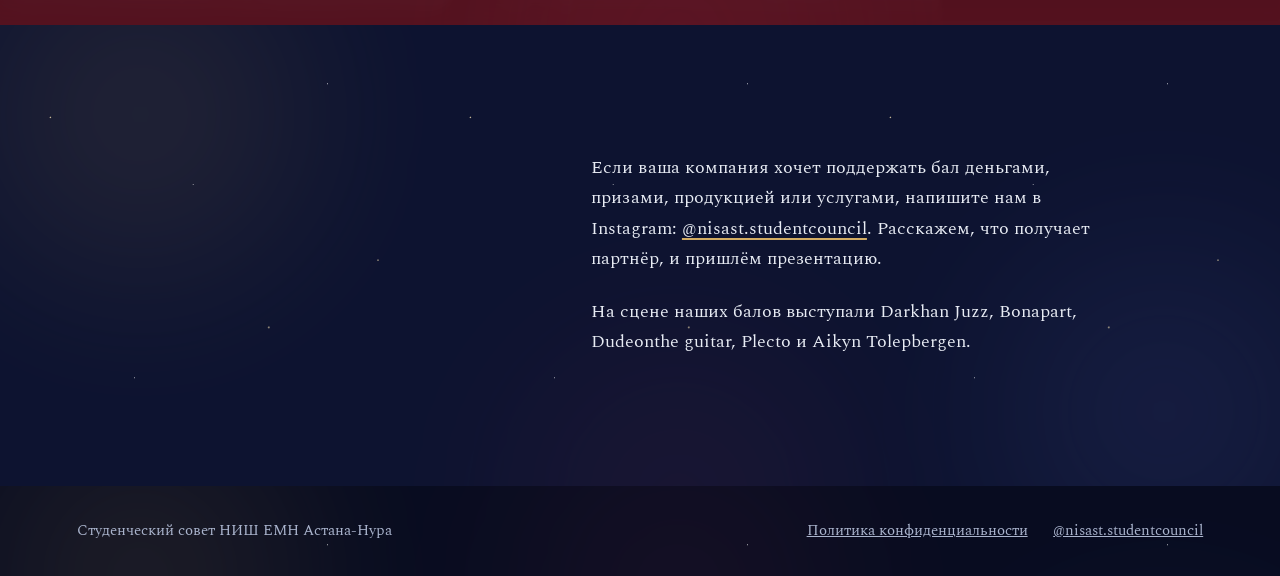
==== commit 839b75c1: "Фото бала в фоне разделов и новые анимации Co-Authored-By: Claude Opus 5.5 <noreply@anthropic.com>" ====
--- a/alumni.html
+++ b/alumni.html
@@ -8,9 +8,9 @@
   <link rel="preconnect" href="https://fonts.googleapis.com">
   <link rel="preconnect" href="https://fonts.gstatic.com" crossorigin>
   <link href="https://fonts.googleapis.com/css2?family=Great+Vibes&family=Pinyon+Script&family=Spectral:ital,wght@0,300;0,400;0,600;1,300;1,400&display=swap" rel="stylesheet">
-  <link rel="stylesheet" href="style.css?v=11">
-  <link rel="stylesheet" href="magic.css?v=11">
-  <link rel="stylesheet" href="ball.css?v=11">
+  <link rel="stylesheet" href="style.css?v=12">
+  <link rel="stylesheet" href="magic.css?v=12">
+  <link rel="stylesheet" href="ball.css?v=12">
 </head>
 <body>
 
@@ -122,9 +122,9 @@
   <p class="foot-links"><a href="privacy.html">Политика конфиденциальности</a><a href="https://www.instagram.com/nisast.studentcouncil/" target="_blank" rel="noopener noreferrer">@nisast.studentcouncil</a></p>
 </footer>
 
-<script src="fairy.js?v=11"></script>
-<script src="script.js?v=11"></script>
-<script src="magic.js?v=11"></script>
-<script src="ball.js?v=11"></script>
+<script src="fairy.js?v=12"></script>
+<script src="script.js?v=12"></script>
+<script src="magic.js?v=12"></script>
+<script src="ball.js?v=12"></script>
 </body>
 </html>
--- a/ball.css
+++ b/ball.css
@@ -407,3 +407,181 @@
   .wish { opacity: 1; transform: none; transition: none; }
   .wish::before { animation: none; }
 }
+
+/* ================= фото в фоне разделов ================= */
+.has-bgphoto { position: relative; isolation: isolate; overflow: hidden; }
+.has-bgphoto > .bgphoto {
+  position: absolute !important;
+  inset: 0;
+  z-index: -2 !important;
+  overflow: hidden;
+  pointer-events: none;
+  opacity: 0;
+  transition: opacity 2.2s ease;
+  -webkit-mask-image: linear-gradient(180deg, transparent, #000 22%, #000 78%, transparent);
+  mask-image: linear-gradient(180deg, transparent, #000 22%, #000 78%, transparent);
+}
+.bgphoto img {
+  position: absolute;
+  inset: -90px 0;
+  width: 100%;
+  height: calc(100% + 180px);
+  max-width: none;
+  object-fit: cover;
+  object-position: 50% 30%;
+  filter: blur(1.5px) saturate(0.7);
+  animation: kenburns 38s ease-in-out infinite alternate;
+}
+.bg-dark.in { opacity: 0.26; }
+.bg-dark img { mix-blend-mode: luminosity; }
+.bg-light.in { opacity: 0.12; }
+.bg-light img { filter: blur(2px) grayscale(1) sepia(0.5); }
+@keyframes kenburns { from { transform: scale(1.06) translateX(-1.5%); } to { transform: scale(1.18) translateX(1.5%); } }
+
+/* ================= комета на линии истории ================= */
+.comet {
+  position: absolute;
+  left: 50%;
+  top: 0;
+  width: 3px;
+  height: 90px;
+  margin-left: -1px;
+  pointer-events: none;
+  background: linear-gradient(180deg, transparent, #f3dfae 80%, #fff);
+  border-radius: 2px;
+  filter: drop-shadow(0 0 6px #f3dfae);
+  animation: comet 5.5s cubic-bezier(0.5, 0, 0.5, 1) infinite;
+}
+@keyframes comet { 0% { top: -90px; opacity: 0; } 10% { opacity: 1; } 90% { opacity: 1; } 100% { top: 100%; opacity: 0; } }
+@media (max-width: 900px) { .comet { left: 6px; } }
+
+/* ================= вспышки камер у сцены ================= */
+.flash {
+  position: absolute;
+  z-index: 3;
+  width: 140px;
+  height: 140px;
+  margin: -70px 0 0 -70px;
+  pointer-events: none;
+  border-radius: 50%;
+  background: radial-gradient(circle, rgba(255, 255, 255, 0.9) 0 4%, rgba(255, 250, 235, 0.35) 12%, transparent 60%);
+  animation: flash 0.65s ease-out both;
+}
+.flash::before, .flash::after {
+  content: "";
+  position: absolute;
+  left: 50%;
+  top: 50%;
+  width: 120px;
+  height: 2px;
+  margin: -1px 0 0 -60px;
+  background: linear-gradient(90deg, transparent, rgba(255, 255, 255, 0.85), transparent);
+}
+.flash::after { transform: rotate(90deg); }
+@keyframes flash { 0% { transform: scale(0.2); opacity: 0; } 15% { transform: scale(1); opacity: 1; } 100% { transform: scale(1.3); opacity: 0; } }
+
+/* ================= бегущая строка партнёров ================= */
+.sr-only { position: absolute; width: 1px; height: 1px; overflow: hidden; clip: rect(0 0 0 0); white-space: nowrap; }
+.past.marquee { display: grid; gap: 0.9rem; max-width: none; overflow: hidden; }
+.past-label { font-style: italic; opacity: 0.8; }
+.marq {
+  display: block;
+  overflow: hidden;
+  -webkit-mask-image: linear-gradient(90deg, transparent, #000 10%, #000 90%, transparent);
+  mask-image: linear-gradient(90deg, transparent, #000 10%, #000 90%, transparent);
+}
+.marq-track { display: inline-flex; align-items: center; gap: 1.6rem; white-space: nowrap; animation: marq 26s linear infinite; padding: 0.4rem 0; }
+.marq-track span { font-family: "Pinyon Script", "Great Vibes", cursive; font-size: 1.9rem; color: #f3dfae; }
+.marq-track b { color: #b88a3b; font-weight: 400; font-size: 0.9rem; }
+.marq:hover .marq-track { animation-play-state: paused; }
+@keyframes marq { to { transform: translateX(-50%); } }
+
+/* ================= печать на билете ================= */
+.t-main { position: relative; }
+.stamp {
+  position: absolute;
+  right: 8%;
+  top: 14%;
+  z-index: 3;
+  display: grid;
+  place-items: center;
+  width: 96px;
+  height: 96px;
+  border: 3px double rgba(140, 28, 46, 0.75);
+  border-radius: 50%;
+  color: rgba(140, 28, 46, 0.8);
+  text-align: center;
+  pointer-events: none;
+  opacity: 0;
+  transform: scale(2.6) rotate(-40deg);
+  mix-blend-mode: multiply;
+}
+.stamp b { font-size: 1.15rem; letter-spacing: 0.04em; line-height: 1; }
+.stamp i { font-family: "Pinyon Script", cursive; font-style: normal; font-size: 0.95rem; margin-top: -1.6rem; }
+.stamp.down { animation: stamp 0.55s cubic-bezier(0.5, 0, 0.6, 1.6) both; }
+@keyframes stamp { 0% { opacity: 0; transform: scale(2.6) rotate(-40deg); } 70% { opacity: 0.95; transform: scale(0.92) rotate(-14deg); } 100% { opacity: 0.85; transform: scale(1) rotate(-14deg); } }
+
+/* ================= небесные фонарики ================= */
+.has-aura > .lanterns { position: absolute !important; inset: 0; z-index: -1 !important; pointer-events: none; overflow: hidden; }
+.lanterns i {
+  --s: 1;
+  position: absolute;
+  bottom: -60px;
+  width: calc(16px * var(--s));
+  height: calc(22px * var(--s));
+  border-radius: 40% 40% 30% 30%;
+  background: radial-gradient(ellipse at 50% 70%, #fff1c4, #f0a94b 55%, #b8551f);
+  box-shadow: 0 0 calc(18px * var(--s)) rgba(255, 190, 100, 0.7);
+  opacity: 0;
+  animation-name: lantern;
+  animation-timing-function: linear;
+  animation-iteration-count: infinite;
+}
+@keyframes lantern {
+  0% { transform: translate(0, 0) rotate(-3deg); opacity: 0; }
+  10% { opacity: 0.85; }
+  50% { transform: translate(24px, -55vh) rotate(4deg); }
+  90% { opacity: 0.7; }
+  100% { transform: translate(-10px, -115vh) rotate(-2deg); opacity: 0; }
+}
+.aura-light > .lanterns i { box-shadow: 0 0 calc(14px * var(--s)) rgba(240, 150, 60, 0.6); }
+
+/* ================= программа: золотая нить по пунктам ================= */
+.dance-card { position: relative; }
+.nib {
+  position: absolute;
+  left: 0;
+  top: 0;
+  width: 3px;
+  height: 18%;
+  background: linear-gradient(180deg, transparent, #d3ac63, transparent);
+  filter: drop-shadow(0 0 5px #f3dfae);
+  animation: nib 6s ease-in-out infinite;
+  pointer-events: none;
+}
+@keyframes nib { 0% { top: 0; } 50% { top: 82%; } 100% { top: 0; } }
+
+/* ================= блик по фото ================= */
+.glossy { position: relative; overflow: hidden; }
+.glossy::after {
+  content: "";
+  position: absolute;
+  inset: 0;
+  pointer-events: none;
+  background: linear-gradient(110deg, transparent 35%, rgba(255, 248, 225, 0.35) 50%, transparent 65%);
+  transform: translateX(-120%);
+  animation: gloss 7s ease-in-out infinite;
+}
+.track .glossy:nth-child(3n)::after, .collage .glossy:nth-child(3n)::after { animation-delay: 2.3s; }
+.track .glossy:nth-child(3n+1)::after, .collage .glossy:nth-child(3n+1)::after { animation-delay: 4.6s; }
+@keyframes gloss { 0%, 75% { transform: translateX(-120%); } 95%, 100% { transform: translateX(120%); } }
+
+@media (prefers-reduced-motion: reduce) {
+  .bgphoto img, .marq-track, .glossy::after, .nib, .comet { animation: none; }
+  .bgphoto { transition: none; }
+  .stamp { opacity: 0.85; transform: rotate(-14deg); }
+}
+.has-bgphoto > .bgphoto.bg-light {
+  -webkit-mask-image: radial-gradient(ellipse 60% 55% at 50% 50%, #000 30%, transparent 100%);
+  mask-image: radial-gradient(ellipse 60% 55% at 50% 50%, #000 30%, transparent 100%);
+}
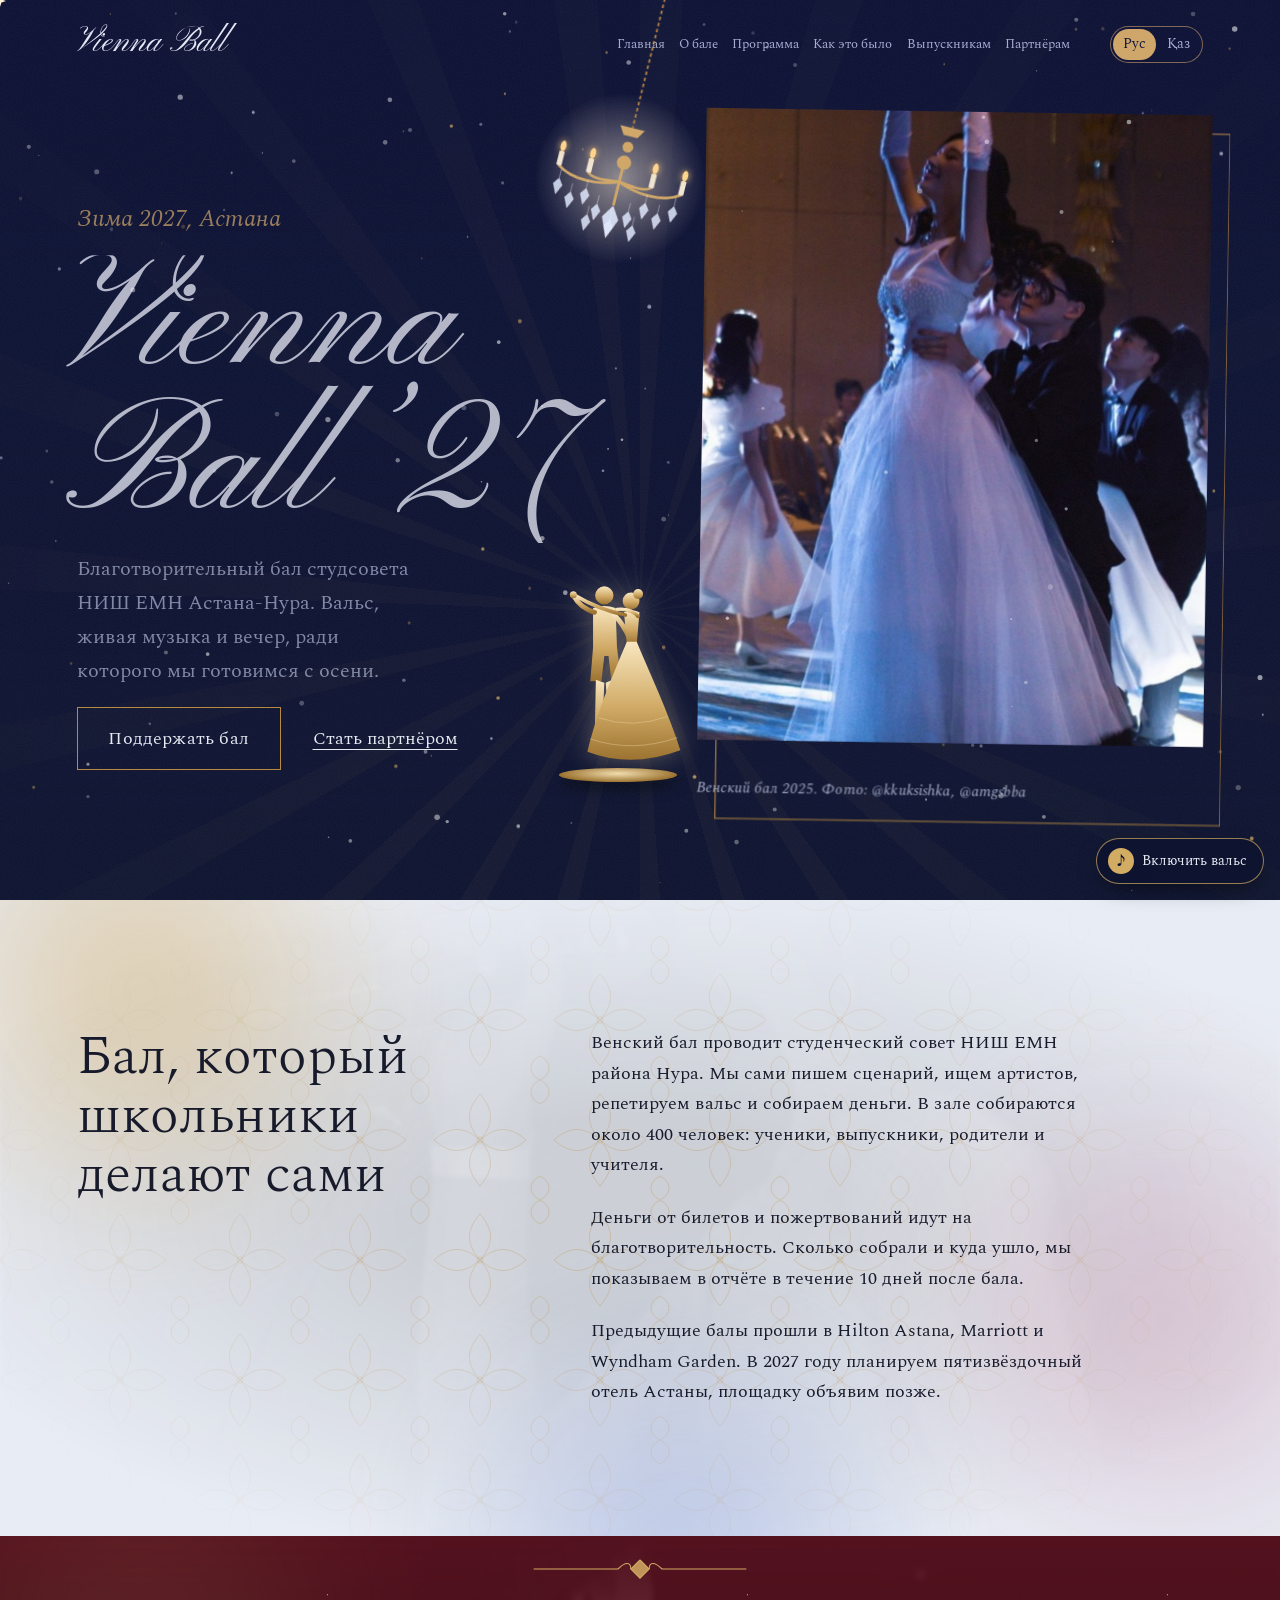
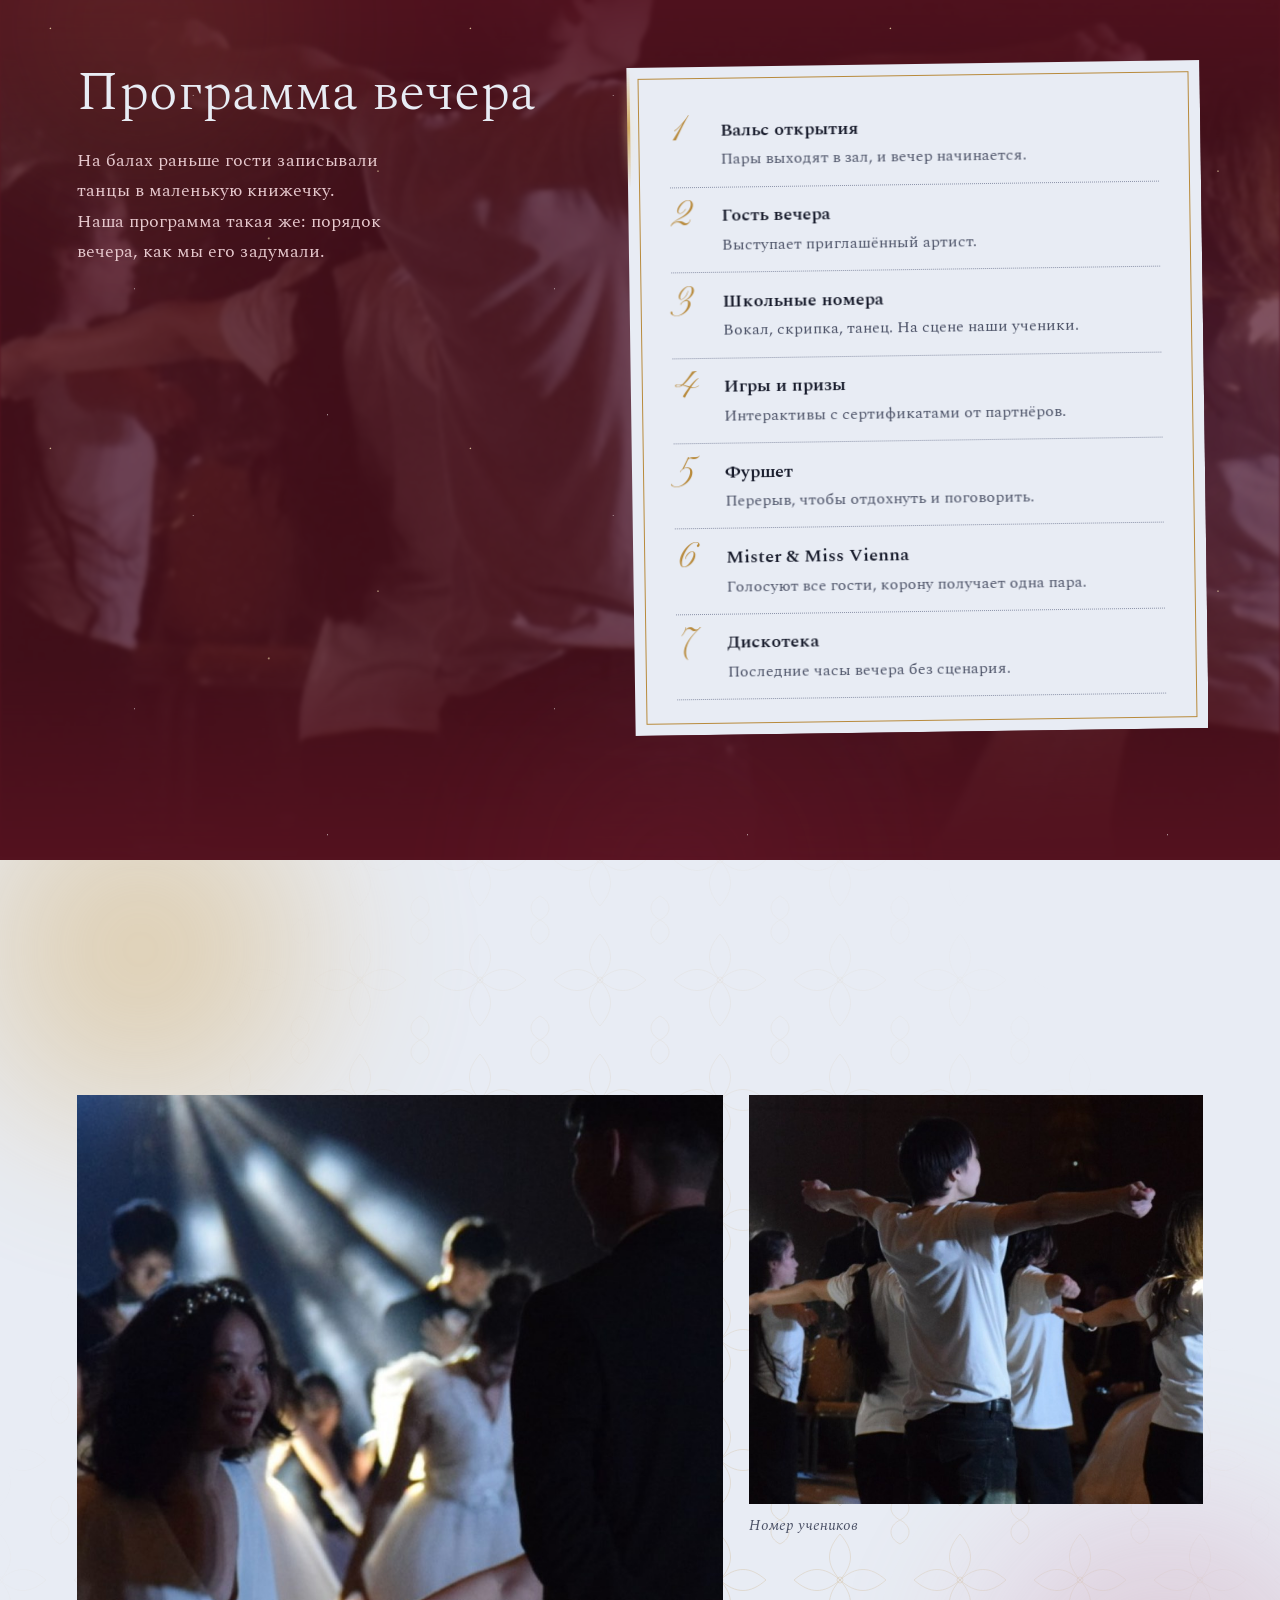
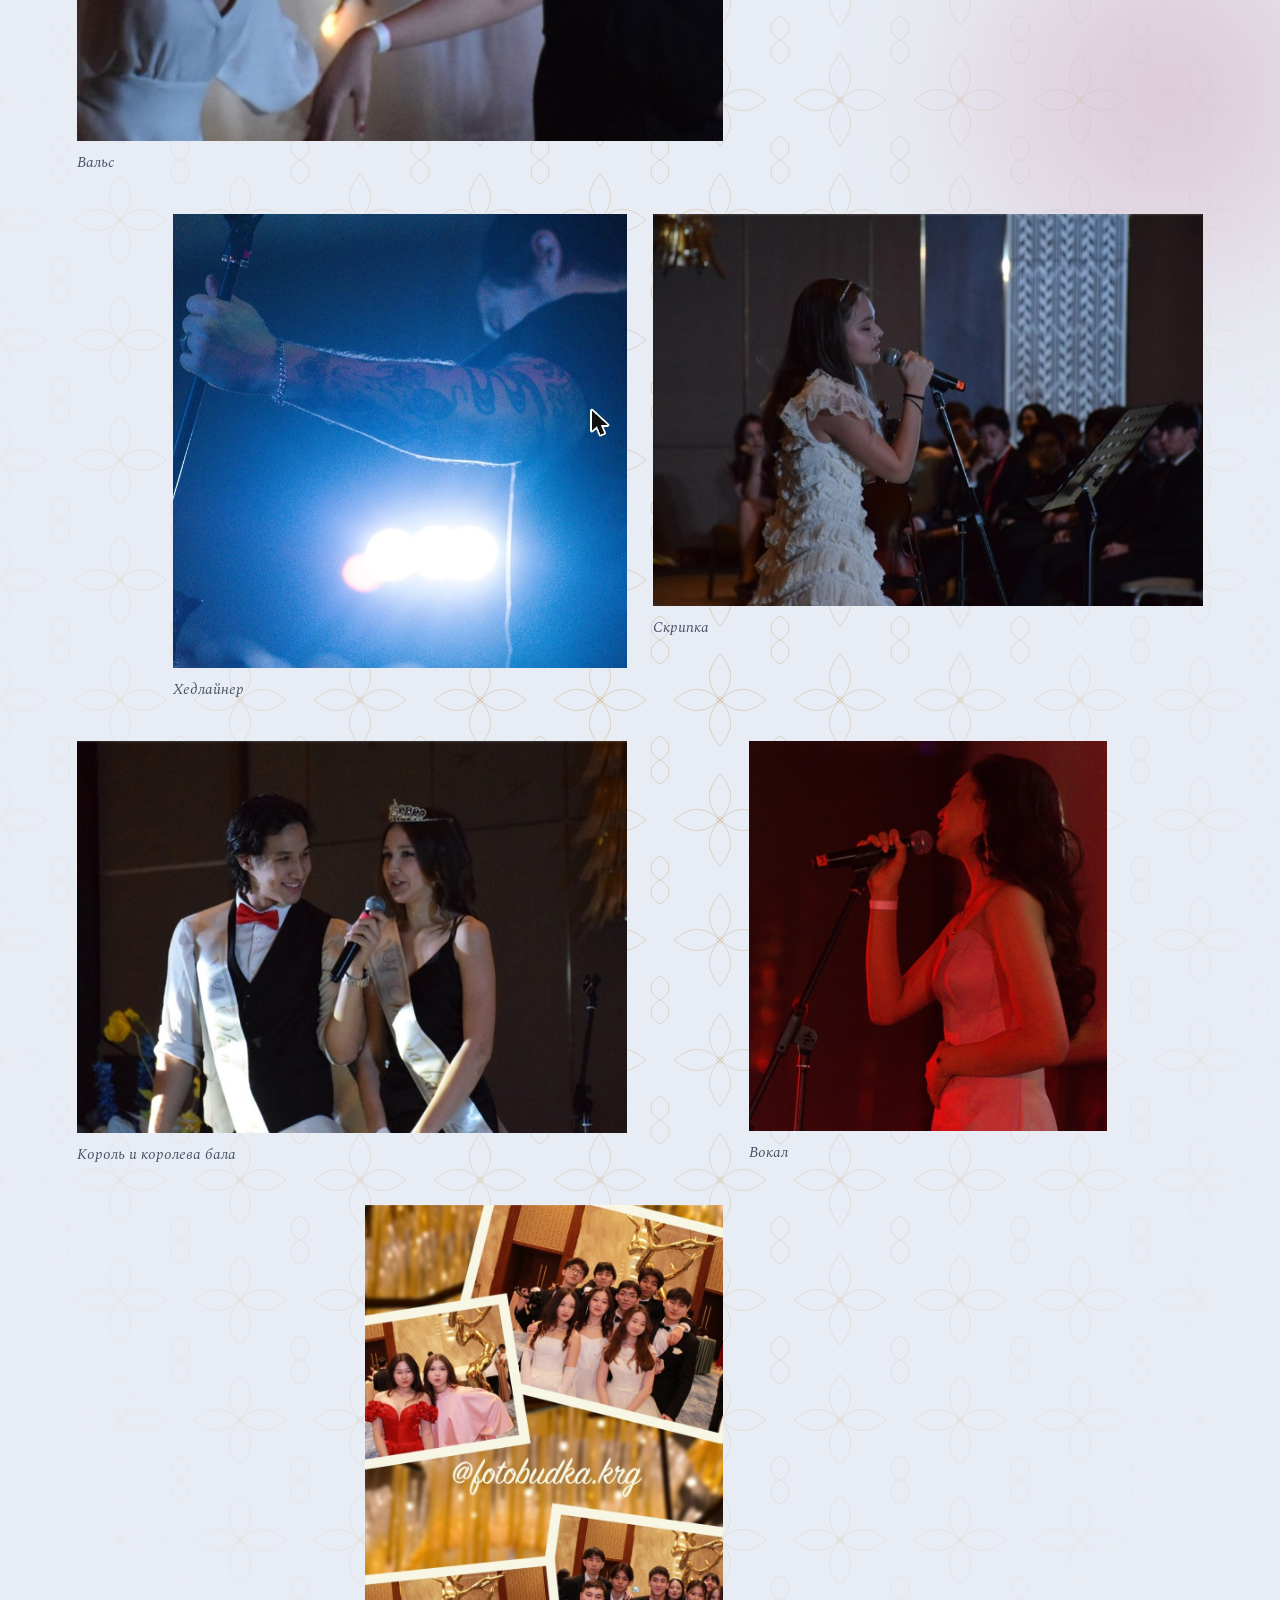
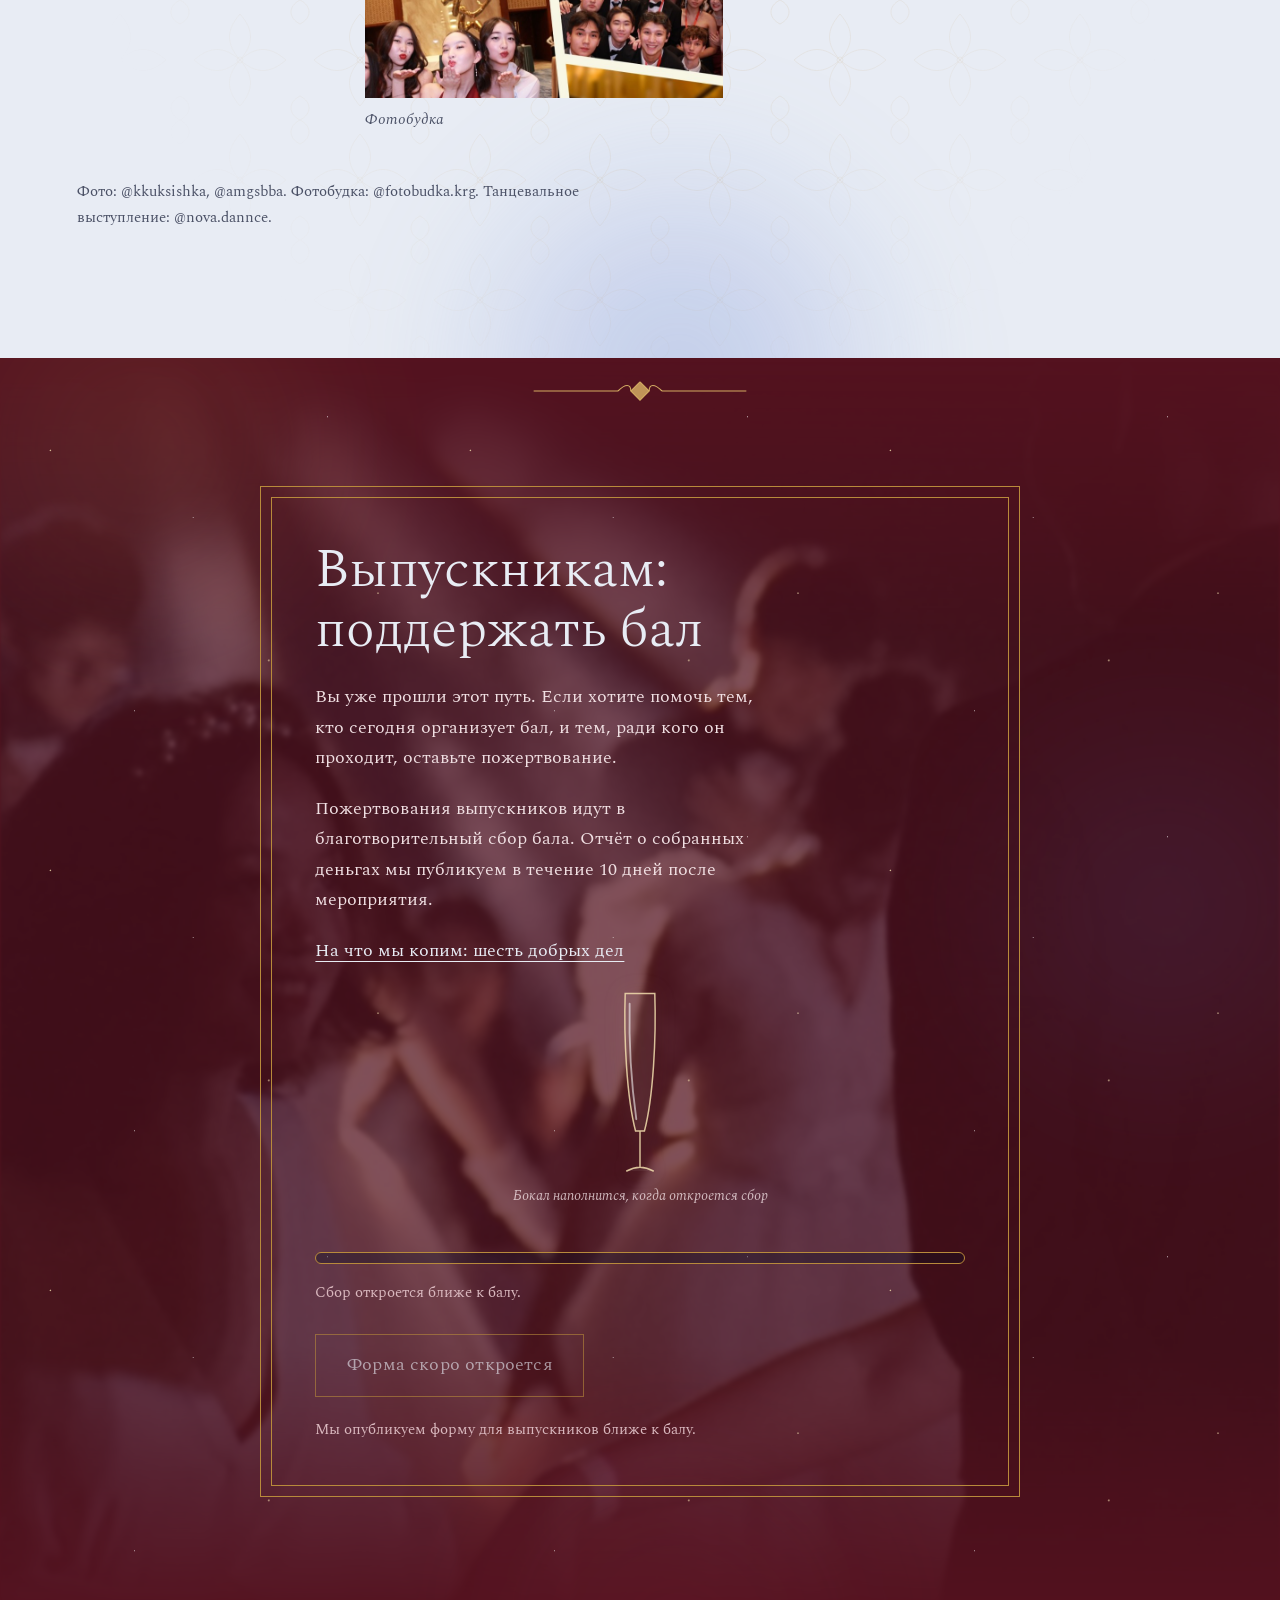
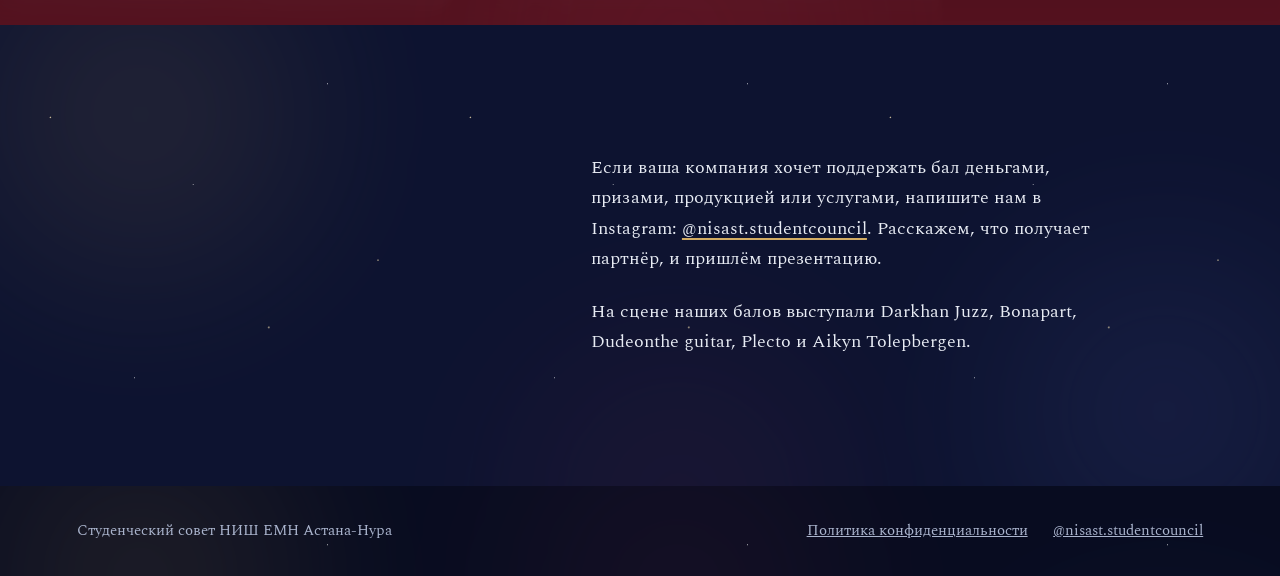
==== commit 62cd40a2: "Казахская версия, вопросы и ответы, превью ссылки и значок сайта, плеер для своей мелодии Co-Authore" ====
--- a/alumni.html
+++ b/alumni.html
@@ -4,13 +4,28 @@
   <meta charset="utf-8">
   <meta name="viewport" content="width=device-width, initial-scale=1">
   <title>Vienna Ball для выпускников</title>
+  <link rel="icon" href="img/favicon.svg" type="image/svg+xml">
+  <link rel="icon" href="img/favicon-32.png" sizes="32x32" type="image/png">
+  <link rel="apple-touch-icon" href="img/icon-180.png">
+  <meta name="theme-color" content="#0d1330">
+  <meta property="og:type" content="website">
+  <meta property="og:site_name" content="Vienna Ball 2027">
+  <meta property="og:title" content="Vienna Ball 2027 для выпускников">
+  <meta property="og:description" content="Выпускники НИШ ЕМН Астана-Нура, поддержите благотворительный Венский бал 2027.">
+  <meta property="og:url" content="https://asstryvenn.github.io/vienna-ball-2027/alumni.html">
+  <meta property="og:image" content="https://asstryvenn.github.io/vienna-ball-2027/img/og.jpg">
+  <meta property="og:image:width" content="1200">
+  <meta property="og:image:height" content="630">
+  <meta property="og:locale" content="ru_RU">
+  <meta name="twitter:card" content="summary_large_image">
+  <meta name="twitter:image" content="https://asstryvenn.github.io/vienna-ball-2027/img/og.jpg">
   <meta name="description" content="Благотворительный Венский бал зимой 2027 в Астане. Бал студсовета НИШ ЕМН Астана-Нура. Выпускники могут поддержать бал пожертвованием.">
   <link rel="preconnect" href="https://fonts.googleapis.com">
   <link rel="preconnect" href="https://fonts.gstatic.com" crossorigin>
-  <link href="https://fonts.googleapis.com/css2?family=Great+Vibes&family=Pinyon+Script&family=Spectral:ital,wght@0,300;0,400;0,600;1,300;1,400&display=swap" rel="stylesheet">
-  <link rel="stylesheet" href="style.css?v=12">
-  <link rel="stylesheet" href="magic.css?v=12">
-  <link rel="stylesheet" href="ball.css?v=12">
+  <link href="https://fonts.googleapis.com/css2?family=Great+Vibes&family=Pinyon+Script&family=PT+Serif:ital,wght@0,400;0,700;1,400&family=Spectral:ital,wght@0,300;0,400;0,600;1,300;1,400&display=swap" rel="stylesheet">
+  <link rel="stylesheet" href="style.css?v=13">
+  <link rel="stylesheet" href="magic.css?v=13">
+  <link rel="stylesheet" href="ball.css?v=13">
 </head>
 <body>
 
@@ -122,9 +137,10 @@
   <p class="foot-links"><a href="privacy.html">Политика конфиденциальности</a><a href="https://www.instagram.com/nisast.studentcouncil/" target="_blank" rel="noopener noreferrer">@nisast.studentcouncil</a></p>
 </footer>
 
-<script src="fairy.js?v=12"></script>
-<script src="script.js?v=12"></script>
-<script src="magic.js?v=12"></script>
-<script src="ball.js?v=12"></script>
+<script src="fairy.js?v=13"></script>
+<script src="script.js?v=13"></script>
+<script src="magic.js?v=13"></script>
+<script src="ball.js?v=13"></script>
+<script src="i18n.js?v=13"></script>
 </body>
 </html>
--- a/ball.css
+++ b/ball.css
@@ -585,3 +585,107 @@
   -webkit-mask-image: radial-gradient(ellipse 60% 55% at 50% 50%, #000 30%, transparent 100%);
   mask-image: radial-gradient(ellipse 60% 55% at 50% 50%, #000 30%, transparent 100%);
 }
+
+/* ================= Вопросы и ответы ================= */
+.faq-head { max-width: 46rem; margin: 0 auto 2.6rem; text-align: center; display: grid; gap: 1rem; }
+.faq-head p { margin: 0; color: var(--mist, #aab4cd); font-style: italic; }
+.faq-list { max-width: 50rem; margin: 0 auto; display: grid; gap: 0.9rem; }
+.qa {
+  position: relative;
+  border: 1px solid rgba(184, 138, 59, 0.45);
+  background: rgba(13, 19, 48, 0.55);
+  -webkit-backdrop-filter: blur(6px);
+  backdrop-filter: blur(6px);
+  transition: border-color 0.4s, background-color 0.4s, transform 0.4s;
+}
+.qa:hover { border-color: #d3ac63; transform: translateX(4px); }
+.qa[open] { background: rgba(13, 19, 48, 0.8); border-color: #d3ac63; }
+.qa summary {
+  list-style: none;
+  cursor: pointer;
+  display: flex;
+  align-items: center;
+  gap: 1rem;
+  padding: 1.15rem 1.4rem;
+  font-size: 1.12rem;
+  color: #e8ecf4;
+}
+.qa summary::-webkit-details-marker { display: none; }
+.qa summary::before {
+  content: "";
+  flex: none;
+  width: 12px;
+  height: 12px;
+  background: #d3ac63;
+  clip-path: polygon(50% 0, 62% 38%, 100% 50%, 62% 62%, 50% 100%, 38% 62%, 0 50%, 38% 38%);
+  transition: transform 0.6s cubic-bezier(0.3, 1.6, 0.5, 1), filter 0.4s;
+}
+.qa[open] summary::before { transform: rotate(180deg) scale(1.4); filter: drop-shadow(0 0 5px #f3dfae); }
+.qa summary::after {
+  content: "+";
+  margin-left: auto;
+  flex: none;
+  font-size: 1.5rem;
+  line-height: 1;
+  color: #d3ac63;
+  transition: transform 0.4s;
+}
+.qa[open] summary::after { transform: rotate(45deg); }
+.qa summary:focus-visible { outline: 2px solid #f3dfae; outline-offset: -2px; }
+.qa-a { padding: 0 1.4rem 1.3rem 3.3rem; color: #c9d0e3; line-height: 1.7; }
+.qa-a p { margin: 0 0 0.7rem; }
+.qa-a p:last-child { margin: 0; }
+.qa-a a { color: #f3dfae; }
+.qa[open] .qa-a { animation: qaOpen 0.55s cubic-bezier(0.2, 0.8, 0.2, 1); }
+@keyframes qaOpen { from { opacity: 0; transform: translateY(-8px); clip-path: inset(0 0 100% 0); } to { opacity: 1; transform: none; clip-path: inset(0 0 0 0); } }
+.faq-list .qa { opacity: 0; transform: translateY(24px); }
+.faq-list.shown .qa { opacity: 1; transform: none; transition: opacity 0.7s, transform 0.8s cubic-bezier(0.2, 0.9, 0.3, 1.2), border-color 0.4s, background-color 0.4s; }
+.faq-list.shown .qa:nth-child(2) { transition-delay: 0.08s; }
+.faq-list.shown .qa:nth-child(3) { transition-delay: 0.16s; }
+.faq-list.shown .qa:nth-child(4) { transition-delay: 0.24s; }
+.faq-list.shown .qa:nth-child(5) { transition-delay: 0.32s; }
+.faq-list.shown .qa:nth-child(6) { transition-delay: 0.4s; }
+.faq-list.shown .qa:nth-child(7) { transition-delay: 0.48s; }
+.faq-list.shown .qa:nth-child(8) { transition-delay: 0.56s; }
+.faq-list.shown .qa:hover { transform: translateX(4px); transition-delay: 0s; }
+@media (max-width: 640px) {
+  .qa summary { padding: 1rem; font-size: 1rem; }
+  .qa-a { padding: 0 1rem 1.1rem 2.6rem; }
+}
+@media (prefers-reduced-motion: reduce) {
+  .faq-list .qa { opacity: 1; transform: none; }
+  .qa[open] .qa-a { animation: none; }
+}
+
+/* ================= переключатель языка ================= */
+.lang {
+  flex: none;
+  display: inline-flex;
+  padding: 2px;
+  margin-left: 1rem;
+  border: 1px solid rgba(211, 172, 99, 0.6);
+  border-radius: 999px;
+  background: rgba(13, 19, 48, 0.5);
+  cursor: pointer;
+  font: inherit;
+  font-size: 0.85rem;
+  align-self: center;
+}
+.lang span { padding: 0.25rem 0.65rem; border-radius: 999px; color: #aab4cd; transition: background-color 0.3s, color 0.3s; }
+.lang span.on { background: #d3ac63; color: #0d1330; }
+.lang:focus-visible { outline: 2px solid #f3dfae; outline-offset: 2px; }
+@media (max-width: 700px) { .lang { margin-left: 0; font-size: 0.78rem; } .lang span { padding: 0.2rem 0.5rem; } }
+
+/* казахские буквы: если в основном шрифте их нет, берём PT Serif */
+:root { --serif: "Spectral", "PT Serif", Georgia, "Times New Roman", serif; }
+html.lang-kk body { font-family: "Spectral", "PT Serif", Georgia, serif; }
+.faq { background: var(--midnight, #0d1330); color: var(--tulle, #e8ecf4); }
+body { font-family: "Spectral", "PT Serif", Georgia, "Times New Roman", serif; }
+@media (min-width: 701px) {
+  .bar, .top { flex-wrap: nowrap !important; align-items: center !important; }
+  .bar nav, .top nav { gap: 0.3rem 1.15rem !important; margin-left: auto; }
+}
+.mark { white-space: nowrap; }
+@media (min-width: 701px) {
+  .bar nav, .top nav { flex-wrap: nowrap !important; white-space: nowrap; font-size: clamp(0.78rem, 1.05vw, 0.98rem) !important; gap: 0.3rem clamp(0.6rem, 1.1vw, 1.15rem) !important; }
+}
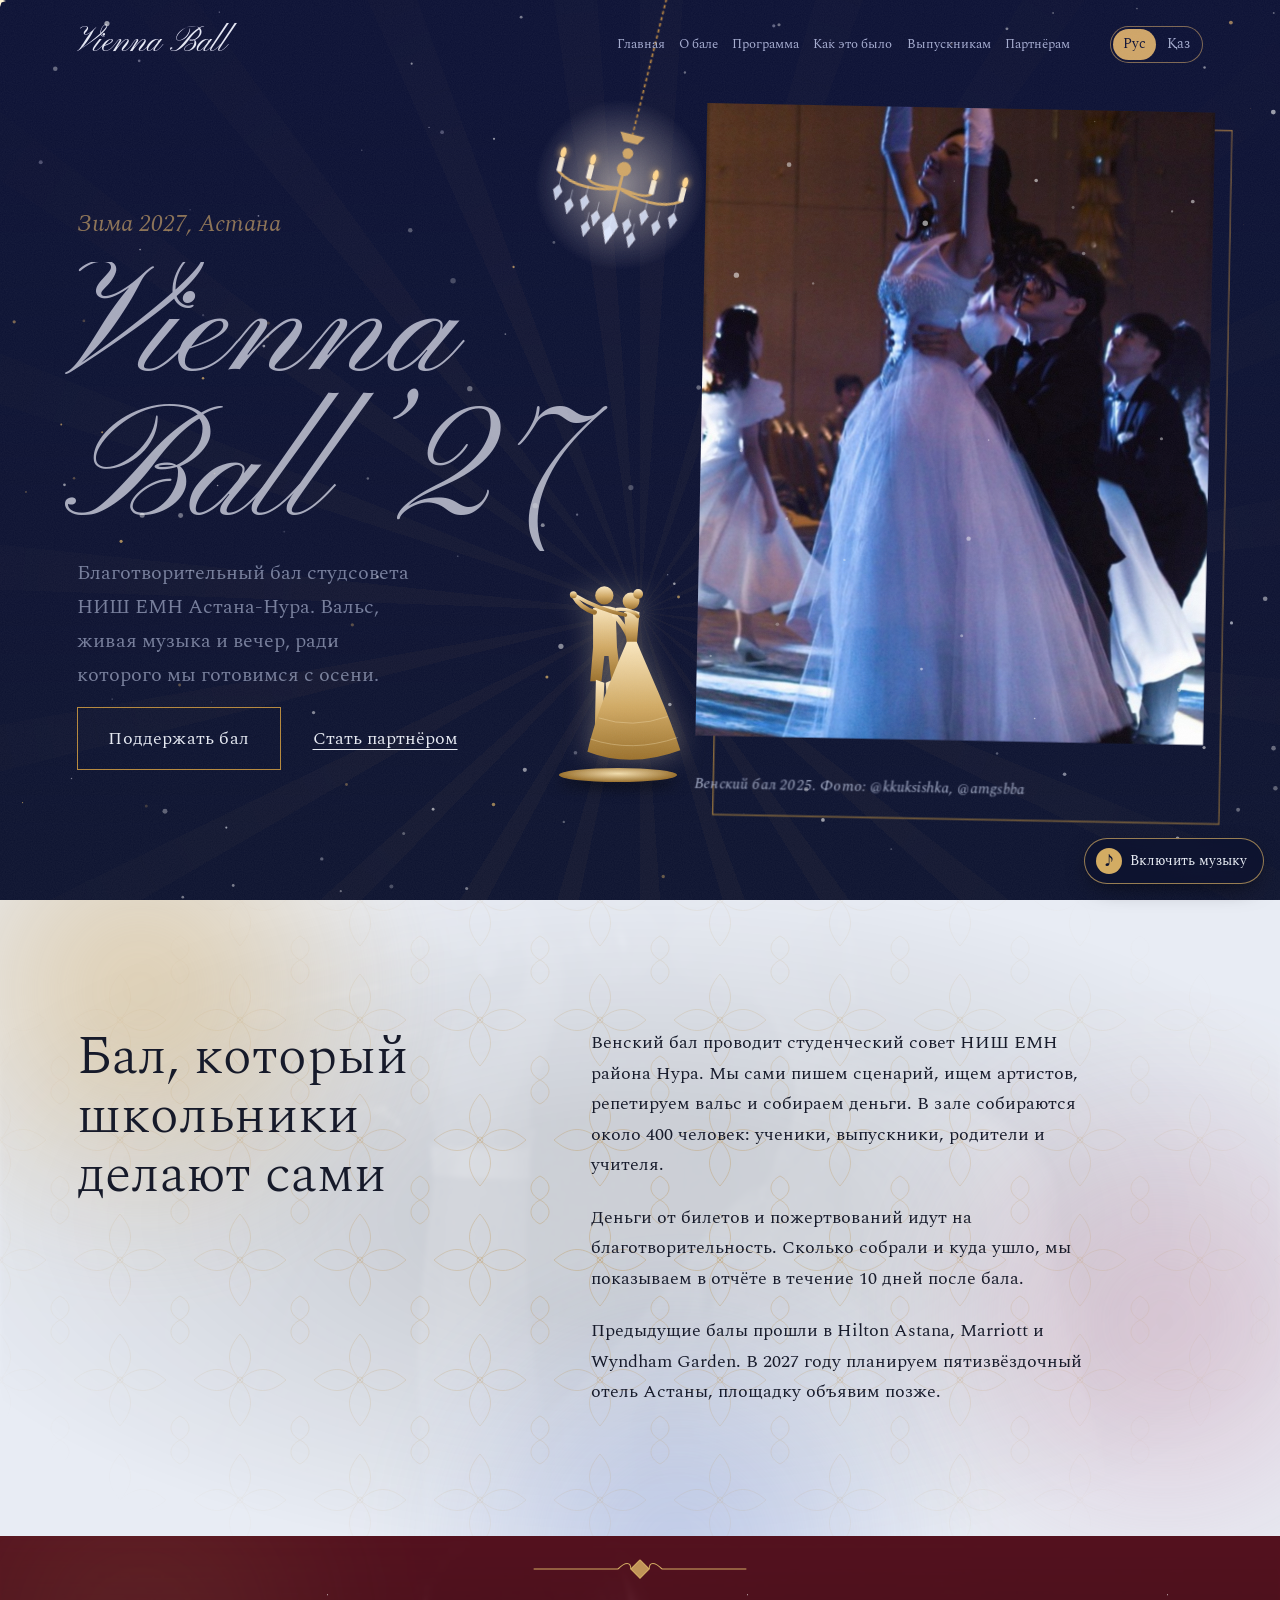
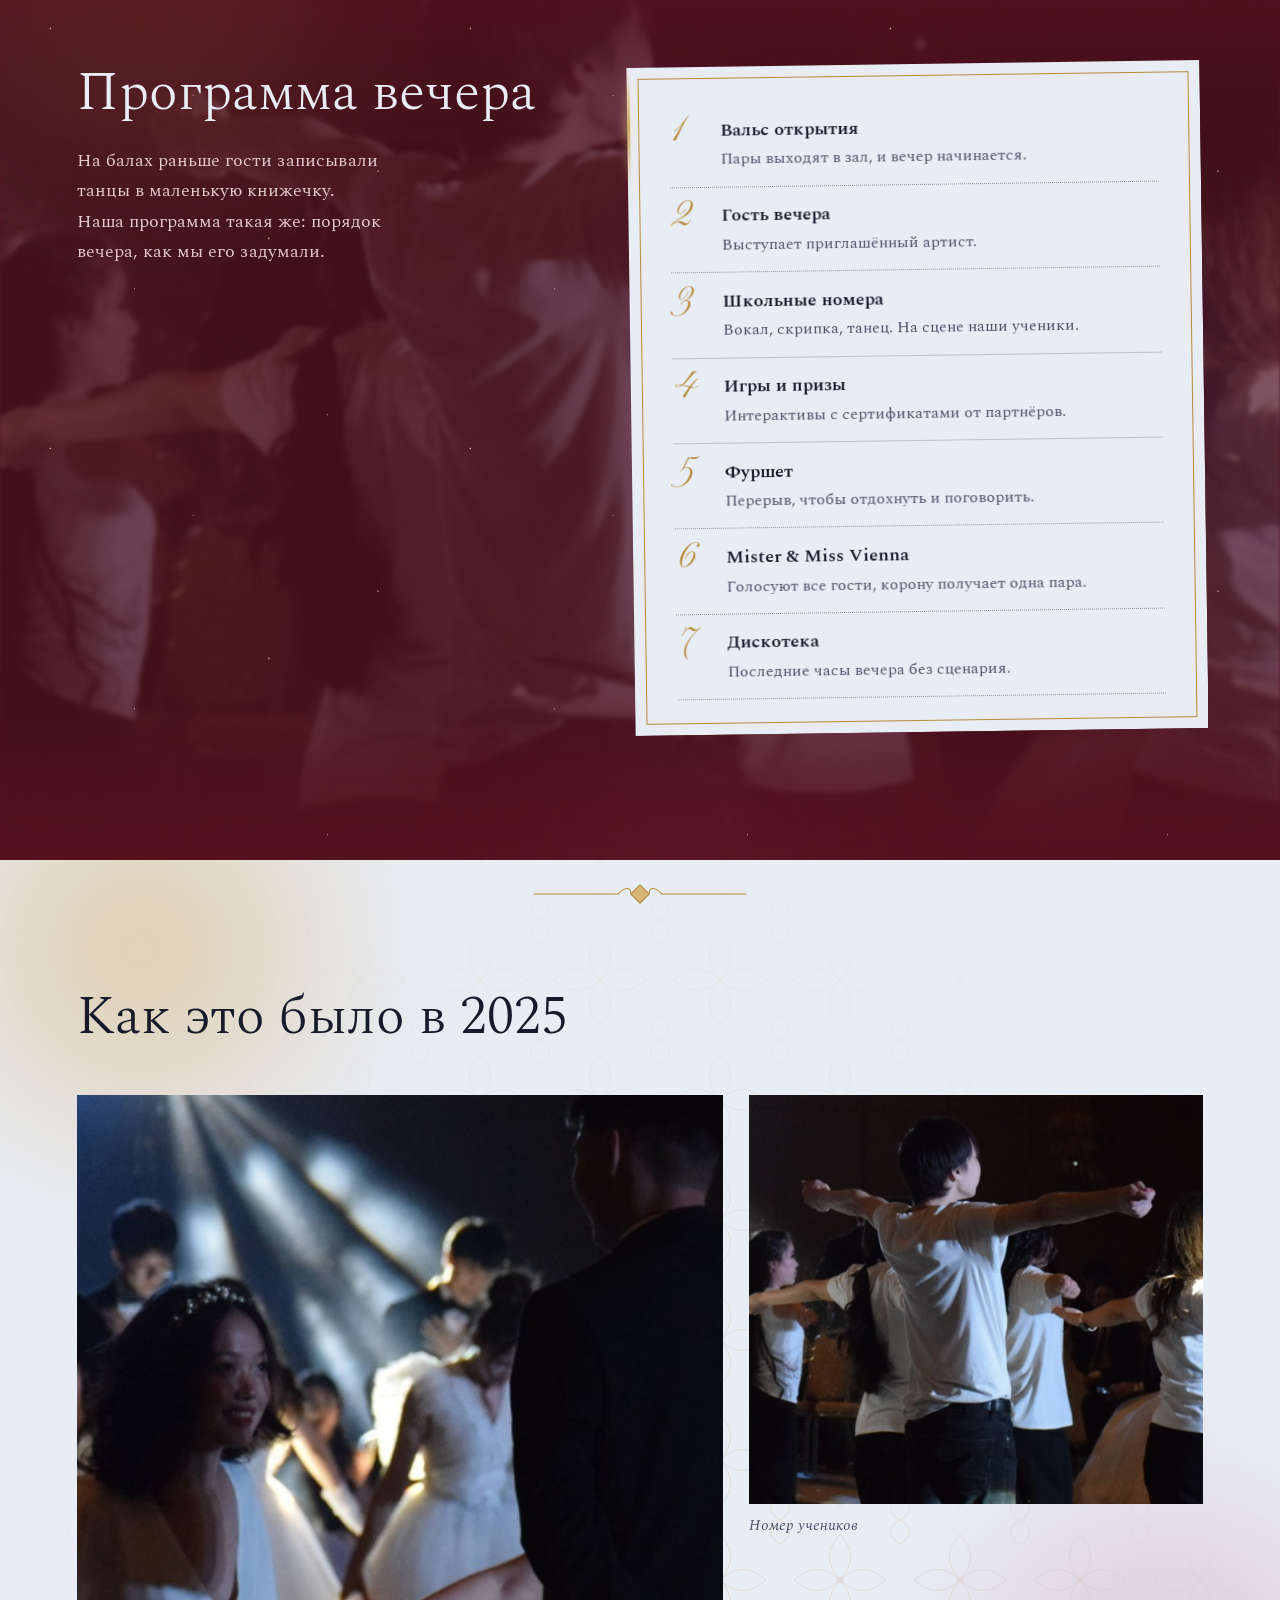
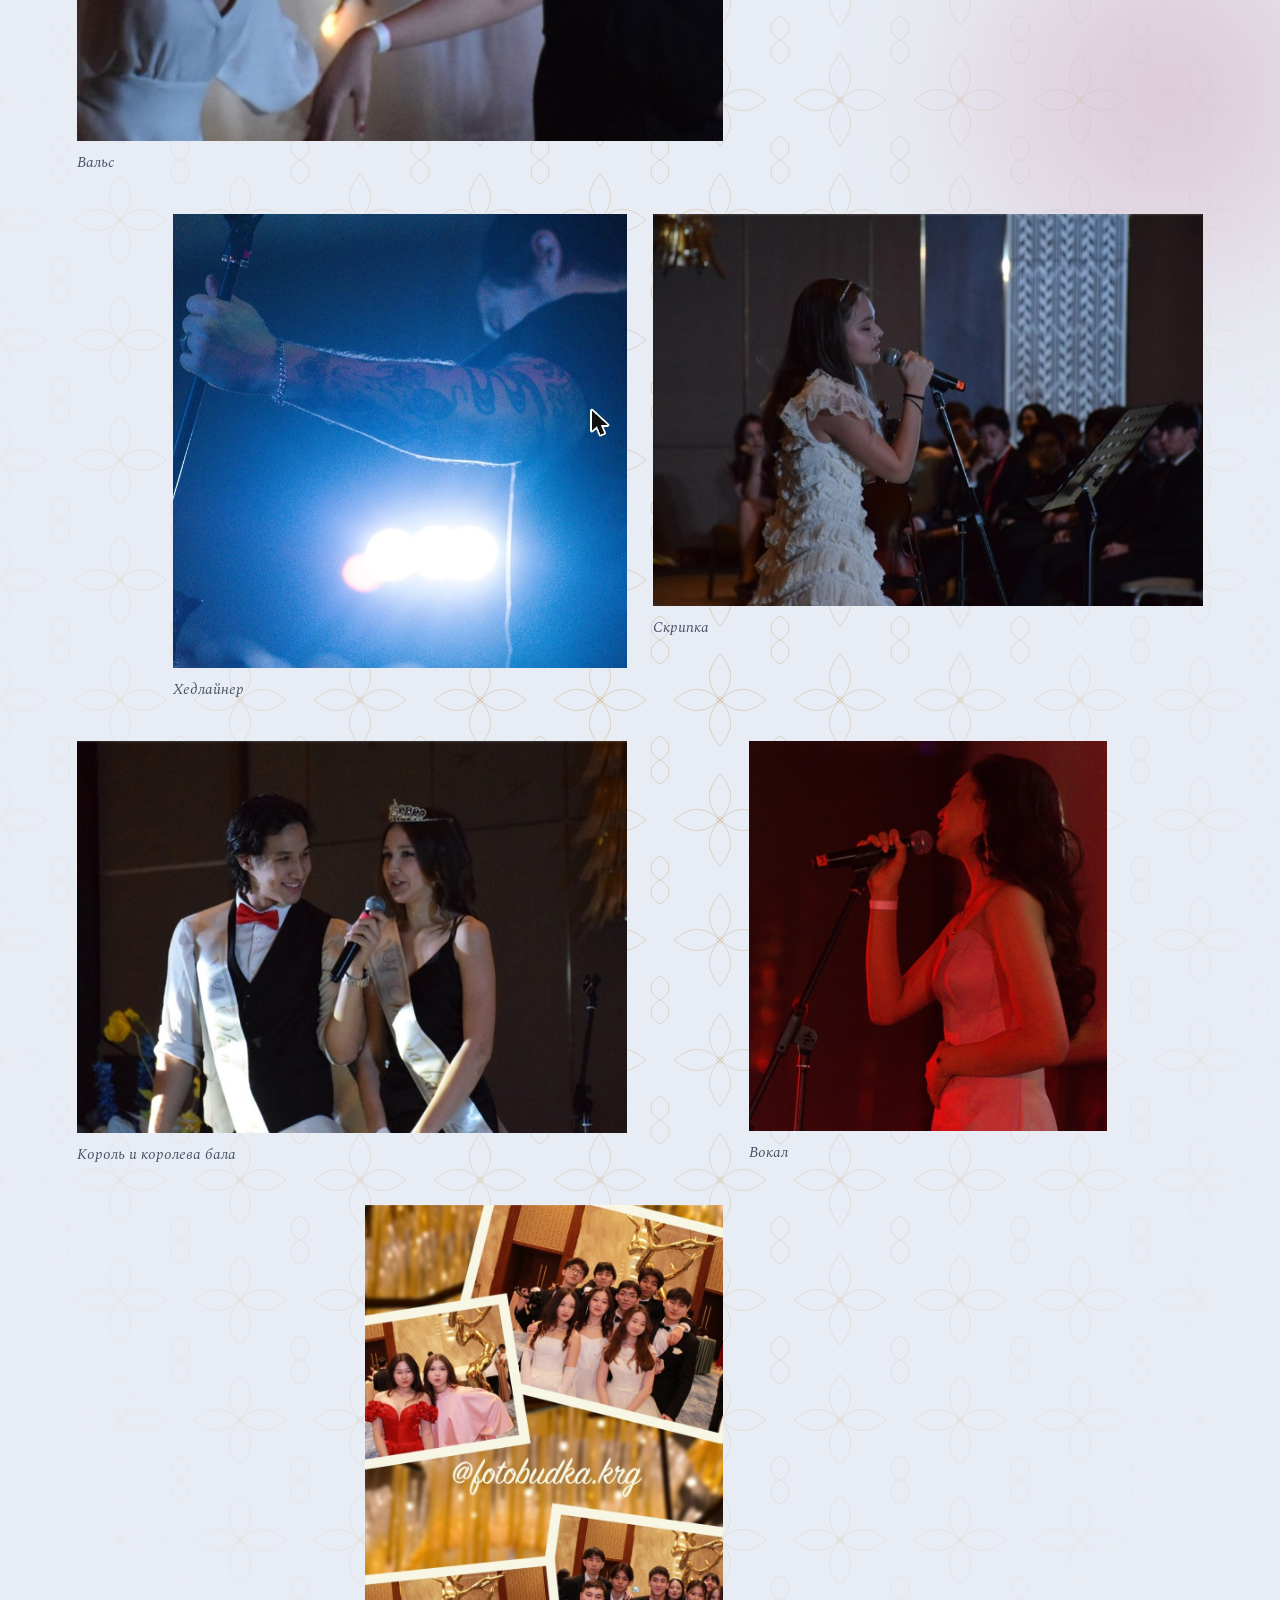
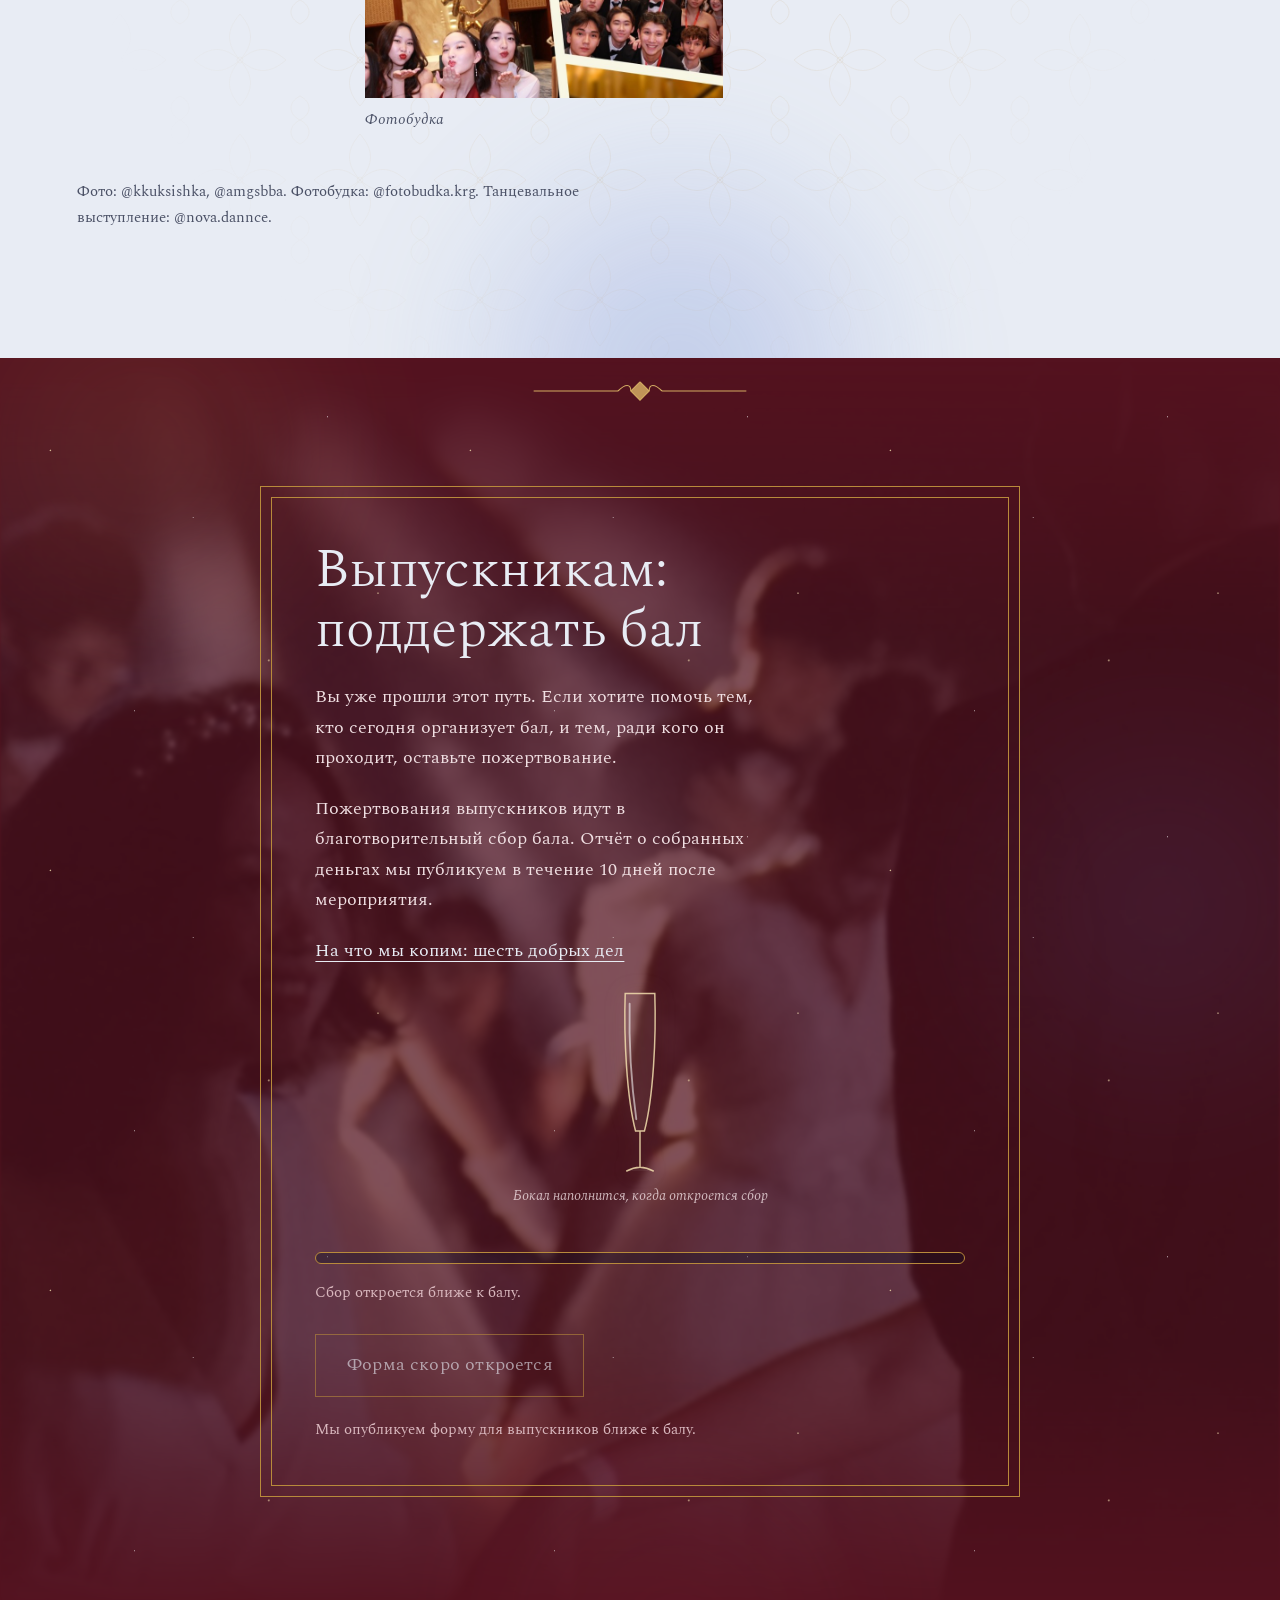
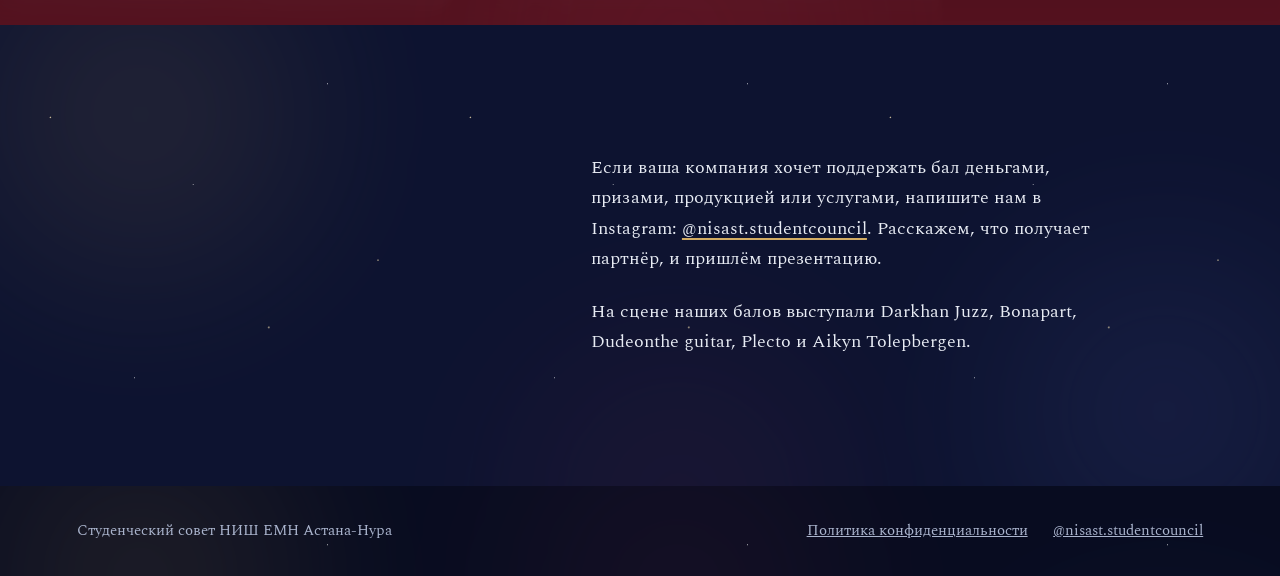
==== commit 500a29ae: "Мелодия в лёгком формате AAC, подгрузка при наведении Co-Authored-By: Claude Opus 5.5 <noreply@anthr" ====
--- a/alumni.html
+++ b/alumni.html
@@ -23,9 +23,9 @@
   <link rel="preconnect" href="https://fonts.googleapis.com">
   <link rel="preconnect" href="https://fonts.gstatic.com" crossorigin>
   <link href="https://fonts.googleapis.com/css2?family=Great+Vibes&family=Pinyon+Script&family=PT+Serif:ital,wght@0,400;0,700;1,400&family=Spectral:ital,wght@0,300;0,400;0,600;1,300;1,400&display=swap" rel="stylesheet">
-  <link rel="stylesheet" href="style.css?v=13">
-  <link rel="stylesheet" href="magic.css?v=13">
-  <link rel="stylesheet" href="ball.css?v=13">
+  <link rel="stylesheet" href="style.css?v=14">
+  <link rel="stylesheet" href="magic.css?v=14">
+  <link rel="stylesheet" href="ball.css?v=14">
 </head>
 <body>
 
@@ -137,10 +137,10 @@
   <p class="foot-links"><a href="privacy.html">Политика конфиденциальности</a><a href="https://www.instagram.com/nisast.studentcouncil/" target="_blank" rel="noopener noreferrer">@nisast.studentcouncil</a></p>
 </footer>
 
-<script src="fairy.js?v=13"></script>
-<script src="script.js?v=13"></script>
-<script src="magic.js?v=13"></script>
-<script src="ball.js?v=13"></script>
-<script src="i18n.js?v=13"></script>
+<script src="fairy.js?v=14"></script>
+<script src="script.js?v=14"></script>
+<script src="magic.js?v=14"></script>
+<script src="ball.js?v=14"></script>
+<script src="i18n.js?v=14"></script>
 </body>
 </html>
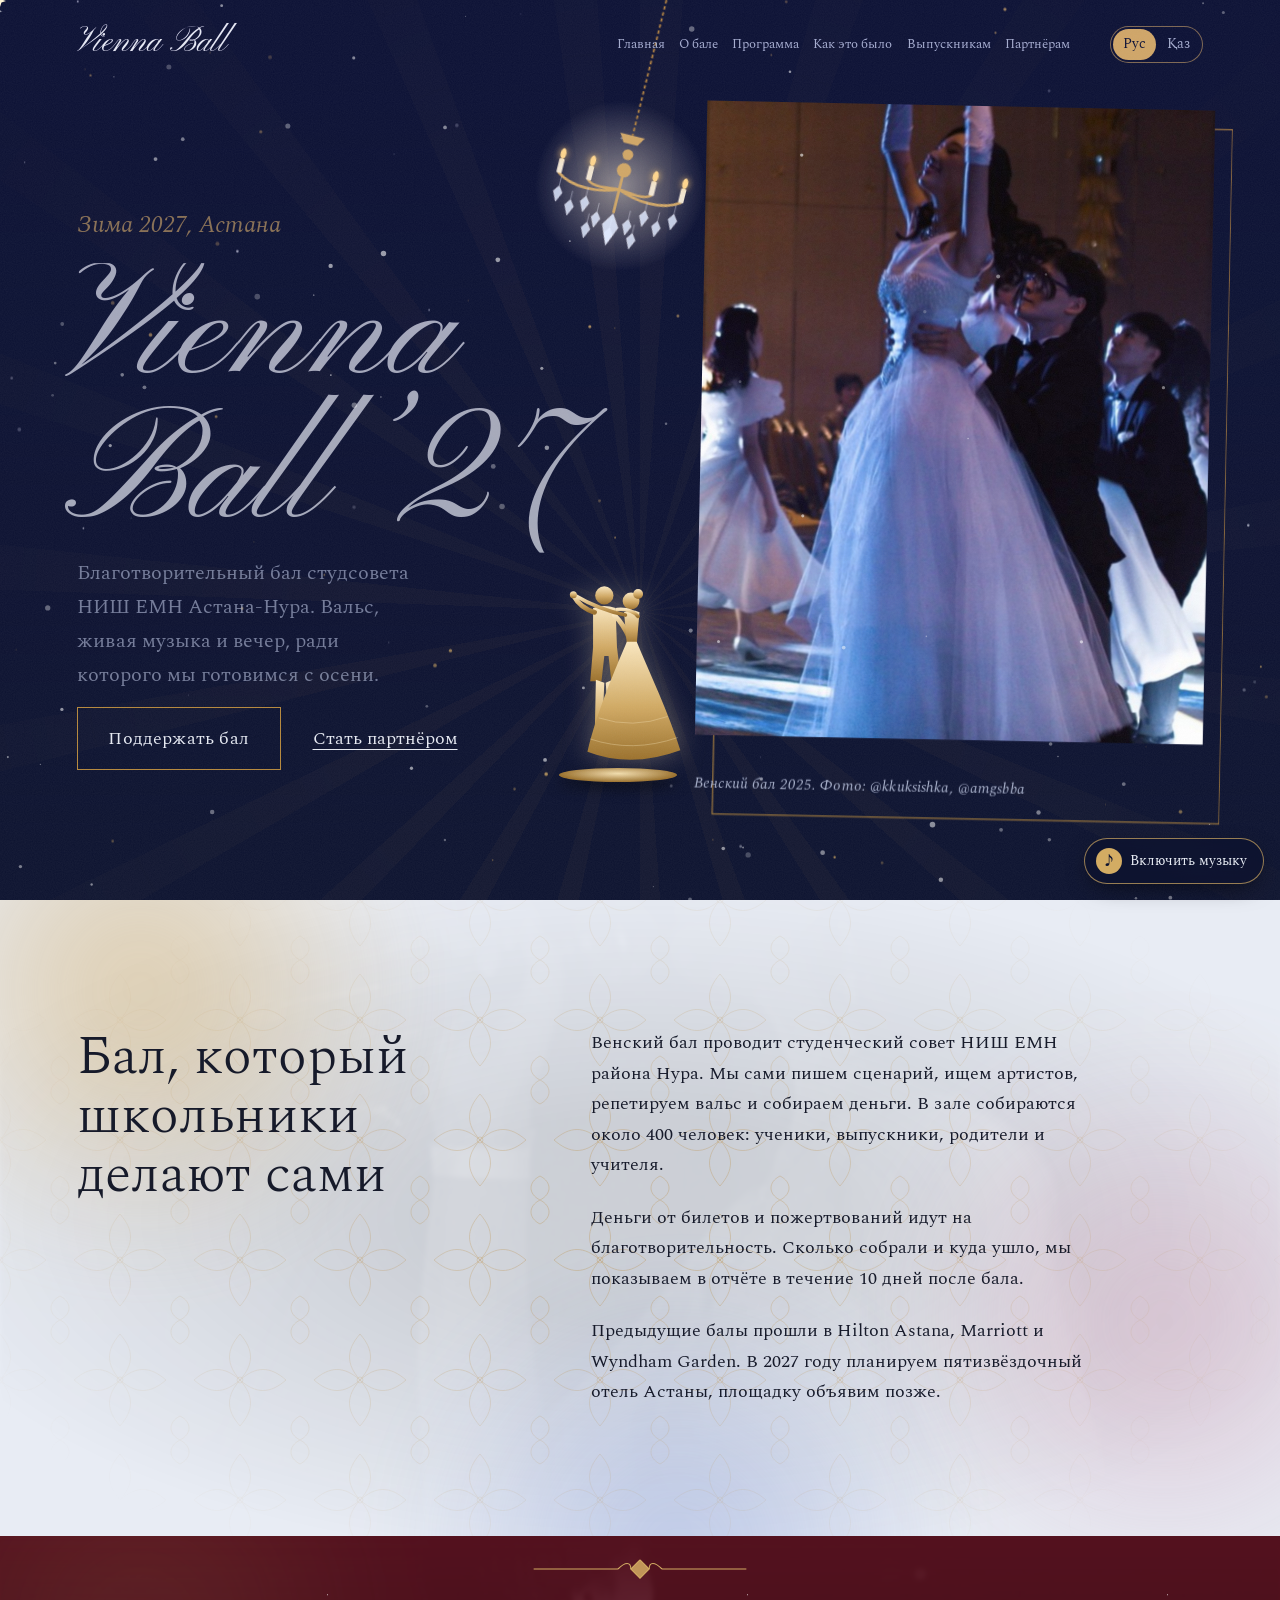
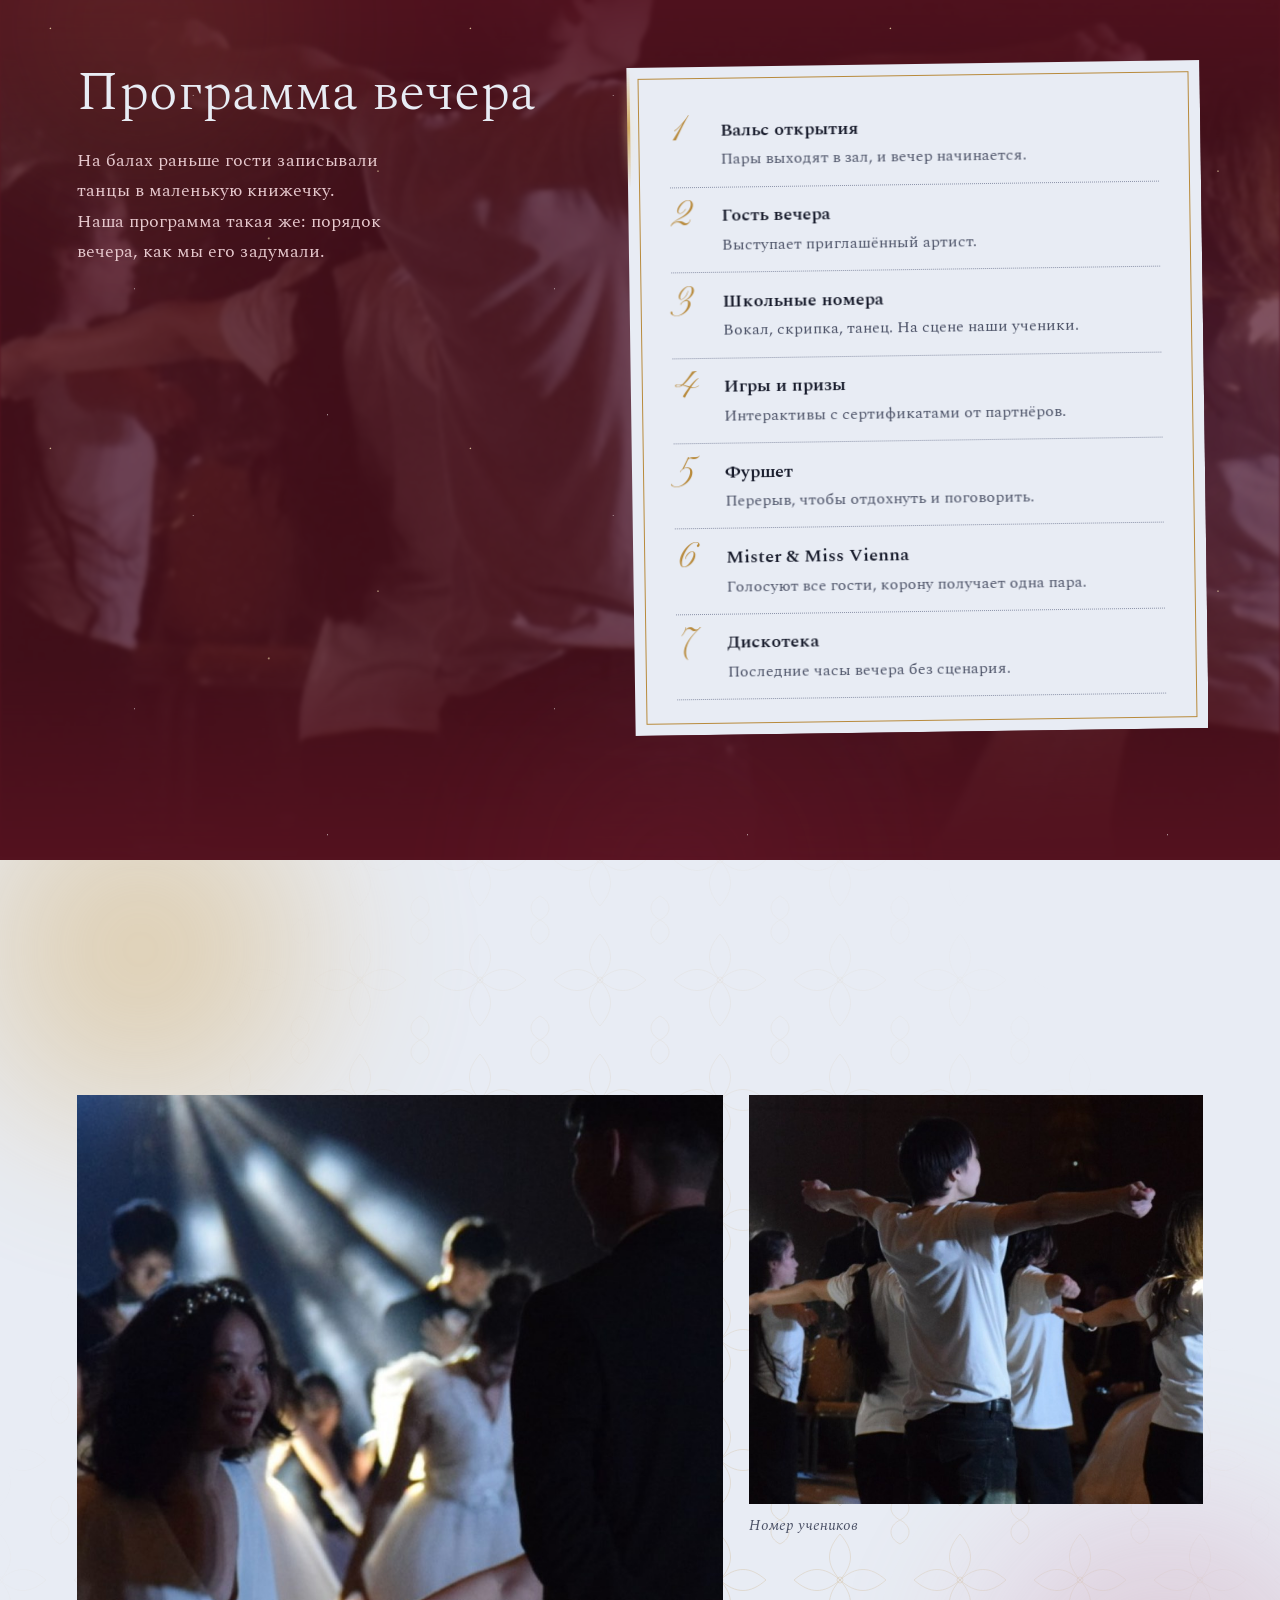
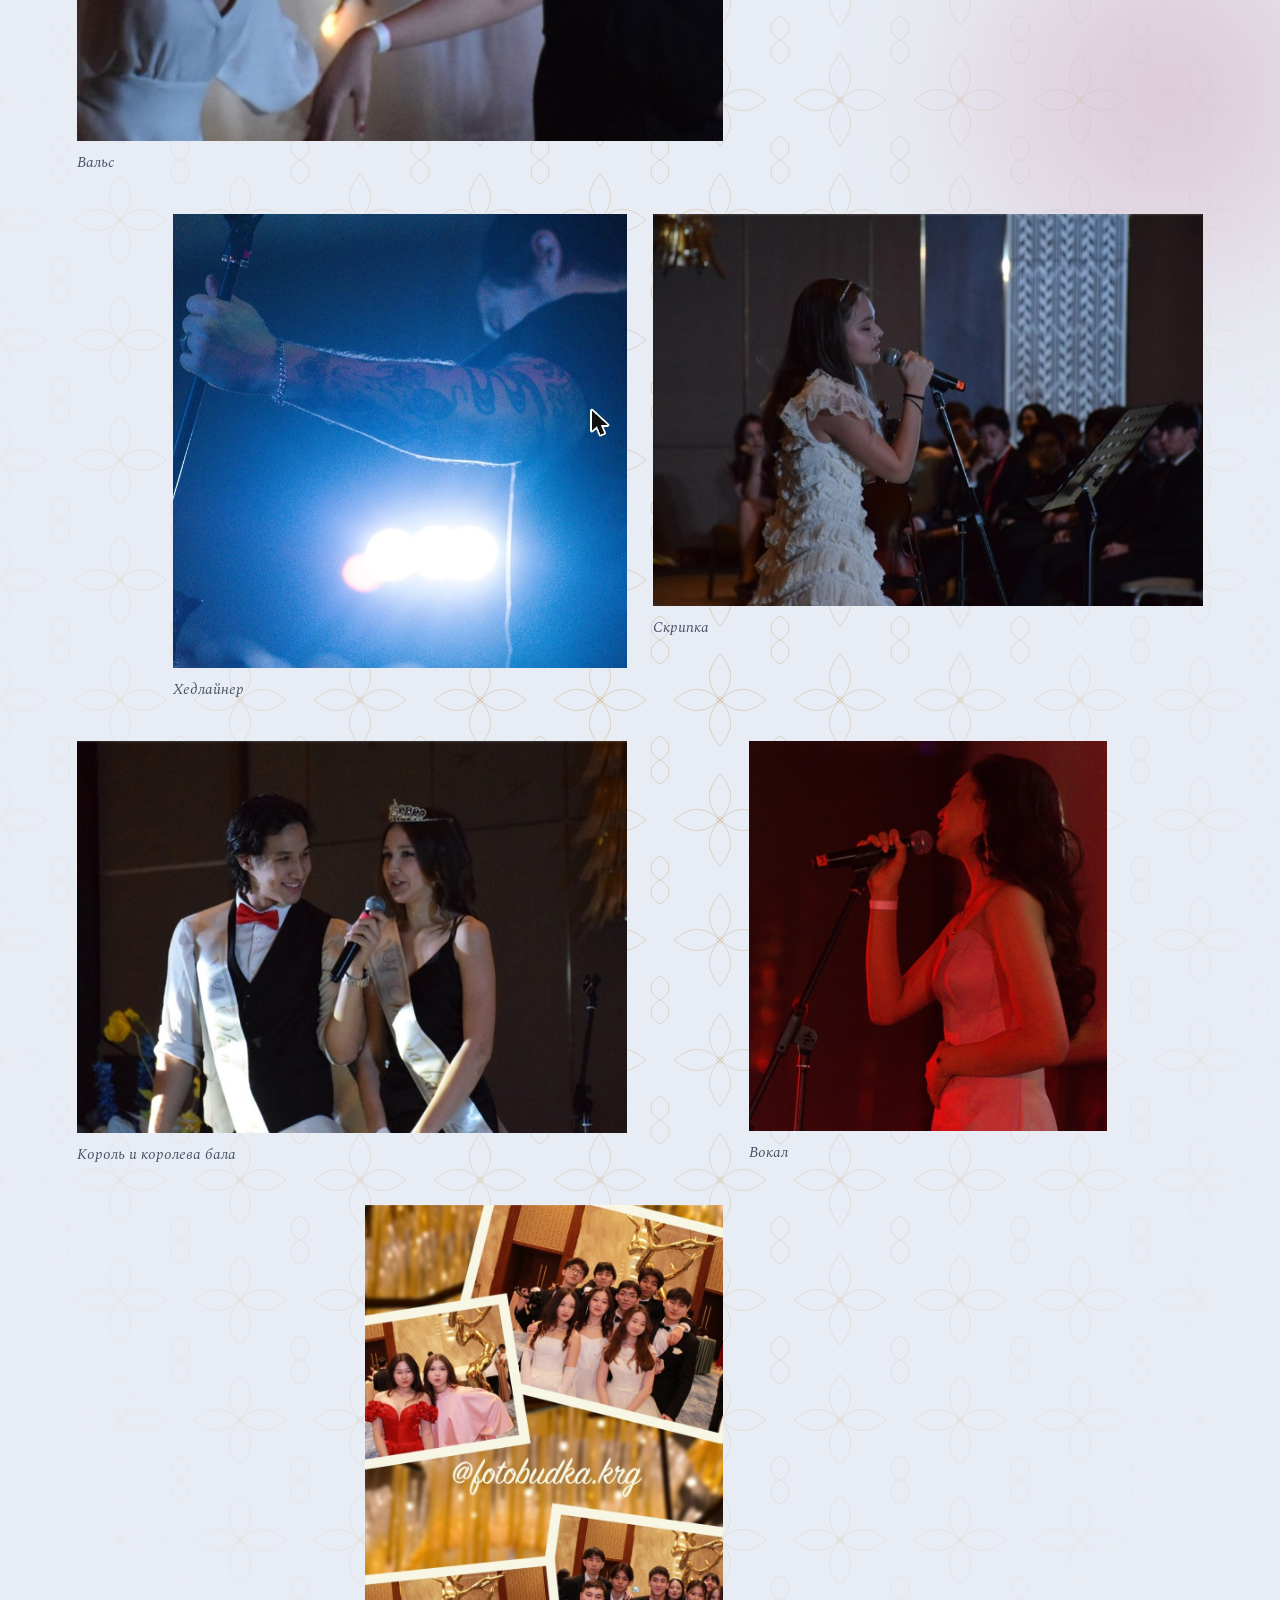
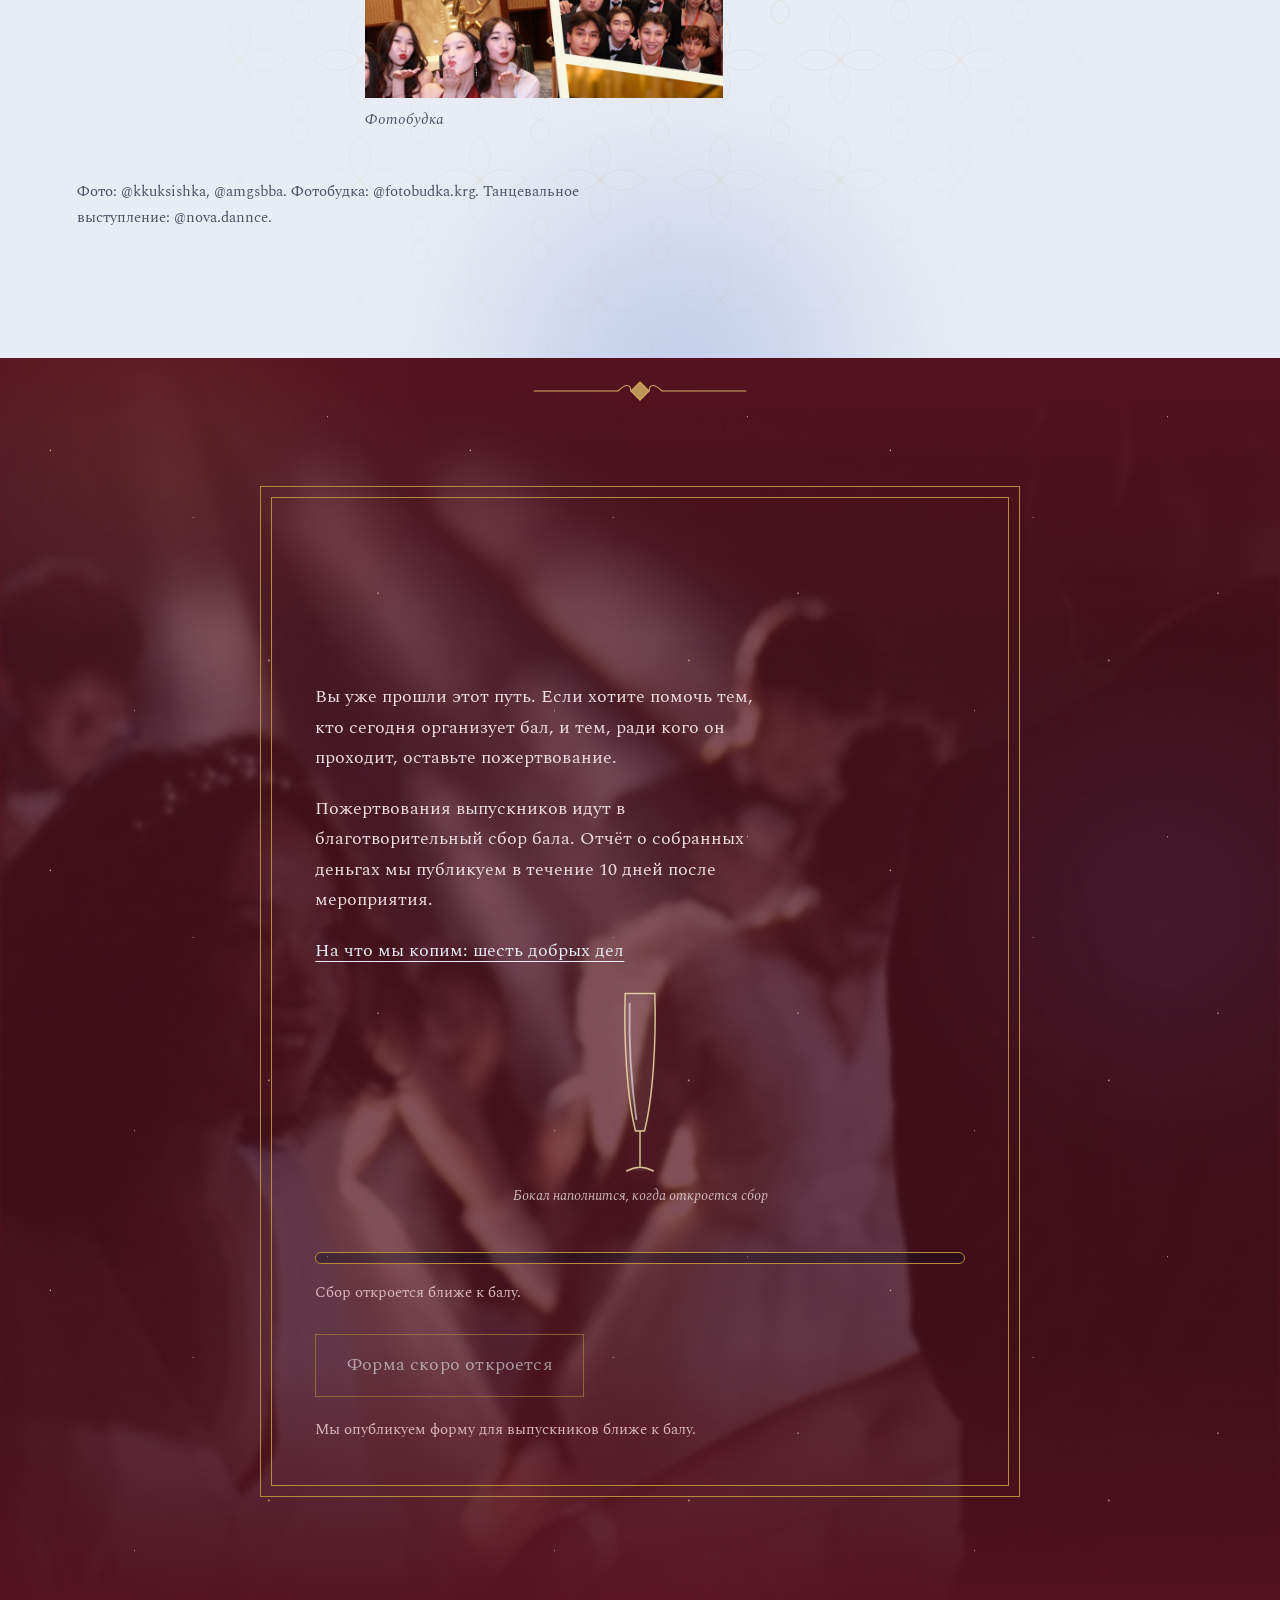
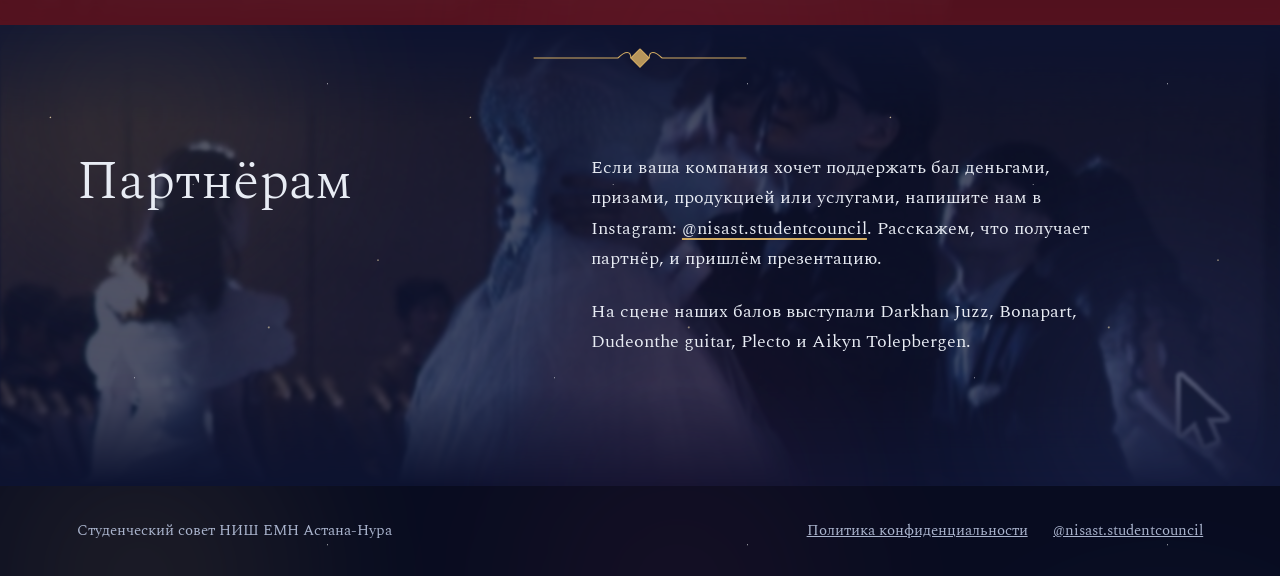
==== commit c5e975cd: "Надёжный плеер мелодии через Web Audio Co-Authored-By: Claude Opus 5.5 <noreply@anthropic.com>" ====
--- a/alumni.html
+++ b/alumni.html
@@ -23,9 +23,9 @@
   <link rel="preconnect" href="https://fonts.googleapis.com">
   <link rel="preconnect" href="https://fonts.gstatic.com" crossorigin>
   <link href="https://fonts.googleapis.com/css2?family=Great+Vibes&family=Pinyon+Script&family=PT+Serif:ital,wght@0,400;0,700;1,400&family=Spectral:ital,wght@0,300;0,400;0,600;1,300;1,400&display=swap" rel="stylesheet">
-  <link rel="stylesheet" href="style.css?v=14">
-  <link rel="stylesheet" href="magic.css?v=14">
-  <link rel="stylesheet" href="ball.css?v=14">
+  <link rel="stylesheet" href="style.css?v=15">
+  <link rel="stylesheet" href="magic.css?v=15">
+  <link rel="stylesheet" href="ball.css?v=15">
 </head>
 <body>
 
@@ -137,10 +137,10 @@
   <p class="foot-links"><a href="privacy.html">Политика конфиденциальности</a><a href="https://www.instagram.com/nisast.studentcouncil/" target="_blank" rel="noopener noreferrer">@nisast.studentcouncil</a></p>
 </footer>
 
-<script src="fairy.js?v=14"></script>
-<script src="script.js?v=14"></script>
-<script src="magic.js?v=14"></script>
-<script src="ball.js?v=14"></script>
-<script src="i18n.js?v=14"></script>
+<script src="fairy.js?v=15"></script>
+<script src="script.js?v=15"></script>
+<script src="magic.js?v=15"></script>
+<script src="ball.js?v=15"></script>
+<script src="i18n.js?v=15"></script>
 </body>
 </html>
